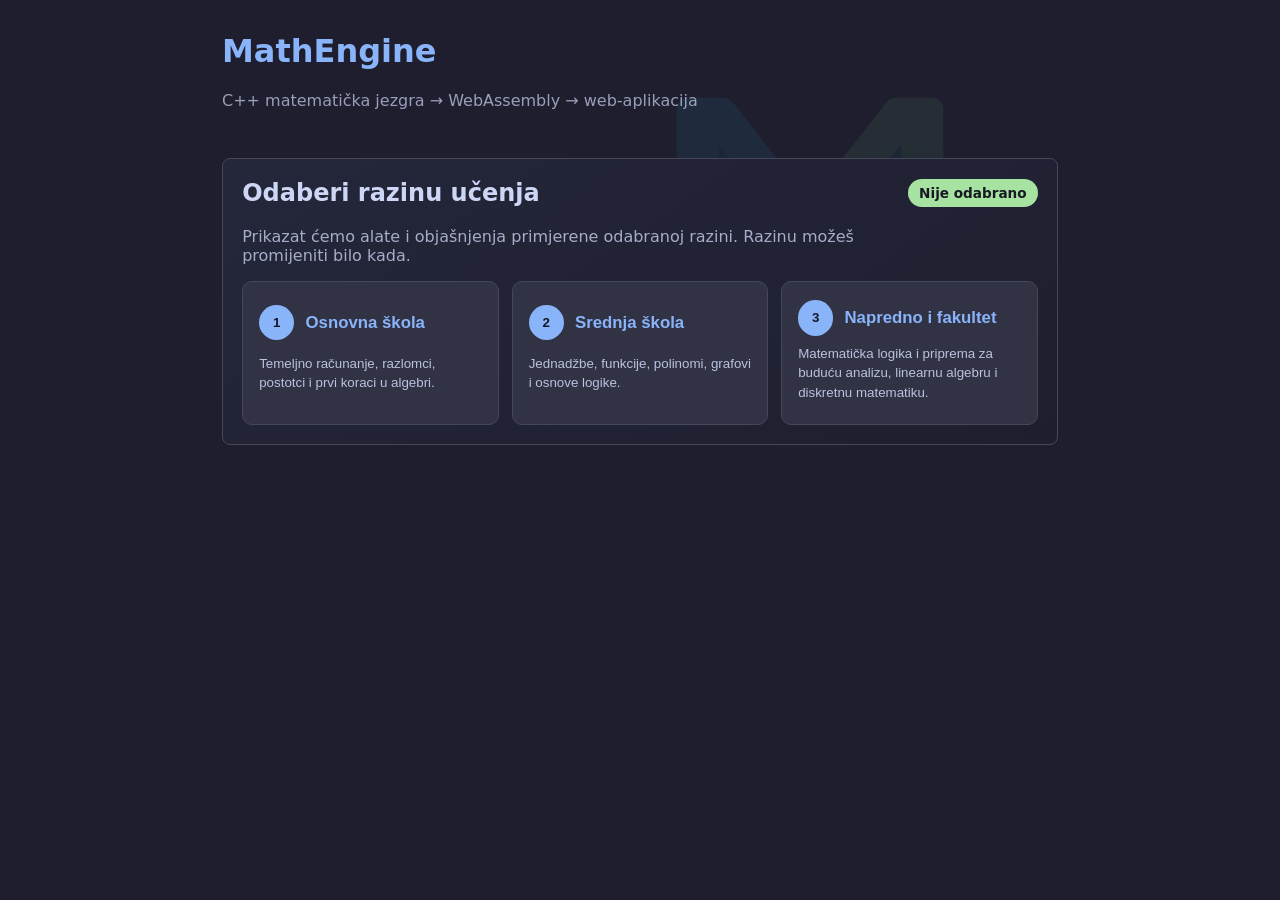
==== web/index.html @ 450212f8 "diskretna matematika" ====
<!DOCTYPE html>
<html lang="hr">
<head>
    <meta charset="UTF-8">
    <meta name="viewport" content="width=device-width, initial-scale=1.0">
    <title>MathEngine</title>
    <link rel="icon" type="image/png" sizes="32x32" href="icons/favicon-32x32.png">
    <link rel="icon" type="image/png" sizes="16x16" href="icons/favicon-16x16.png">
    <link rel="apple-touch-icon" sizes="180x180" href="icons/apple-touch-icon.png">
    <link rel="icon" type="image/png" sizes="192x192" href="icons/icon-192.png">
    <link rel="icon" type="image/png" sizes="512x512" href="icons/icon-512.png">
    <link rel="stylesheet" href="style.css">
</head>
<body>
    <main>
        <header class="app-header">
            <div>
                <h1>MathEngine</h1>
                <p class="subtitle">C++ matematička jezgra → WebAssembly → web-aplikacija</p>
                <p id="current-learning-level" class="current-learning-level" hidden></p>
            </div>
            <button type="button" id="change-learning-level" class="change-level-button" hidden>Izbor škole</button>
        </header>

        <section id="status">
            <p>Učitavam WASM modul…</p>
        </section>

        <section id="learning-levels" class="learning-levels" hidden aria-labelledby="learning-level-title">
            <div class="level-heading">
                <div>
                    <h2 id="learning-level-title">Odaberi razinu učenja</h2>
                    <p>Prikazat ćemo alate i objašnjenja primjerene odabranoj razini. Razinu možeš promijeniti bilo kada.</p>
                </div>
                <span id="active-level-label" class="level-badge">Nije odabrano</span>
            </div>
            <div class="level-grid">
                <button type="button" class="level-card" data-level="primary" aria-pressed="false">
                    <span class="level-card-icon" aria-hidden="true">1</span>
                    <strong>Osnovna škola</strong>
                    <span>Temeljno računanje, razlomci, postotci i prvi koraci u algebri.</span>
                </button>
                <button type="button" class="level-card" data-level="secondary" aria-pressed="false">
                    <span class="level-card-icon" aria-hidden="true">2</span>
                    <strong>Srednja škola</strong>
                    <span>Jednadžbe, funkcije, polinomi, grafovi i osnove logike.</span>
                </button>
                <button type="button" class="level-card" data-level="advanced" aria-pressed="false">
                    <span class="level-card-icon" aria-hidden="true">3</span>
                    <strong>Napredno i fakultet</strong>
                    <span>Matematička logika i priprema za buduću analizu, linearnu algebru i diskretnu matematiku.</span>
                </button>
            </div>
        </section>

        <!-- Poglavlje: Logika -->
        <section class="chapter" data-levels="secondary advanced" hidden>
            <button class="chapter-toggle" aria-expanded="false">Logika ▸</button>
            <div class="chapter-body" hidden>
                <div class="subchapter-nav">
                    <button type="button" class="subchapter-toggle" data-panel="panel-propositional" data-levels="secondary advanced">Iskazna logika</button>
                    <button type="button" class="subchapter-toggle" data-panel="panel-predicate" data-levels="advanced">Predikatna logika</button>
                    <button type="button" class="subchapter-toggle" data-panel="panel-formalization" data-levels="secondary advanced">Formalizacija rečenica</button>
                </div>

                <!-- Podpoglavlje: Iskazna logika -->
                <div id="panel-propositional" class="subchapter-panel" data-levels="secondary advanced" hidden>
                    <h2>Iskazna logika</h2>
                    <p class="tool-description">Provjerava strukturu i istinitost logičkih formula te izrađuje tablicu istinitosti i normalne forme.</p>
                    <p>Podržani operatori: ¬ (negacija), ∧ (konjunkcija), ∨ (disjunkcija), → (implikacija), ↔ (ekvivalencija), zagrade i varijable.<br>
                       Možeš tipkati i ASCII: <code>! &amp; | -&gt; &lt;-&gt;</code></p>
                    <div class="symbol-palette" data-target="logic-input">
                        <button type="button" data-symbol="¬">¬</button>
                        <button type="button" data-symbol="∧">∧</button>
                        <button type="button" data-symbol="∨">∨</button>
                        <button type="button" data-symbol="→">→</button>
                        <button type="button" data-symbol="↔">↔</button>
                        <button type="button" data-symbol="(">(</button>
                        <button type="button" data-symbol=")">)</button>
                    </div>
                    <input type="text" id="logic-input" class="formula-input" placeholder="npr. (p ∧ ¬q) → r" autocomplete="off">
                    <p id="logic-parsed" class="parsed"></p>
                    <div id="logic-vars"></div>
                    <p>Rezultat: <output id="logic-result">—</output></p>
                    <div id="logic-classification" class="analysis-box"></div>
                    <details id="normal-forms-box" class="analysis-box" hidden>
                        <summary>Normalne forme</summary>
                        <dl>
                            <dt>NNF</dt><dd id="logic-nnf"></dd>
                            <dt>Transformirani CNF</dt><dd id="logic-cnf"></dd>
                            <dt>Kanonski CNF</dt><dd id="logic-canonical-cnf"></dd>
                            <dt>Transformirani DNF</dt><dd id="logic-dnf"></dd>
                            <dt>Kanonski DNF</dt><dd id="logic-canonical-dnf"></dd>
                        </dl>
                    </details>
                    <button type="button" id="truth-table-btn">Tablica istinitosti</button>
                    <div id="truth-table-box"></div>
                </div>

                <!-- Podpoglavlje: Predikatna logika -->
                <div id="panel-predicate" class="subchapter-panel" data-levels="advanced" hidden>
                    <h2>Predikatna logika</h2>
                    <p class="tool-description">Evaluira predikate i kvantifikatore nad konačnom domenom koju sam zadaješ.</p>
                    <p>Kvantifikatori: ∀ (za svaki), ∃ (postoji); predikati kao <code>P(x)</code>, <code>Manji(x, y)</code>; veznici kao u iskaznoj logici.<br>
                       Jednakost: <code>x = y</code>; nejednakost: <code>x ≠ y</code> ili <code>x != y</code>.<br>
                       ASCII: <code>forall x</code>, <code>exists x</code></p>
                    <div class="symbol-palette" data-target="pred-input">
                        <button type="button" data-symbol="∀">∀</button>
                        <button type="button" data-symbol="∃">∃</button>
                        <button type="button" data-symbol="¬">¬</button>
                        <button type="button" data-symbol="∧">∧</button>
                        <button type="button" data-symbol="∨">∨</button>
                        <button type="button" data-symbol="→">→</button>
                        <button type="button" data-symbol="↔">↔</button>
                        <button type="button" data-symbol="=">=</button>
                        <button type="button" data-symbol="≠">≠</button>
                        <button type="button" data-symbol="(">(</button>
                        <button type="button" data-symbol=")">)</button>
                    </div>
                    <input type="text" id="pred-input" class="formula-input" placeholder="npr. ∀x ∃y Manji(x, y)" autocomplete="off">
                    <p id="pred-parsed" class="parsed"></p>
                    <p id="pred-highlighted" class="predicate-highlight" aria-label="Označene varijable"></p>
                    <h3>Interpretacija (konačna domena)</h3>
                    <label>Domena (elementi odvojeni zarezom):<br>
                        <input type="text" id="pred-domain" class="formula-input" placeholder="npr. 1,2,3" autocomplete="off">
                    </label>
                    <p id="pred-free-vars" class="parsed"></p>
                    <p id="pred-bound-vars" class="parsed"></p>
                    <div id="pred-interpretation" class="parsed"></div>
                    <button type="button" id="pred-eval">Evaluiraj</button>
                    <p>Rezultat: <output id="pred-result">—</output></p>
                </div>

                <!-- Podpoglavlje: Formalizacija rečenica -->
                <div id="panel-formalization" class="subchapter-panel" data-levels="secondary advanced" hidden>
                    <h2>Formalizacija rečenica</h2>
                    <p class="tool-description">Vježba prevođenje rečenica iz svakodnevnog jezika u precizne logičke formule.</p>
                    <p>Prevedi rečenicu na jezik logike. Prihvaća se svaka logički ekvivalentna formula.</p>
                    <div class="difficulty-nav">
                        <button type="button" class="difficulty-btn" data-difficulty="pocetna">Početna</button>
                        <button type="button" class="difficulty-btn" data-difficulty="srednja">Srednja</button>
                        <button type="button" class="difficulty-btn" data-difficulty="napredna">Napredna</button>
                    </div>
                    <p id="form-progress" class="progress"></p>
                    <div class="form-actions">
                        <button type="button" id="form-reset-current">Resetiraj odabranu težinu</button>
                        <button type="button" id="form-reset-all">Resetiraj sve</button>
                    </div>
                    <div id="form-exercise" hidden>
                        <p id="form-sentence" class="sentence"></p>
                        <p id="form-legend" class="legend"></p>
                        <div class="symbol-palette" data-target="form-input">
                            <button type="button" data-symbol="¬">¬</button>
                            <button type="button" data-symbol="∧">∧</button>
                            <button type="button" data-symbol="∨">∨</button>
                            <button type="button" data-symbol="→">→</button>
                            <button type="button" data-symbol="↔">↔</button>
                            <button type="button" data-symbol="(">(</button>
                            <button type="button" data-symbol=")">)</button>
                        </div>
                        <input type="text" id="form-input" class="formula-input" placeholder="upiši formulu…" autocomplete="off">
                        <div class="form-actions">
                            <button type="button" id="form-check">Provjeri</button>
                            <button type="button" id="form-next">Sljedeći zadatak</button>
                        </div>
                        <p id="form-feedback" class="parsed"></p>
                        <p id="form-explanation" class="explanation" hidden></p>
                    </div>
                </div>
            </div>
        </section>

        <!-- Poglavlje: Aritmetika -->
        <section class="chapter" data-levels="primary" hidden>
            <button class="chapter-toggle" aria-expanded="false">Aritmetika ▸</button>
            <div class="chapter-body" hidden>
                <div class="arithmetic-nav">
                    <button type="button" class="arithmetic-toggle" data-panel="arith-calculator" data-levels="primary">Kalkulator</button>
                    <button type="button" class="arithmetic-toggle" data-panel="arith-fractions" data-levels="primary">Razlomci</button>
                    <button type="button" class="arithmetic-toggle" data-panel="arith-percentages" data-levels="primary">Postotci</button>
                    <button type="button" class="arithmetic-toggle" data-panel="arith-number-theory" data-levels="primary">Teorija brojeva</button>
                    <button type="button" class="arithmetic-toggle" data-panel="arith-numeral-systems" data-levels="primary">Brojevni sustavi</button>
                </div>

                <div id="arith-calculator" class="arithmetic-panel" data-levels="primary" hidden>
                    <h2>Kalkulator</h2>
                    <p class="tool-description">Računa brojčane izraze uz pravilan prioritet operacija, funkcije i matematičke konstante.</p>
                    <aside class="formula-card"><strong>Kako se računa</strong><code>Zagrade → faktorijel/potencije → množenje/dijeljenje → zbrajanje/oduzimanje</code><span>Podržano: +, −, ×, ÷, %, ^, !, pi, e, sqrt, abs, min, max, round, floor, ceil i mod.</span></aside>
                    <div class="symbol-palette" data-target="arith-input">
                        <button type="button" data-symbol="^">xʸ</button><button type="button" data-symbol="!">!</button>
                        <button type="button" data-symbol="sqrt(">√</button><button type="button" data-symbol="pi">π</button>
                        <button type="button" data-symbol="abs(">|x|</button><button type="button" data-symbol="(">(</button><button type="button" data-symbol=")">)</button>
                    </div>
                    <input type="text" id="arith-input" class="formula-input" placeholder="npr. -2^2 + sqrt(16) * 3!" autocomplete="off">
                    <button id="arith-eval">Izračunaj</button>
                    <div class="result-grid"><div class="result-row result-primary"><span>Rezultat</span><output id="arith-result">—</output></div></div>
                </div>

                <div id="arith-fractions" class="arithmetic-panel" data-levels="primary" hidden>
                    <h2>Razlomci</h2>
                    <p class="tool-description">Izvodi točne operacije s razlomcima, automatski ih skraćuje i prikazuje u više oblika.</p>
                    <aside class="formula-card"><strong>Pravila</strong><code>a/b + c/d = (ad + bc) / bd</code><code>a/b · c/d = ac / bd</code><span>Rezultat se uvijek skraćuje najvećim zajedničkim djeliteljem.</span></aside>
                    <input id="fraction-left" class="compact-input" placeholder="1/2">
                    <select id="fraction-operation"><option>+</option><option>-</option><option>*</option><option>/</option></select>
                    <input id="fraction-right" class="compact-input" placeholder="1/3">
                    <button id="fraction-eval">Izračunaj</button>
                    <div id="fraction-result" class="result-grid"></div>
                    <h3>Decimalni broj u razlomak</h3>
                    <p class="tool-description">Pretvara konačni decimalni zapis u točan, skraćeni razlomak.</p>
                    <input id="decimal-fraction-input" class="compact-input" placeholder="1.25">
                    <button id="decimal-fraction-eval">Pretvori</button>
                    <div class="result-grid inline-result"><div class="result-row"><span>Razlomak</span><output id="decimal-fraction-result">—</output></div></div>
                </div>

                <div id="arith-percentages" class="arithmetic-panel" data-levels="primary" hidden>
                    <h2>Postotci</h2>
                    <p class="tool-description">Računa postotak vrijednosti, postotnu promjenu, omjer i početnu vrijednost.</p>
                    <aside class="formula-card"><strong>Osnovna formula</strong><code>p% od V = (p / 100) · V</code><span>Za povećanje koristi se V · (1 + p/100), a za smanjenje V · (1 − p/100).</span></aside>
                    <select id="percentage-operation">
                        <option value="of">Koliko je A% od B?</option><option value="increase">Povećaj A za B%</option>
                        <option value="decrease">Smanji A za B%</option><option value="ratio">A je koliko % od B?</option>
                        <option value="originalIncrease">Početna vrijednost prije povećanja</option>
                        <option value="originalDecrease">Početna vrijednost prije smanjenja</option>
                    </select>
                    <input id="percentage-first" type="number" step="any" class="compact-input" placeholder="A">
                    <input id="percentage-second" type="number" step="any" class="compact-input" placeholder="B">
                    <button id="percentage-eval">Izračunaj</button>
                    <div class="result-grid"><div class="result-row result-primary"><span>Rezultat</span><output id="percentage-result">—</output></div></div>
                </div>

                <div id="arith-number-theory" class="arithmetic-panel" data-levels="primary" hidden>
                    <h2>Teorija brojeva</h2>
                    <p class="tool-description">Analizira broj: prost ili složen, njegove djelitelje, prostu faktorizaciju, NZD i NZV.</p>
                    <aside class="formula-card"><strong>Kako se koristi</strong><code>n = p₁ᵃ · p₂ᵇ · …</code><span>Prost broj ima točno dva pozitivna djelitelja: 1 i samoga sebe. NZD traži najveći zajednički faktor, a NZV najmanji zajednički višekratnik.</span></aside>
                    <input id="number-theory-input" class="compact-input" type="number" min="1" step="1" placeholder="npr. 360">
                    <button id="number-theory-eval">Analiziraj</button>
                    <div id="number-theory-result" class="result-grid"></div>
                    <h3>NZD i NZV</h3>
                    <input id="gcd-left" class="compact-input" type="number" min="0" step="1" placeholder="48">
                    <input id="gcd-right" class="compact-input" type="number" min="0" step="1" placeholder="18">
                    <button id="gcd-eval">Izračunaj</button>
                    <div id="gcd-result" class="result-grid"></div>
                </div>

                <div id="arith-numeral-systems" class="arithmetic-panel" data-levels="primary" hidden>
                    <h2>Brojevni sustavi</h2>
                    <p class="tool-description">Pretvara broj iz jedne baze u drugu. Dozvoljene baze: 2–36.</p>
                    <aside class="formula-card"><strong>Pozicijski zapis</strong><code>(dₙ…d₁d₀)ᵦ = Σ dᵢ · bⁱ</code><span>Primjer: FF₁₆ = 15·16¹ + 15·16⁰ = 255₁₀.</span></aside>
                    <input id="numeral-input" class="compact-input" placeholder="npr. FF">
                    <label>Iz baze <input id="numeral-from" type="number" min="2" max="36" value="16"></label>
                    <label>U bazu <input id="numeral-to" type="number" min="2" max="36" value="10"></label>
                    <button id="numeral-eval">Pretvori</button>
                    <div class="result-grid"><div class="result-row result-primary"><span>Rezultat</span><output id="numeral-result">—</output></div></div>
                </div>
            </div>
        </section>

        <!-- Poglavlje: Geometrija -->
        <section class="chapter geometry-chapter" data-levels="primary" hidden>
            <button class="chapter-toggle" aria-expanded="false">Geometrija ▸</button>
            <div class="chapter-body" hidden>
                <div class="geometry-hero">
                    <div>
                        <span class="geometry-kicker">Matematika koju možeš vidjeti</span>
                        <h2>Geometrijski laboratorij</h2>
                        <p>Mijenjaj mjere, istražuj formule i promatraj kako se likovi mijenjaju pred tobom.</p>
                    </div>
                    <div class="geometry-hero-shapes" aria-hidden="true"><span></span><span></span><span></span></div>
                </div>
                <div class="geometry-nav">
                    <button type="button" class="geometry-toggle" data-panel="geometry-units" data-levels="primary">Mjere</button>
                    <button type="button" class="geometry-toggle" data-panel="geometry-shapes" data-levels="primary">Ravninski likovi</button>
                    <button type="button" class="geometry-toggle" data-panel="geometry-triangles" data-levels="primary">Trokuti i Pitagora</button>
                    <button type="button" class="geometry-toggle" data-panel="geometry-solids" data-levels="primary">Geometrijska tijela</button>
                    <button type="button" class="geometry-toggle" data-panel="geometry-coordinates" data-levels="primary">Koordinate</button>
                    <button type="button" class="geometry-toggle geometry-practice-toggle" data-panel="geometry-practice" data-levels="primary">Vježbaonica</button>
                </div>

                <div id="geometry-units" class="geometry-panel" data-levels="primary" hidden>
                    <div class="geometry-tool-layout"><div>
                        <span class="lesson-chip">Mjerenje</span><h2>Pretvaranje mjernih jedinica</h2>
                        <p class="tool-description">Pretvori duljinu, površinu ili obujam i odmah vidi odnos između jedinica.</p>
                        <aside class="formula-card"><strong>Zapamti ljestvicu</strong><code>1 m = 10 dm = 100 cm = 1000 mm</code><span>Kod površine svaki korak vrijedi ×100, a kod obujma ×1000.</span></aside>
                        <div class="geometry-form-grid">
                            <label>Vrsta mjere<select id="geometry-unit-category"><option value="length">Duljina</option><option value="area">Površina</option><option value="volume">Obujam i kapacitet</option></select></label>
                            <label>Vrijednost<input id="geometry-unit-value" type="number" min="0" step="any" value="2.5"></label>
                            <label>Iz jedinice<select id="geometry-unit-from"></select></label>
                            <label>U jedinicu<select id="geometry-unit-to"></select></label>
                        </div>
                        <button type="button" id="geometry-unit-calculate">Pretvori mjeru</button>
                        <div id="geometry-unit-result" class="result-grid"></div>
                    </div><div id="geometry-unit-visual" class="geometry-visual" aria-label="Vizualni odnos mjernih jedinica"></div></div>
                </div>

                <div id="geometry-shapes" class="geometry-panel" data-levels="primary" hidden>
                    <div class="geometry-tool-layout"><div>
                        <span class="lesson-chip">Likovi oko nas</span><h2>Opseg i površina</h2>
                        <p class="tool-description">Odaberi lik, upiši njegove mjere i usporedi prostor unutar ruba s duljinom njegova ruba.</p>
                        <label>Ravninski lik<select id="geometry-shape"><option value="square">Kvadrat</option><option value="rectangle">Pravokutnik</option><option value="triangle">Trokut</option><option value="parallelogram">Paralelogram</option><option value="trapezoid">Trapez</option><option value="circle">Krug</option></select></label>
                        <div id="geometry-shape-inputs" class="geometry-form-grid"></div>
                        <aside id="geometry-shape-formula" class="formula-card"></aside>
                        <button type="button" id="geometry-shape-calculate">Izračunaj lik</button>
                        <div id="geometry-shape-result" class="result-grid"></div>
                    </div><div id="geometry-shape-visual" class="geometry-visual" aria-label="Crtež odabranog ravninskog lika"></div></div>
                </div>

                <div id="geometry-triangles" class="geometry-panel" data-levels="primary" hidden>
                    <div class="geometry-tool-layout"><div>
                        <span class="lesson-chip">Trokutni izazov</span><h2>Trokuti i Pitagorin poučak</h2>
                        <p class="tool-description">Otkrij vrstu trokuta, treći kut ili nepoznatu stranicu pravokutnog trokuta.</p>
                        <label>Što želiš pronaći?<select id="geometry-triangle-operation"><option value="classify">Vrstu trokuta iz stranica</option><option value="thirdAngle">Treći kut</option><option value="hypotenuse">Hipotenuzu</option><option value="leg">Nepoznatu katetu</option></select></label>
                        <div id="geometry-triangle-inputs" class="geometry-form-grid"></div>
                        <aside id="geometry-triangle-formula" class="formula-card"></aside>
                        <button type="button" id="geometry-triangle-calculate">Istraži trokut</button>
                        <div id="geometry-triangle-result" class="result-grid"></div>
                    </div><div id="geometry-triangle-visual" class="geometry-visual" aria-label="Crtež trokuta"></div></div>
                </div>

                <div id="geometry-solids" class="geometry-panel" data-levels="primary" hidden>
                    <div class="geometry-tool-layout"><div>
                        <span class="lesson-chip">Geometrija u 3D</span><h2>Oplošje i obujam tijela</h2>
                        <p class="tool-description">Istraži koliko materijala prekriva tijelo i koliko prostora stane u njega.</p>
                        <label>Geometrijsko tijelo<select id="geometry-solid"><option value="cube">Kocka</option><option value="cuboid">Kvadar</option><option value="prism">Prizma</option><option value="cylinder">Valjak</option></select></label>
                        <div id="geometry-solid-inputs" class="geometry-form-grid"></div>
                        <aside id="geometry-solid-formula" class="formula-card"></aside>
                        <button type="button" id="geometry-solid-calculate">Izračunaj tijelo</button>
                        <div id="geometry-solid-result" class="result-grid"></div>
                    </div><div id="geometry-solid-visual" class="geometry-visual" aria-label="Crtež geometrijskog tijela"></div></div>
                </div>

                <div id="geometry-coordinates" class="geometry-panel" data-levels="primary" hidden>
                    <div class="geometry-tool-layout"><div>
                        <span class="lesson-chip">Karta točaka</span><h2>Koordinatni sustav</h2>
                        <p class="tool-description">Postavi dvije točke i pronađi njihovu udaljenost ili točku koja se nalazi točno između njih.</p>
                        <div class="geometry-form-grid"><label>Aₓ<input id="geometry-x1" type="number" step="any" value="-2"></label><label>Aᵧ<input id="geometry-y1" type="number" step="any" value="4"></label><label>Bₓ<input id="geometry-x2" type="number" step="any" value="6"></label><label>Bᵧ<input id="geometry-y2" type="number" step="any" value="-2"></label></div>
                        <div class="geometry-action-row"><button type="button" id="geometry-distance-calculate">Udaljenost</button><button type="button" id="geometry-midpoint-calculate">Polovište</button></div>
                        <div id="geometry-coordinate-result" class="result-grid"></div>
                    </div><div id="geometry-coordinate-visual" class="geometry-visual geometry-coordinate-visual" aria-label="Koordinatni sustav s točkama"></div></div>
                </div>

                <div id="geometry-practice" class="geometry-panel" data-levels="primary" hidden>
                    <div id="geometry-practice-root" class="geometry-practice"></div>
                </div>
            </div>
        </section>

        <!-- Poglavlje: Trigonometrija -->
        <section class="chapter trigonometry-chapter" data-levels="secondary" hidden>
            <button class="chapter-toggle" aria-expanded="false">Trigonometrija ▸</button>
            <div class="chapter-body" hidden>
                <div class="trigonometry-hero">
                    <div>
                        <span class="trigonometry-kicker">Kut postaje koordinata, omjer i val</span>
                        <h2>Trigonometrijski laboratorij</h2>
                        <p>Pomakni kut i promatraj kako se ista ideja pojavljuje na kružnici, u trokutu i na grafu.</p>
                    </div>
                    <div class="trigonometry-hero-wave" aria-hidden="true"><span></span><span></span><span></span></div>
                </div>
                <div class="trigonometry-nav">
                    <button type="button" class="trigonometry-toggle" data-panel="trigonometry-circle" data-levels="secondary">Jedinična kružnica</button>
                    <button type="button" class="trigonometry-toggle" data-panel="trigonometry-functions" data-levels="secondary">Sin, cos i tan</button>
                    <button type="button" class="trigonometry-toggle" data-panel="trigonometry-right-triangle" data-levels="secondary">Pravokutni trokut</button>
                    <button type="button" class="trigonometry-toggle" data-panel="trigonometry-general-triangle" data-levels="secondary">Opći trokut</button>
                    <button type="button" class="trigonometry-toggle" data-panel="trigonometry-identities" data-levels="secondary">Identiteti i jednadžbe</button>
                    <button type="button" class="trigonometry-toggle trigonometry-practice-toggle" data-panel="trigonometry-practice" data-levels="secondary">Vježbaonica</button>
                </div>

                <div id="trigonometry-circle" class="trigonometry-panel" data-levels="secondary" hidden>
                    <div class="trigonometry-tool-layout"><div>
                        <span class="trigonometry-chip">Početna ideja</span><h2>Jedinična kružnica</h2>
                        <p class="tool-description">Točka na kružnici ima koordinate <strong>(cos α, sin α)</strong>. Zato sinus i kosinus nisu nasumične formule.</p>
                        <label>Kutna jedinica<select id="trigonometry-angle-unit"><option value="degrees">Stupnjevi</option><option value="radians">Radijani</option></select></label>
                        <label>Kut α<input id="trigonometry-angle" type="range" min="-360" max="720" step="1" value="30"><output id="trigonometry-angle-value">30°</output></label>
                        <input id="trigonometry-angle-number" type="number" step="any" value="30" aria-label="Brojčana vrijednost kuta">
                        <button type="button" id="trigonometry-angle-analyze">Analiziraj kut</button>
                        <div id="trigonometry-angle-result" class="result-grid"></div>
                    </div><div id="trigonometry-circle-visual" class="trigonometry-visual" aria-label="Interaktivna jedinična kružnica"></div></div>
                </div>

                <div id="trigonometry-functions" class="trigonometry-panel" data-levels="secondary" hidden>
                    <div class="trigonometry-tool-layout"><div>
                        <span class="trigonometry-chip">Tri pogleda na kut</span><h2>Sinus, kosinus i tangens</h2>
                        <p class="tool-description">Izračunaj vrijednost ili pronađi glavni kut inverznom funkcijom. Karakteristični kutovi prikazuju se i u točnom obliku.</p>
                        <div class="trigonometry-form-grid">
                            <label>Funkcija<select id="trigonometry-function"><option value="sin">sin</option><option value="cos">cos</option><option value="tan">tan</option></select></label>
                            <label>Način<select id="trigonometry-function-mode"><option value="direct">Vrijednost iz kuta</option><option value="inverse">Kut iz vrijednosti</option></select></label>
                            <label>Jedinica rezultata/kuta<select id="trigonometry-function-unit"><option value="degrees">Stupnjevi</option><option value="radians">Radijani</option></select></label>
                            <label>Vrijednost<input id="trigonometry-function-input" type="number" step="any" value="30"></label>
                        </div>
                        <aside class="formula-card"><strong>Na kružnici</strong><code>cos α = x, sin α = y</code><code>tan α = sin α / cos α</code><span>Tangens nije definiran kada je cos α = 0.</span></aside>
                        <button type="button" id="trigonometry-function-calculate">Izračunaj i prikaži</button>
                        <div id="trigonometry-function-result" class="result-grid"></div>
                    </div><div><div id="trigonometry-wave-visual" class="trigonometry-visual" aria-label="Povezani graf trigonometrijske funkcije"></div><div class="trigonometry-special-angles"><strong>Karakteristični kutovi</strong><span>0°</span><span>30°</span><span>45°</span><span>60°</span><span>90°</span><small>Točne vrijednosti dolaze iz kružnice i posebnih trokuta 30°–60°–90° i 45°–45°–90°.</small></div></div></div>
                </div>

                <div id="trigonometry-right-triangle" class="trigonometry-panel" data-levels="secondary" hidden>
                    <div class="trigonometry-tool-layout"><div>
                        <span class="trigonometry-chip">Omjeri stranica</span><h2>Riješi pravokutni trokut</h2>
                        <p class="tool-description">Odaberi poznate podatke. Kalkulator pronalazi sve stranice i kutove te pokazuje koji omjer koristi.</p>
                        <label>Poznati podaci<select id="trigonometry-right-mode"><option value="legs">Obje katete</option><option value="legHypotenuse">Kateta i hipotenuza</option><option value="sideAngle">Stranica i oštri kut</option></select></label>
                        <div id="trigonometry-right-inputs" class="trigonometry-form-grid"></div>
                        <button type="button" id="trigonometry-right-calculate">Riješi trokut korak po korak</button>
                        <div id="trigonometry-right-result" class="result-grid"></div>
                        <div id="trigonometry-right-steps" class="trigonometry-steps"></div>
                    </div><div id="trigonometry-right-visual" class="trigonometry-visual" aria-label="Pravokutni trokut s označenim stranicama i kutom"></div></div>
                </div>

                <div id="trigonometry-general-triangle" class="trigonometry-panel" data-levels="secondary" hidden>
                    <div class="trigonometry-tool-layout"><div>
                        <span class="trigonometry-chip">Kad nema pravog kuta</span><h2>Sinusni i kosinusni poučak</h2>
                        <p class="tool-description">Riješi jednoznačne SSS, SAS i ASA/AAS slučajeve. Dvosmisleni SSA slučaj namjerno nije skriven iza kalkulatora.</p>
                        <label>Poznati podaci<select id="trigonometry-general-mode"><option value="sss">Tri stranice (SSS)</option><option value="sas">Dvije stranice i kut između njih (SAS)</option><option value="aas">Stranica i dva kuta (ASA/AAS)</option></select></label>
                        <div id="trigonometry-general-inputs" class="trigonometry-form-grid"></div>
                        <button type="button" id="trigonometry-general-calculate">Riješi opći trokut</button>
                        <div id="trigonometry-general-result" class="result-grid"></div>
                        <div id="trigonometry-general-steps" class="trigonometry-steps"></div>
                    </div><div id="trigonometry-general-visual" class="trigonometry-visual" aria-label="Opći trokut s označenim stranicama i kutovima"></div></div>
                </div>

                <div id="trigonometry-identities" class="trigonometry-panel" data-levels="secondary" hidden>
                    <div class="trigonometry-tool-layout"><div>
                        <span class="trigonometry-chip">Jednakosti koje uvijek vrijede</span><h2>Identiteti i jednadžbe</h2>
                        <div class="trigonometry-mode-switch"><button type="button" id="trigonometry-show-identity" class="active">Provjeri identitet</button><button type="button" id="trigonometry-show-equation">Riješi jednadžbu</button></div>
                        <div id="trigonometry-identity-form">
                            <label>Identitet<select id="trigonometry-identity"><option value="pythagorean">sin²x + cos²x = 1</option><option value="tangentRatio">tan x = sin x / cos x</option><option value="doubleSine">sin 2x = 2 sin x cos x</option><option value="doubleCosine">cos 2x = cos²x − sin²x</option></select></label>
                            <label>Kut x<input id="trigonometry-identity-angle" type="number" step="any" value="37"></label>
                            <button type="button" id="trigonometry-identity-check">Provjeri obje strane</button>
                        </div>
                        <div id="trigonometry-equation-form" hidden>
                            <div class="trigonometry-form-grid"><label>Funkcija<select id="trigonometry-equation-function"><option value="sin">sin x</option><option value="cos">cos x</option><option value="tan">tan x</option></select></label><label>Jednako<input id="trigonometry-equation-value" type="number" step="any" value="0.5"></label><label>Od<input id="trigonometry-equation-min" type="number" step="any" value="0"></label><label>Do<input id="trigonometry-equation-max" type="number" step="any" value="360"></label></div>
                            <button type="button" id="trigonometry-equation-solve">Pronađi sva rješenja</button>
                        </div>
                        <div id="trigonometry-identity-result" class="result-grid"></div>
                    </div><div id="trigonometry-identity-visual" class="trigonometry-visual" aria-label="Vizualno objašnjenje identiteta ili rješenja jednadžbe"></div></div>
                </div>

                <div id="trigonometry-practice" class="trigonometry-panel" data-levels="secondary" hidden>
                    <div id="trigonometry-practice-root"></div>
                </div>
            </div>
        </section>

        <!-- Poglavlje: Nizovi i redovi -->
        <section class="chapter sequences-chapter" data-levels="secondary" hidden>
            <button class="chapter-toggle" aria-expanded="false">Nizovi i redovi ▸</button>
            <div class="chapter-body" hidden>
                <header class="sequences-hero">
                    <div><span class="sequences-kicker">Od uzorka do formule</span><h2>Laboratorij nizova i redova</h2><p>Promatraj članove kao diskretne točke, otkrij pravilo promjene i prati kako se zbrajanjem gradi red.</p></div>
                    <div class="sequences-hero-points" aria-hidden="true"><i></i><i></i><i></i><i></i><i></i></div>
                </header>
                <nav class="sequences-nav" aria-label="Područja nizova i redova">
                    <button type="button" class="sequences-toggle" data-panel="sequences-introduction">Uvod u nizove</button>
                    <button type="button" class="sequences-toggle" data-panel="sequences-arithmetic">Aritmetički niz</button>
                    <button type="button" class="sequences-toggle" data-panel="sequences-geometric">Geometrijski niz</button>
                    <button type="button" class="sequences-toggle" data-panel="sequences-recurrences">Rekurzije i Fibonacci</button>
                    <button type="button" class="sequences-toggle" data-panel="sequences-applications">Primjene</button>
                    <button type="button" class="sequences-toggle sequences-practice-toggle" data-panel="sequences-practice">Vježbaonica</button>
                </nav>

                <div id="sequences-introduction" class="sequences-panel" hidden>
                    <div class="sequences-tool-layout"><div><span class="sequences-chip">Član + indeks</span><h2>Kako čitamo niz?</h2><p class="tool-description">Upiši konačan dio niza. Svaki član aₙ dobiva indeks n, a razlike otkrivaju raste li, pada ili mijenja smjer.</p>
                        <label>Članovi odvojeni zarezom<input id="sequences-intro-terms" value="2, 5, 8, 11, 14"></label>
                        <button type="button" id="sequences-intro-analyze">Analiziraj niz</button><div id="sequences-intro-result" class="result-grid"></div><div id="sequences-intro-table" class="sequences-table-shell"></div>
                    </div><div id="sequences-intro-visual" class="sequences-visual" aria-label="Diskretni graf članova niza"></div></div>
                </div>

                <div id="sequences-arithmetic" class="sequences-panel" hidden>
                    <div class="sequences-tool-layout"><div><span class="sequences-chip">Stalna razlika</span><h2>Aritmetički niz</h2><p class="tool-description">Svaki sljedeći član nastaje dodavanjem iste diferencije d.</p>
                        <aside class="sequences-formula"><code>aₙ = a₁ + (n − 1)d</code><code>Sₙ = n(a₁ + aₙ) / 2</code></aside>
                        <div class="sequences-form-grid"><label>Prvi član a₁<input id="sequences-arithmetic-first" type="number" step="any" value="3"></label><label>Diferencija d<input id="sequences-arithmetic-difference" type="number" step="any" value="4"></label><label>Broj članova n<input id="sequences-arithmetic-count" type="number" min="1" max="100" value="8"></label><label>Traženi član<input id="sequences-arithmetic-search" type="number" step="any" value="23"></label></div>
                        <button type="button" id="sequences-arithmetic-calculate">Izračunaj i prikaži</button><div id="sequences-arithmetic-result" class="result-grid"></div><div id="sequences-arithmetic-steps" class="sequences-steps"></div>
                    </div><div id="sequences-arithmetic-visual" class="sequences-visual" aria-label="Graf aritmetičkog niza i parcijalnih suma"></div></div>
                </div>

                <div id="sequences-geometric" class="sequences-panel" hidden>
                    <div class="sequences-tool-layout"><div><span class="sequences-chip">Stalni kvocijent</span><h2>Geometrijski niz i red</h2><p class="tool-description">Svaki član nastaje množenjem s q. Beskonačni red ima sumu samo kada je |q| &lt; 1.</p>
                        <aside class="sequences-formula"><code>aₙ = a₁qⁿ⁻¹</code><code>S∞ = a₁ / (1 − q), |q| &lt; 1</code></aside>
                        <div class="sequences-form-grid"><label>Prvi član a₁<input id="sequences-geometric-first" type="number" step="any" value="8"></label><label>Kvocijent q<input id="sequences-geometric-ratio" type="number" step="any" value="0.5"></label><label>Broj članova n<input id="sequences-geometric-count" type="number" min="1" max="100" value="8"></label><label>Traženi član<input id="sequences-geometric-search" type="number" step="any" value="1"></label></div>
                        <button type="button" id="sequences-geometric-calculate">Istraži niz i red</button><div id="sequences-geometric-result" class="result-grid"></div><div id="sequences-geometric-steps" class="sequences-steps"></div>
                    </div><div id="sequences-geometric-visual" class="sequences-visual" aria-label="Graf geometrijskog niza i konvergencije reda"></div></div>
                </div>

                <div id="sequences-recurrences" class="sequences-panel" hidden>
                    <div class="sequences-tool-layout"><div><span class="sequences-chip">Sljedeći iz prethodnih</span><h2>Rekurzivni nizovi</h2><p class="tool-description">U rekurzivnom zapisu novi član računa se iz već poznatih članova. Fibonacci zbraja prethodna dva.</p>
                        <label>Vrsta rekurzije<select id="sequences-recurrence-type"><option value="fibonacci">Fibonacci: aₙ = aₙ₋₁ + aₙ₋₂</option><option value="arithmetic">Aritmetička: aₙ = aₙ₋₁ + d</option><option value="geometric">Geometrijska: aₙ = q · aₙ₋₁</option></select></label>
                        <div class="sequences-form-grid"><label id="sequences-recurrence-first-label">Prvi član<input id="sequences-recurrence-first" type="number" step="any" value="1"></label><label id="sequences-recurrence-second-label">Drugi član<input id="sequences-recurrence-second" type="number" step="any" value="1"></label><label>Broj članova<input id="sequences-recurrence-count" type="number" min="1" max="50" value="10"></label></div>
                        <button type="button" id="sequences-recurrence-calculate">Razvij rekurziju</button><div id="sequences-recurrence-result" class="result-grid"></div><div id="sequences-recurrence-steps" class="sequences-steps"></div>
                    </div><div id="sequences-recurrence-visual" class="sequences-visual" aria-label="Vizualni prikaz rekurzije i Fibonacci niza"></div></div>
                </div>

                <div id="sequences-applications" class="sequences-panel" hidden>
                    <div class="sequences-tool-layout"><div><span class="sequences-chip">Matematika kroz vrijeme</span><h2>Kamate, rast i amortizacija</h2><p class="tool-description">Ista ideja ponavljane promjene opisuje štednju, populaciju, pad vrijednosti i otplatu kredita.</p>
                        <label>Model<select id="sequences-application-type"><option value="simpleInterest">Jednostavna kamata</option><option value="compoundInterest">Složena kamata</option><option value="population">Rast populacije</option><option value="percentage">Ponavljana postotna promjena</option><option value="amortization">Amortizacija zajma</option></select></label>
                        <div class="sequences-form-grid"><label id="sequences-application-principal-label">Početna vrijednost<input id="sequences-application-principal" type="number" step="any" value="1000"></label><label>Godišnja/promjena stopa (%)<input id="sequences-application-rate" type="number" step="any" value="5"></label><label>Godine / razdoblja<input id="sequences-application-periods" type="number" min="1" max="100" value="5"></label><label id="sequences-application-frequency-label">Obračuna godišnje<input id="sequences-application-frequency" type="number" min="1" max="365" value="12"></label></div>
                        <button type="button" id="sequences-application-calculate">Izračunaj razvoj</button><div id="sequences-application-result" class="result-grid"></div><div id="sequences-application-steps" class="sequences-steps"></div>
                    </div><div id="sequences-application-visual" class="sequences-visual" aria-label="Graf financijskog ili populacijskog razvoja"></div></div>
                </div>

                <div id="sequences-practice" class="sequences-panel" hidden><div id="sequences-practice-root"></div></div>
            </div>
        </section>

        <!-- Poglavlje: Analitička geometrija -->
        <section class="chapter analytic-geometry-chapter" data-levels="secondary" hidden>
            <button class="chapter-toggle" aria-expanded="false">Analitička geometrija ▸</button>
            <div class="chapter-body" hidden>
                <header class="analytic-geometry-hero"><div><span class="analytic-geometry-kicker">Algebra susreće geometriju</span><h2>Koordinatni laboratorij</h2><p>Svaka jednadžba postaje crtež, a svaka geometrijska veza dobiva brojčani dokaz.</p></div><div class="analytic-geometry-hero-grid" aria-hidden="true"><span></span><i></i><b></b></div></header>
                <nav class="analytic-geometry-nav" aria-label="Područja analitičke geometrije">
                    <button type="button" class="analytic-geometry-toggle" data-panel="analytic-vectors">Točke i vektori</button>
                    <button type="button" class="analytic-geometry-toggle" data-panel="analytic-lines">Pravci i udaljenosti</button>
                    <button type="button" class="analytic-geometry-toggle" data-panel="analytic-circle">Kružnica</button>
                    <button type="button" class="analytic-geometry-toggle" data-panel="analytic-conics">Konike</button>
                    <button type="button" class="analytic-geometry-toggle analytic-geometry-practice-toggle" data-panel="analytic-practice">Vježbaonica</button>
                </nav>

                <div id="analytic-vectors" class="analytic-geometry-panel" hidden><div class="analytic-geometry-layout"><div><span class="analytic-geometry-chip">Smjer + duljina</span><h2>Točke i vektori</h2><p class="tool-description">Vektori opisuju pomak. Skalarni produkt otkriva kut, a determinanta orijentaciju i površinu.</p><div class="analytic-geometry-form-grid"><label>uₓ<input id="analytic-vector-ax" type="number" step="any" value="3"></label><label>uᵧ<input id="analytic-vector-ay" type="number" step="any" value="4"></label><label>vₓ<input id="analytic-vector-bx" type="number" step="any" value="-2"></label><label>vᵧ<input id="analytic-vector-by" type="number" step="any" value="1"></label></div><aside class="analytic-geometry-formula"><code>u · v = |u||v| cos φ</code><code>det(u,v) = uₓvᵧ − uᵧvₓ</code></aside><button id="analytic-vector-calculate" type="button">Analiziraj vektore</button><div id="analytic-vector-result" class="result-grid"></div><div id="analytic-vector-steps" class="analytic-geometry-steps"></div></div><div id="analytic-vector-visual" class="analytic-geometry-visual" aria-label="Vektori u koordinatnom sustavu"></div></div></div>

                <div id="analytic-lines" class="analytic-geometry-panel" hidden><div class="analytic-geometry-layout"><div><span class="analytic-geometry-chip">Ax + By + C = 0</span><h2>Pravci i udaljenosti</h2><p class="tool-description">Svaki pravac zadajemo dvjema točkama. Presjek, kut i udaljenost tada slijede iz koeficijenata općeg oblika.</p><div class="analytic-geometry-form-grid"><label>Aₓ<input id="analytic-line-x1" type="number" step="any" value="-4"></label><label>Aᵧ<input id="analytic-line-y1" type="number" step="any" value="-2"></label><label>Bₓ<input id="analytic-line-x2" type="number" step="any" value="4"></label><label>Bᵧ<input id="analytic-line-y2" type="number" step="any" value="4"></label><label>Cₓ<input id="analytic-line-x3" type="number" step="any" value="-4"></label><label>Cᵧ<input id="analytic-line-y3" type="number" step="any" value="4"></label><label>Dₓ<input id="analytic-line-x4" type="number" step="any" value="4"></label><label>Dᵧ<input id="analytic-line-y4" type="number" step="any" value="-2"></label><label>Pₓ<input id="analytic-line-px" type="number" step="any" value="0"></label><label>Pᵧ<input id="analytic-line-py" type="number" step="any" value="5"></label></div><button id="analytic-line-calculate" type="button">Usporedi pravce</button><div id="analytic-line-result" class="result-grid"></div><div id="analytic-line-steps" class="analytic-geometry-steps"></div></div><div id="analytic-line-visual" class="analytic-geometry-visual" aria-label="Pravci, presjek i udaljenost točke"></div></div></div>

                <div id="analytic-circle" class="analytic-geometry-panel" hidden><div class="analytic-geometry-layout"><div><span class="analytic-geometry-chip">Središte + polumjer</span><h2>Kružnica</h2><p class="tool-description">Istraži standardni oblik, pretvori opću jednadžbu ili pronađi jedinu kružnicu kroz tri nekolinearne točke.</p><label>Način zadavanja<select id="analytic-circle-mode"><option value="centerRadius">Središte i polumjer</option><option value="general">Opća jednadžba x²+y²+Dx+Ey+F=0</option><option value="threePoints">Tri točke</option></select></label><div id="analytic-circle-fields" class="analytic-geometry-form-grid"></div><div class="analytic-geometry-form-grid"><label>Testna točka Pₓ<input id="analytic-circle-px" type="number" step="any" value="3"></label><label>Testna točka Pᵧ<input id="analytic-circle-py" type="number" step="any" value="4"></label></div><button id="analytic-circle-calculate" type="button">Analiziraj kružnicu</button><div id="analytic-circle-result" class="result-grid"></div><div id="analytic-circle-steps" class="analytic-geometry-steps"></div></div><div id="analytic-circle-visual" class="analytic-geometry-visual" aria-label="Kružnica sa središtem i testnom točkom"></div></div></div>

                <div id="analytic-conics" class="analytic-geometry-panel" hidden><div class="analytic-geometry-layout"><div><span class="analytic-geometry-chip">Presjek stošca</span><h2>Parabola, elipsa i hiperbola</h2><p class="tool-description">Promijeni parametre i usporedi fokus, direktrisu i ekscentricitet triju osnovnih konika.</p><label>Konika<select id="analytic-conic-type"><option value="parabola">Parabola</option><option value="ellipse">Elipsa</option><option value="hyperbola">Hiperbola</option></select></label><div class="analytic-geometry-form-grid"><label>Središte/vrh h<input id="analytic-conic-x" type="number" step="any" value="0"></label><label>Središte/vrh k<input id="analytic-conic-y" type="number" step="any" value="0"></label><label id="analytic-conic-first-label">Parametar p<input id="analytic-conic-first" type="number" step="any" value="2"></label><label id="analytic-conic-second-label">Druga poluos<input id="analytic-conic-second" type="number" step="any" value="3"></label></div><label>Glavna os / otvaranje<select id="analytic-conic-horizontal"><option value="false">Okomito</option><option value="true">Vodoravno</option></select></label><aside id="analytic-conic-formula" class="analytic-geometry-formula"></aside><button id="analytic-conic-calculate" type="button">Nacrtaj i analiziraj</button><div id="analytic-conic-result" class="result-grid"></div><div id="analytic-conic-steps" class="analytic-geometry-steps"></div></div><div id="analytic-conic-visual" class="analytic-geometry-visual" aria-label="Odabrana konika s fokusima"></div></div></div>

                <div id="analytic-practice" class="analytic-geometry-panel" hidden><div id="analytic-geometry-practice-root"></div></div>
            </div>
        </section>

        <!-- Poglavlje: Eksponencijalne i logaritamske funkcije -->
        <section class="chapter exponential-logarithmic-chapter" data-levels="secondary" hidden>
            <button class="chapter-toggle" aria-expanded="false">Eksponencijalne i logaritamske funkcije ▸</button>
            <div class="chapter-body" hidden>
                <header class="exponential-logarithmic-hero"><div><span class="exponential-logarithmic-kicker">Rast, pad i skale</span><h2>Eksponenti i logaritmi</h2><p>Od potencija i korijena do jednadžbi, grafova i stvarnih primjena poput pH i Richterove skale.</p></div></header>
                <nav class="exponential-logarithmic-nav" aria-label="Područja eksponencijalnih i logaritamskih funkcija">
                    <button type="button" class="exponential-logarithmic-toggle" data-panel="explog-powers">Potencije i korijeni</button>
                    <button type="button" class="exponential-logarithmic-toggle" data-panel="explog-exp">Eksponencijalna funkcija</button>
                    <button type="button" class="exponential-logarithmic-toggle" data-panel="explog-log">Logaritamska funkcija</button>
                    <button type="button" class="exponential-logarithmic-toggle" data-panel="explog-equations">Jednadžbe</button>
                    <button type="button" class="exponential-logarithmic-toggle" data-panel="explog-applications">Primjene</button>
                    <button type="button" class="exponential-logarithmic-toggle exponential-logarithmic-practice-toggle" data-panel="explog-practice">Vježbaonica</button>
                </nav>

                <div id="explog-powers" class="exponential-logarithmic-panel" hidden><div class="exponential-logarithmic-layout"><div><span class="exponential-logarithmic-chip">aⁿ i ⁿ√a</span><h2>Potencije i korijeni</h2><p class="tool-description">Izračunaj potenciju ili korijen i provjeri kada rezultat postoji u skupu realnih brojeva.</p><label>Način<select id="explog-powers-mode"><option value="power">Potencija</option><option value="root">Korijen</option></select></label><div id="explog-powers-fields" class="exponential-logarithmic-form-grid"></div><button id="explog-powers-calculate" type="button">Izračunaj</button><div id="explog-powers-result" class="result-grid"></div><div id="explog-powers-steps" class="exponential-logarithmic-steps"></div></div></div></div>

                <div id="explog-exp" class="exponential-logarithmic-panel" hidden><div class="exponential-logarithmic-layout"><div><span class="exponential-logarithmic-chip">f(x) = a·bˣ</span><h2>Eksponencijalna funkcija</h2><p class="tool-description">Promijeni bazu i početnu vrijednost te promatraj rast ili pad funkcije.</p><div class="exponential-logarithmic-form-grid"><label>Početna vrijednost a<input id="explog-exp-initial" type="number" step="any" value="1"></label><label>Baza b<input id="explog-exp-base" type="number" step="any" value="2"></label><label>x min<input id="explog-exp-xmin" type="number" step="any" value="-4"></label><label>x max<input id="explog-exp-xmax" type="number" step="any" value="4"></label></div><button id="explog-exp-calculate" type="button">Nacrtaj graf</button><div id="explog-exp-result" class="result-grid"></div><div id="explog-exp-steps" class="exponential-logarithmic-steps"></div></div><div id="explog-exp-visual" class="exponential-logarithmic-visual" aria-label="Graf eksponencijalne funkcije"></div></div></div>

                <div id="explog-log" class="exponential-logarithmic-panel" hidden><div class="exponential-logarithmic-layout"><div><span class="exponential-logarithmic-chip">f(x) = log_b(x)</span><h2>Logaritamska funkcija</h2><p class="tool-description">Logaritamska funkcija definirana je samo za pozitivne vrijednosti x.</p><div class="exponential-logarithmic-form-grid"><label>Baza b<input id="explog-log-base" type="number" step="any" value="2"></label><label>x min<input id="explog-log-xmin" type="number" step="any" value="0.25"></label><label>x max<input id="explog-log-xmax" type="number" step="any" value="16"></label></div><button id="explog-log-calculate" type="button">Nacrtaj graf</button><div id="explog-log-result" class="result-grid"></div><div id="explog-log-steps" class="exponential-logarithmic-steps"></div></div><div id="explog-log-visual" class="exponential-logarithmic-visual" aria-label="Graf logaritamske funkcije"></div></div></div>

                <div id="explog-equations" class="exponential-logarithmic-panel" hidden><div class="exponential-logarithmic-layout"><div><span class="exponential-logarithmic-chip">Riješi po x</span><h2>Eksponencijalne i logaritamske jednadžbe</h2><p class="tool-description">Riješi jednadžbu oblika bazaˣ·koeficijent=cilj ili koeficijent·log_baza(x)=cilj.</p><label>Vrsta jednadžbe<select id="explog-equation-kind"><option value="exponential">Eksponencijalna</option><option value="logarithmic">Logaritamska</option></select></label><div class="exponential-logarithmic-form-grid"><label>Baza<input id="explog-equation-base" type="number" step="any" value="2"></label><label>Koeficijent<input id="explog-equation-coefficient" type="number" step="any" value="1"></label><label>Cilj<input id="explog-equation-target" type="number" step="any" value="8"></label></div><button id="explog-equation-calculate" type="button">Riješi jednadžbu</button><div id="explog-equation-result" class="result-grid"></div><div id="explog-equation-steps" class="exponential-logarithmic-steps"></div></div></div></div>

                <div id="explog-applications" class="exponential-logarithmic-panel" hidden><div class="exponential-logarithmic-layout"><div><span class="exponential-logarithmic-chip">Iz stvarnog svijeta</span><h2>Primjene</h2><p class="tool-description">Radioaktivni raspad, pH ljestvica, Richterova skala i decibeli — sve su to eksponencijalni i logaritamski modeli.</p><label>Primjena<select id="explog-application-kind"><option value="radioactiveDecay">Radioaktivni raspad</option><option value="phLevel">pH vrijednost</option><option value="richterMagnitude">Richterova magnituda</option><option value="soundIntensityDecibels">Razina zvuka (dB)</option></select></label><div id="explog-application-fields" class="exponential-logarithmic-form-grid"></div><button id="explog-application-calculate" type="button">Izračunaj</button><div id="explog-application-result" class="result-grid"></div></div></div></div>

                <div id="explog-practice" class="exponential-logarithmic-panel" hidden><div id="explog-practice-root"></div></div>
            </div>
        </section>

        <section class="chapter" data-levels="primary secondary" hidden>
            <button class="chapter-toggle" aria-expanded="false">Algebra ▸</button>
            <div class="chapter-body">
                <div class="algebra-nav">
                    <button type="button" class="algebra-toggle" data-panel="algebra-expressions" data-levels="primary secondary">Izrazi</button>
                    <button type="button" class="algebra-toggle" data-panel="algebra-equations" data-levels="primary secondary">Jednadžbe</button>
                    <button type="button" class="algebra-toggle" data-panel="algebra-inequalities" data-levels="primary secondary">Nejednadžbe</button>
                    <button type="button" class="algebra-toggle" data-panel="algebra-systems" data-levels="secondary">Sustavi</button>
                    <button type="button" class="algebra-toggle" data-panel="algebra-polynomials" data-levels="secondary">Polinomi</button>
                    <button type="button" class="algebra-toggle" data-panel="algebra-functions" data-levels="secondary">Funkcije i grafovi</button>
                </div>

                <div id="algebra-expressions" class="algebra-panel" data-levels="primary secondary" hidden>
                    <h2>Sređivanje izraza</h2>
                    <p class="tool-description">Spaja istovrsne članove i uklanja suvišne operacije kako bi izraz bio kraći i pregledniji.</p>
                    <aside class="formula-card"><strong>Pravilo</strong><code>ax + bx = (a + b)x</code><span>Podržani su brojevi, varijabla x, zagrade, potencije i implicitno množenje poput 2x.</span></aside>
                    <input id="algebra-expression-input" class="formula-input" value="2x + 3x - x + 5 - 2">
                    <button id="algebra-simplify">Pojednostavi</button>
                    <div id="algebra-expression-result" class="analysis-box"></div>
                </div>

                <div id="algebra-equations" class="algebra-panel" data-levels="primary secondary" hidden>
                    <h2>Linearne jednadžbe</h2>
                    <p class="tool-description">Rješava linearnu jednadžbu s jednom nepoznanicom i prikazuje svaki korak postupka.</p>
                    <aside class="formula-card"><strong>Opći oblik</strong><code>ax + b = c  ⇒  x = (c − b) / a</code><span>Ista operacija mora se napraviti na obje strane jednadžbe.</span></aside>
                    <input id="algebra-equation-input" class="formula-input" value="3(x - 1) = x + 5">
                    <button id="algebra-equation-solve">Riješi korak po korak</button>
                    <div id="algebra-equation-result" class="analysis-box"></div>
                </div>

                <div id="algebra-inequalities" class="algebra-panel" data-levels="primary secondary" hidden>
                    <h2>Linearne nejednadžbe</h2>
                    <p class="tool-description">Rješava linearnu nejednadžbu i zapisuje skup rješenja kao interval.</p>
                    <aside class="formula-card"><strong>Važno pravilo</strong><code>−2x &lt; 6  ⇒  x &gt; −3</code><span>Pri množenju ili dijeljenju negativnim brojem znak nejednakosti se obrće.</span></aside>
                    <input id="algebra-inequality-input" class="formula-input" value="-2x + 1 <= 5">
                    <button id="algebra-inequality-solve">Riješi i prikaži interval</button>
                    <div id="algebra-inequality-result" class="analysis-box"></div>
                </div>

                <div id="algebra-systems" class="algebra-panel" data-levels="secondary" hidden>
                    <h2>Sustavi 2×2</h2>
                    <p class="tool-description">Istodobno rješava dvije linearne jednadžbe s nepoznanicama x i y.</p>
                    <aside class="formula-card"><strong>Cramerovo pravilo</strong><code>x = Dₓ / D,  y = Dᵧ / D</code><span>Determinanta pokazuje ima li sustav jedno, nijedno ili beskonačno mnogo rješenja.</span></aside>
                    <input id="algebra-system-first" class="formula-input" value="x + y = 5">
                    <input id="algebra-system-second" class="formula-input" value="2x - y = 1">
                    <button id="algebra-system-solve">Riješi sustav</button>
                    <div id="algebra-system-result" class="analysis-box"></div>
                </div>

                <div id="algebra-polynomials" class="algebra-panel" data-levels="secondary" hidden>
                    <h2>Polinomi</h2>
                    <p class="tool-description">Sređuje polinom, određuje stupanj, derivaciju i podržane realne nultočke.</p>
                    <aside class="formula-card"><strong>Kvadratna jednadžba</strong><code>x = (−b ± √(b² − 4ac)) / 2a</code><span>Diskriminanta Δ = b² − 4ac određuje broj realnih nultočaka.</span></aside>
                    <input id="algebra-polynomial-input" class="formula-input" value="x^2 - 5x + 6">
                    <button id="algebra-polynomial-analyze">Analiziraj</button>
                    <div id="algebra-polynomial-result" class="analysis-box"></div>
                </div>

                <div id="algebra-functions" class="algebra-panel" data-levels="secondary" hidden>
                    <h2>Funkcije i živi grafovi</h2>
                    <p class="tool-description">Vizualizira funkciju i pokazuje kako parametri mijenjaju položaj i oblik njezina grafa.</p>
                    <aside class="formula-card"><strong>Kvadratna funkcija</strong><code>f(x) = ax² + bx + c</code><span>a mijenja otvor i širinu parabole, b položaj vrha, a c sjecište s y-osi.</span></aside>
                    <div class="graph-expression-row">
                        <input id="graph-expression" class="formula-input" value="a*x^2 + b*x + c" aria-label="Funkcija">
                        <button id="graph-draw">Nacrtaj</button>
                        <button id="graph-reset-view">Vrati pogled</button>
                    </div>
                    <div class="parameter-controls">
                        <label>a <input id="graph-a" type="range" min="-5" max="5" step="0.1" value="1"><output id="graph-a-value">1</output></label>
                        <label>b <input id="graph-b" type="range" min="-10" max="10" step="0.1" value="0"><output id="graph-b-value">0</output></label>
                        <label>c <input id="graph-c" type="range" min="-10" max="10" step="0.1" value="0"><output id="graph-c-value">0</output></label>
                    </div>
                    <div id="graph-analysis" class="analysis-box"></div>
                    <div class="graph-shell">
                        <canvas id="algebra-graph" aria-label="Interaktivni graf funkcije"></canvas>
                        <output id="graph-coordinates" class="graph-coordinates">x: —, y: —</output>
                    </div>
                    <p class="graph-help">Povuci graf za pomicanje, koristi kotačić za zumiranje i pomiči klizače za animiranu transformaciju.</p>
                </div>
            </div>
        </section>

        <!-- Poglavlje: Kombinatorika, vjerojatnost i statistika -->
        <section class="chapter combinatorics-probability-statistics-chapter" data-levels="secondary" hidden>
            <button class="chapter-toggle" aria-expanded="false">Kombinatorika, vjerojatnost i statistika ▸</button>
            <div class="chapter-body" hidden>
                <header class="combinatorics-probability-statistics-hero"><div><span class="combinatorics-probability-statistics-kicker">Prebrojavanje i podaci</span><h2>Kombinatorika, vjerojatnost i statistika</h2><p>Pravila prebrojavanja, vjerojatnost, deskriptivna statistika i vizualizacija podataka na jednom mjestu.</p></div></header>
                <nav class="combinatorics-probability-statistics-nav" aria-label="Područja kombinatorike, vjerojatnosti i statistike">
                    <button type="button" class="combinatorics-probability-statistics-toggle" data-panel="cps-counting">Prebrojavanje</button>
                    <button type="button" class="combinatorics-probability-statistics-toggle" data-panel="cps-probability">Vjerojatnost</button>
                    <button type="button" class="combinatorics-probability-statistics-toggle" data-panel="cps-statistics">Statistika</button>
                    <button type="button" class="combinatorics-probability-statistics-toggle" data-panel="cps-visualization">Vizualizacija</button>
                    <button type="button" class="combinatorics-probability-statistics-toggle combinatorics-probability-statistics-practice-toggle" data-panel="cps-practice">Vježbaonica</button>
                </nav>

                <div id="cps-counting" class="combinatorics-probability-statistics-panel" hidden><div class="combinatorics-probability-statistics-layout"><div><span class="combinatorics-probability-statistics-chip">n!, P(n,k), C(n,k)</span><h2>Pravila prebrojavanja</h2><p class="tool-description">Odaberi vrstu prebrojavanja i izračunaj broj mogućih rasporeda ili odabira.</p><label>Način<select id="cps-counting-mode"><option value="factorial">Faktorijela</option><option value="permutations">Permutacije (bez ponavljanja)</option><option value="permutationsWithRepetition">Permutacije (s ponavljanjem)</option><option value="combinations">Kombinacije (bez ponavljanja)</option><option value="combinationsWithRepetition">Kombinacije (s ponavljanjem)</option></select></label><div id="cps-counting-fields" class="combinatorics-probability-statistics-form-grid"></div><button id="cps-counting-calculate" type="button">Izračunaj</button><div id="cps-counting-result" class="result-grid"></div><div id="cps-counting-steps" class="combinatorics-probability-statistics-steps"></div></div></div></div>

                <div id="cps-probability" class="combinatorics-probability-statistics-panel" hidden><div class="combinatorics-probability-statistics-layout"><div><span class="combinatorics-probability-statistics-chip">P(A), P(A∪B), P(A|B)</span><h2>Vjerojatnost</h2><p class="tool-description">Istraži klasičnu vjerojatnost, komplement, uniju, uvjetnu vjerojatnost i nezavisne događaje.</p><label>Način<select id="cps-probability-mode"><option value="classical">Klasična vjerojatnost</option><option value="complement">Komplement</option><option value="union">Unija</option><option value="conditional">Uvjetna vjerojatnost</option><option value="independent">Nezavisni događaji</option></select></label><div id="cps-probability-fields" class="combinatorics-probability-statistics-form-grid"></div><button id="cps-probability-calculate" type="button">Izračunaj</button><div id="cps-probability-result" class="result-grid"></div><div id="cps-probability-steps" class="combinatorics-probability-statistics-steps"></div></div></div></div>

                <div id="cps-statistics" class="combinatorics-probability-statistics-panel" hidden><div class="combinatorics-probability-statistics-layout"><div><span class="combinatorics-probability-statistics-chip">Sredina, medijan, mod</span><h2>Deskriptivna statistika</h2><p class="tool-description">Upiši podatke odvojene zarezima i izračunaj mjere središnje vrijednosti i raspršenosti.</p><label>Podaci<input id="cps-statistics-dataset" type="text" value="2, 4, 4, 4, 5, 5, 7, 9"></label><button id="cps-statistics-calculate" type="button">Izračunaj</button><div id="cps-statistics-result" class="result-grid"></div><div id="cps-statistics-steps" class="combinatorics-probability-statistics-steps"></div></div></div></div>

                <div id="cps-visualization" class="combinatorics-probability-statistics-panel" hidden><div class="combinatorics-probability-statistics-layout"><div><span class="combinatorics-probability-statistics-chip">Histogram</span><h2>Vizualizacija podataka</h2><p class="tool-description">Podijeli podatke u razrede i prikaži frekvencije histogramom.</p><label>Podaci<input id="cps-visualization-dataset" type="text" value="2, 4, 4, 4, 5, 5, 7, 9, 12, 15, 15, 18"></label><label>Broj razreda<input id="cps-visualization-bins" type="number" step="1" value="4"></label><button id="cps-visualization-calculate" type="button">Nacrtaj histogram</button><div id="cps-visualization-result" class="result-grid"></div><div id="cps-visualization-steps" class="combinatorics-probability-statistics-steps"></div></div><div id="cps-visualization-visual" class="combinatorics-probability-statistics-visual" aria-label="Histogram frekvencija"></div></div></div>

                <div id="cps-practice" class="combinatorics-probability-statistics-panel" hidden><div id="cps-practice-root"></div></div>
            </div>
        </section>

        <!-- Poglavlje: Matematička analiza — srednjoškolske osnove -->
        <section class="chapter calculus-basics-chapter" data-levels="secondary" hidden>
            <button class="chapter-toggle" aria-expanded="false">Matematička analiza — srednjoškolske osnove ▸</button>
            <div class="chapter-body" hidden>
                <header class="calculus-basics-hero"><div><span class="calculus-basics-kicker">Limes, derivacija, integral</span><h2>Matematička analiza — srednjoškolske osnove</h2><p>Intuitivni limes, derivacija kao brzina promjene, primjene derivacije i određeni integral kao površina.</p></div></header>
                <nav class="calculus-basics-nav" aria-label="Područja matematičke analize">
                    <button type="button" class="calculus-basics-toggle" data-panel="calculus-limits">Limes</button>
                    <button type="button" class="calculus-basics-toggle" data-panel="calculus-derivatives">Derivacija</button>
                    <button type="button" class="calculus-basics-toggle" data-panel="calculus-applications">Primjene derivacije</button>
                    <button type="button" class="calculus-basics-toggle" data-panel="calculus-integral">Određeni integral</button>
                    <button type="button" class="calculus-basics-toggle calculus-basics-practice-toggle" data-panel="calculus-basics-practice">Vježbaonica</button>
                </nav>

                <div id="calculus-limits" class="calculus-basics-panel"><div class="calculus-basics-layout"><div><span class="calculus-basics-chip">lim f(x)</span><h2>Intuitivni limes</h2><p class="tool-description">Procijeni limes polinoma kada x teži zadanoj točki, numeričkim približavanjem s obje strane.</p><label>Izraz f(x)<input id="calculus-limit-expression" type="text" value="x^2+1"></label><label>Točka<input id="calculus-limit-point" type="number" step="any" value="2"></label><button id="calculus-limit-calculate" type="button">Izračunaj</button><div id="calculus-limit-result" class="result-grid"></div><div id="calculus-limit-steps" class="calculus-basics-steps"></div><div id="calculus-limit-visual" class="calculus-basics-visual"></div></div></div></div>

                <div id="calculus-derivatives" class="calculus-basics-panel" hidden><div class="calculus-basics-layout"><div><span class="calculus-basics-chip">f'(x), tangenta</span><h2>Derivacija kao brzina promjene</h2><p class="tool-description">Izračunaj derivaciju polinoma, nagib tangente u točki te usporedi prosječnu i trenutnu brzinu promjene.</p><label>Izraz f(x)<input id="calculus-derivative-expression" type="text" value="x^3-2x^2+x"></label><label>Točka<input id="calculus-derivative-point" type="number" step="any" value="2"></label><button id="calculus-derivative-calculate" type="button">Izračunaj derivaciju</button><div id="calculus-derivative-result" class="result-grid"></div><div id="calculus-derivative-steps" class="calculus-basics-steps"></div><label>Izraz f(x) za brzinu promjene<input id="calculus-rate-expression" type="text" value="x^2"></label><label>Interval a<input id="calculus-rate-a" type="number" step="any" value="1"></label><label>Interval b<input id="calculus-rate-b" type="number" step="any" value="3"></label><button id="calculus-rate-calculate" type="button">Usporedi brzine promjene</button><div id="calculus-rate-result" class="result-grid"></div><div id="calculus-rate-steps" class="calculus-basics-steps"></div></div></div></div>

                <div id="calculus-applications" class="calculus-basics-panel" hidden><div class="calculus-basics-layout"><div><span class="calculus-basics-chip">ekstremi, monotonost</span><h2>Primjene derivacije</h2><p class="tool-description">Analiziraj monotonost i lokalne ekstreme polinoma stupnja do 3 (izvod stupnja do 2).</p><label>Izraz f(x)<input id="calculus-applications-expression" type="text" value="x^3-3x"></label><button id="calculus-applications-calculate" type="button">Analiziraj</button><div id="calculus-applications-result" class="result-grid"></div><div id="calculus-applications-steps" class="calculus-basics-steps"></div></div></div></div>

                <div id="calculus-integral" class="calculus-basics-panel" hidden><div class="calculus-basics-layout"><div><span class="calculus-basics-chip">∫ f(x) dx</span><h2>Određeni integral kao površina</h2><p class="tool-description">Izračunaj određeni integral polinoma na [a,b] pomoću antiderivacije, uz nezavisnu Simpsonovu numeričku provjeru.</p><label>Izraz f(x)<input id="calculus-integral-expression" type="text" value="x^2"></label><label>Donja granica a<input id="calculus-integral-lower" type="number" step="any" value="0"></label><label>Gornja granica b<input id="calculus-integral-upper" type="number" step="any" value="3"></label><button id="calculus-integral-calculate" type="button">Izračunaj integral</button><div id="calculus-integral-result" class="result-grid"></div><div id="calculus-integral-steps" class="calculus-basics-steps"></div></div></div></div>

                <div id="calculus-basics-practice" class="calculus-basics-panel" hidden><div id="calculus-basics-practice-root"></div></div>
            </div>
        </section>

        <!-- Poglavlje: Matematička analiza — napredno i fakultet -->
        <section class="chapter mathematical-analysis-chapter" data-levels="advanced" hidden>
            <button class="chapter-toggle" aria-expanded="false">Matematička analiza — napredno i fakultet ▸</button>
            <div class="chapter-body" hidden>
                <header class="mathematical-analysis-hero"><div><span class="mathematical-analysis-kicker">Formalna analiza</span><h2>Matematička analiza — napredno i fakultet</h2><p>Formalni limesi i kontinuitet, napredne derivacije i integrali, redovi funkcija, funkcije više varijabli i diferencijalne jednadžbe.</p></div></header>
                <nav class="mathematical-analysis-nav" aria-label="Područja napredne matematičke analize">
                    <button type="button" class="mathematical-analysis-toggle" data-panel="ma-formal-limits">Formalni limes i kontinuitet</button>
                    <button type="button" class="mathematical-analysis-toggle" data-panel="ma-advanced-derivatives">Napredne derivacije</button>
                    <button type="button" class="mathematical-analysis-toggle" data-panel="ma-advanced-integrals">Napredni integrali</button>
                    <button type="button" class="mathematical-analysis-toggle" data-panel="ma-function-series">Redovi funkcija</button>
                    <button type="button" class="mathematical-analysis-toggle" data-panel="ma-multivariable">Funkcije više varijabli</button>
                    <button type="button" class="mathematical-analysis-toggle" data-panel="ma-differential-equations">Diferencijalne jednadžbe</button>
                    <button type="button" class="mathematical-analysis-toggle mathematical-analysis-practice-toggle" data-panel="ma-practice">Vježbaonica</button>
                </nav>

                <div id="ma-formal-limits" class="mathematical-analysis-panel"><div class="mathematical-analysis-layout"><div><span class="mathematical-analysis-chip">ε-δ</span><h2>Formalni limes i kontinuitet</h2><p class="tool-description">Provjeri formalnu epsilon-delta definiciju limesa polinoma te uvjete neprekidnosti u točki.</p><label>Izraz f(x)<input id="ma-limit-expression" type="text" value="x^2+1"></label><label>Točka<input id="ma-limit-point" type="number" step="any" value="2"></label><button id="ma-limit-calculate" type="button">Provjeri limes</button><div id="ma-limit-result" class="result-grid"></div><div id="ma-limit-steps" class="mathematical-analysis-steps"></div><div id="ma-limit-table" class="mathematical-analysis-table"></div></div><div><label>Izraz f(x) za kontinuitet<input id="ma-continuity-expression" type="text" value="x^2-4"></label><label>Točka<input id="ma-continuity-point" type="number" step="any" value="2"></label><button id="ma-continuity-calculate" type="button">Provjeri kontinuitet</button><div id="ma-continuity-result" class="result-grid"></div><div id="ma-continuity-steps" class="mathematical-analysis-steps"></div></div></div></div>

                <div id="ma-advanced-derivatives" class="mathematical-analysis-panel" hidden><div class="mathematical-analysis-layout"><div><span class="mathematical-analysis-chip">f^(n)(x)</span><h2>Viši red derivacije</h2><p class="tool-description">Izračunaj n-tu derivaciju polinoma u zadanoj točki.</p><label>Izraz f(x)<input id="ma-nth-expression" type="text" value="x^3+2x^2+x"></label><label>Red derivacije n<input id="ma-nth-order" type="number" min="1" step="1" value="2"></label><label>Točka<input id="ma-nth-point" type="number" step="any" value="1"></label><button id="ma-nth-calculate" type="button">Izračunaj</button><div id="ma-nth-result" class="result-grid"></div><div id="ma-nth-steps" class="mathematical-analysis-steps"></div></div><div><span class="mathematical-analysis-chip">(f∘g)'</span><h2>Lančano pravilo</h2><p class="tool-description">Izračunaj derivaciju kompozicije dviju polinomskih funkcija.</p><label>Vanjska funkcija f(x)<input id="ma-chain-outer" type="text" value="x^2"></label><label>Unutarnja funkcija g(x)<input id="ma-chain-inner" type="text" value="2x+1"></label><label>Točka<input id="ma-chain-point" type="number" step="any" value="1"></label><button id="ma-chain-calculate" type="button">Izračunaj</button><div id="ma-chain-result" class="result-grid"></div><div id="ma-chain-steps" class="mathematical-analysis-steps"></div></div></div></div>

                <div id="ma-advanced-integrals" class="mathematical-analysis-panel" hidden><div class="mathematical-analysis-layout"><div><span class="mathematical-analysis-chip">∫ f(x) dx</span><h2>Nepravi integral</h2><p class="tool-description">Numerički procijeni konvergira li nepravi integral od donje granice do beskonačno.</p><label>Funkcija<select id="ma-improper-function"><option value="gaussian">e^(-x²) (Gaussova)</option><option value="reciprocal_square">1 / (x²+1)</option><option value="exp">e^x</option><option value="sin">sin(x)</option></select></label><label>Donja granica</label><input id="ma-improper-lower" type="number" step="any" value="0"><button id="ma-improper-calculate" type="button">Izračunaj</button><div id="ma-improper-result" class="result-grid"></div><div id="ma-improper-steps" class="mathematical-analysis-steps"></div></div><div><span class="mathematical-analysis-chip">u = ax+b</span><h2>Integracija supstitucijom</h2><p class="tool-description">Izračunaj odredeni integral (ax+b)^n na [a,b] metodom supstitucije.</p><label>Koeficijent a<input id="ma-subst-a" type="number" step="any" value="2"></label><label>Koeficijent b<input id="ma-subst-b" type="number" step="any" value="1"></label><label>Potencija n<input id="ma-subst-power" type="number" step="1" value="2"></label><label>Donja granica<input id="ma-subst-lower" type="number" step="any" value="0"></label><label>Gornja granica<input id="ma-subst-upper" type="number" step="any" value="1"></label><button id="ma-subst-calculate" type="button">Izračunaj</button><div id="ma-subst-result" class="result-grid"></div><div id="ma-subst-steps" class="mathematical-analysis-steps"></div></div></div></div>

                <div id="ma-function-series" class="mathematical-analysis-panel" hidden><div class="mathematical-analysis-layout"><div><span class="mathematical-analysis-chip">T(x)</span><h2>Taylorov red</h2><p class="tool-description">Aproksimiraj funkciju Taylorovim redom oko točke a i usporedi sa stvarnom vrijednosti.</p><label>Funkcija<select id="ma-taylor-function"><option value="exp">e^x</option><option value="sin">sin(x)</option></select></label><label>Centar a<input id="ma-taylor-center" type="number" step="any" value="0"></label><label>Red n<input id="ma-taylor-order" type="number" min="0" step="1" value="5"></label><label>Točka x<input id="ma-taylor-point" type="number" step="any" value="1"></label><button id="ma-taylor-calculate" type="button">Izračunaj</button><div id="ma-taylor-result" class="result-grid"></div><div id="ma-taylor-steps" class="mathematical-analysis-steps"></div><div id="ma-taylor-visual" class="mathematical-analysis-visual"></div></div><div><span class="mathematical-analysis-chip">R</span><h2>Konvergencija reda potencija</h2><p class="tool-description">Odredi radijus konvergencije reda potencija na temelju koeficijenata i provjeri testnu točku.</p><label>Koeficijenti (odvojeni zarezom)<input id="ma-series-coefficients" type="text" value="1,1,1,1"></label><label>Testna točka x<input id="ma-series-point" type="number" step="any" value="0.5"></label><button id="ma-series-calculate" type="button">Izračunaj</button><div id="ma-series-result" class="result-grid"></div><div id="ma-series-steps" class="mathematical-analysis-steps"></div></div></div></div>

                <div id="ma-multivariable" class="mathematical-analysis-panel" hidden><div class="mathematical-analysis-layout"><div><span class="mathematical-analysis-chip">∇f</span><h2>Parcijalne derivacije i gradijent</h2><p class="tool-description">Izračunaj parcijalne derivacije funkcije dviju varijabli i njen gradijent u točki.</p><label>Funkcija<select id="ma-partial-function"><option value="sum_squares">x²+y²</option><option value="x2y">x²·y</option><option value="product">x·y</option></select></label><label>x<input id="ma-partial-x" type="number" step="any" value="1"></label><label>y<input id="ma-partial-y" type="number" step="any" value="1"></label><button id="ma-partial-calculate" type="button">Izračunaj</button><div id="ma-partial-result" class="result-grid"></div><div id="ma-partial-steps" class="mathematical-analysis-steps"></div></div><div><span class="mathematical-analysis-chip">D_u f</span><h2>Usmjerena derivacija</h2><p class="tool-description">Izračunaj usmjerenu derivaciju u zadanom smjeru koristeći gradijent.</p><label>Smjer x<input id="ma-directional-dx" type="number" step="any" value="1"></label><label>Smjer y<input id="ma-directional-dy" type="number" step="any" value="1"></label><button id="ma-directional-calculate" type="button">Izračunaj</button><div id="ma-directional-result" class="result-grid"></div><div id="ma-directional-steps" class="mathematical-analysis-steps"></div></div></div></div>

                <div id="ma-differential-equations" class="mathematical-analysis-panel" hidden>

                <div id="ma-practice" class="mathematical-analysis-panel" hidden><div id="ma-practice-root"></div></div>
            </div>
        </section>

        <!-- Poglavlje: Analitička geometrija i linearna algebra — napredno i fakultet -->
        <section class="chapter analytic-algebra-chapter" data-levels="advanced" hidden>
            <button class="chapter-toggle" aria-expanded="false">Analitička geometrija i linearna algebra ▸</button>
            <div class="chapter-body" hidden>
                <header class="analytic-algebra-hero"><div><span class="analytic-algebra-kicker">Prostor i matrice</span><h2>Analitička geometrija i linearna algebra</h2><p>Vektori i ravnine u 3D, opći kvadrici, matrice transformacija, svojstvene vrijednosti i vektorski prostori.</p></div></header>
                <nav class="analytic-algebra-nav" aria-label="Područja analitičke geometrije i linearne algebre">
                    <button type="button" class="analytic-algebra-toggle" data-panel="aga-space-vectors">Vektori i ravnine u 3D</button>
                    <button type="button" class="analytic-algebra-toggle" data-panel="aga-quadrics">Opći kvadrici</button>
                    <button type="button" class="analytic-algebra-toggle" data-panel="aga-matrices">Matrice i transformacije</button>
                    <button type="button" class="analytic-algebra-toggle" data-panel="aga-eigen">Svojstvene vrijednosti</button>
                    <button type="button" class="analytic-algebra-toggle" data-panel="aga-vector-spaces">Vektorski prostori</button>
                    <button type="button" class="analytic-algebra-toggle analytic-algebra-practice-toggle" data-panel="aga-practice">Vježbaonica</button>
                </nav>

                <div id="aga-space-vectors" class="analytic-algebra-panel"><div class="analytic-algebra-layout"><div><span class="analytic-algebra-chip">a×b, a·b</span><h2>Vektori u prostoru</h2><p class="tool-description">Izračunaj skalarni i vektorski produkt dvaju vektora u prostoru te duljinu i smjer rezultata.</p><label>Vektor a — x<input id="aga-vectors-ax" type="number" step="any" value="1"></label><label>Vektor a — y<input id="aga-vectors-ay" type="number" step="any" value="0"></label><label>Vektor a — z<input id="aga-vectors-az" type="number" step="any" value="0"></label><label>Vektor b — x<input id="aga-vectors-bx" type="number" step="any" value="0"></label><label>Vektor b — y<input id="aga-vectors-by" type="number" step="any" value="1"></label><label>Vektor b — z<input id="aga-vectors-bz" type="number" step="any" value="0"></label><button id="aga-vectors-calculate" type="button">Izračunaj</button><div id="aga-vectors-result" class="result-grid"></div><div id="aga-vectors-steps" class="analytic-algebra-steps"></div></div><div><span class="analytic-algebra-chip">Ax+By+Cz+D=0</span><h2>Ravnina kroz tri točke</h2><p class="tool-description">Odredi jednadžbu ravnine koja prolazi kroz tri zadane nekolinearne točke.</p><label>Točka 1 (x,y,z)<input id="aga-plane-x1" type="number" step="any" value="0"></label><input id="aga-plane-y1" type="number" step="any" value="0"><input id="aga-plane-z1" type="number" step="any" value="0"><label>Točka 2 (x,y,z)<input id="aga-plane-x2" type="number" step="any" value="1"></label><input id="aga-plane-y2" type="number" step="any" value="0"><input id="aga-plane-z2" type="number" step="any" value="0"><label>Točka 3 (x,y,z)<input id="aga-plane-x3" type="number" step="any" value="0"></label><input id="aga-plane-y3" type="number" step="any" value="1"><input id="aga-plane-z3" type="number" step="any" value="0"><button id="aga-plane-calculate" type="button">Izračunaj</button><div id="aga-plane-result" class="result-grid"></div><div id="aga-plane-steps" class="analytic-algebra-steps"></div></div></div></div>

                <div id="aga-quadrics" class="analytic-algebra-panel" hidden><div class="analytic-algebra-layout"><div><span class="analytic-algebra-chip">Ax²+By²+Cz²+D=0</span><h2>Klasifikacija sredisnje kvadrike</h2><p class="tool-description">Klasificiraj kvadriku u kanonskom obliku prema predznacima koeficijenata.</p><label>A<input id="aga-quadric-a" type="number" step="any" value="1"></label><label>B<input id="aga-quadric-b" type="number" step="any" value="1"></label><label>C<input id="aga-quadric-c" type="number" step="any" value="1"></label><label>D<input id="aga-quadric-d" type="number" step="any" value="-1"></label><button id="aga-quadric-calculate" type="button">Klasificiraj</button><div id="aga-quadric-result" class="result-grid"></div><div id="aga-quadric-steps" class="analytic-algebra-steps"></div></div></div></div>

                <div id="aga-matrices" class="analytic-algebra-panel" hidden><div class="analytic-algebra-layout"><div><span class="analytic-algebra-chip">det(A), A⁻¹</span><h2>Determinanta i inverz</h2><p class="tool-description">Upiši 2x2 ili 3x3 matricu (redci odvojeni s ';', vrijednosti sa ',') i izračunaj determinantu i inverz.</p><label>Matrica<input id="aga-matrix-input" type="text" value="1,2;3,4"></label><button id="aga-matrix-calculate" type="button">Izračunaj</button><div id="aga-matrix-result" class="result-grid"></div><div id="aga-matrix-steps" class="analytic-algebra-steps"></div></div><div><span class="analytic-algebra-chip">A·v</span><h2>Linearna transformacija</h2><p class="tool-description">Primijeni matricu transformacije na vektor.</p><label>Matrica<input id="aga-transform-matrix" type="text" value="2,0;0,3"></label><label>Vektor<input id="aga-transform-vector" type="text" value="1,1"></label><button id="aga-transform-calculate" type="button">Primijeni</button><div id="aga-transform-result" class="result-grid"></div><div id="aga-transform-steps" class="analytic-algebra-steps"></div></div></div></div>

                <div id="aga-eigen" class="analytic-algebra-panel" hidden><div class="analytic-algebra-layout"><div><span class="analytic-algebra-chip">Av=λv</span><h2>Svojstvene vrijednosti simetricne matrice</h2><p class="tool-description">Izračunaj svojstvene vrijednosti i svojstvene vektore simetricne 2x2 ili 3x3 matrice.</p><label>Matrica<input id="aga-eigen-input" type="text" value="2,1;1,2"></label><button id="aga-eigen-calculate" type="button">Izračunaj</button><div id="aga-eigen-result" class="result-grid"></div><div id="aga-eigen-steps" class="analytic-algebra-steps"></div></div></div></div>

                <div id="aga-vector-spaces" class="analytic-algebra-panel" hidden><div class="analytic-algebra-layout"><div><span class="analytic-algebra-chip">rang, baza</span><h2>Linearna nezavisnost i baza</h2><p class="tool-description">Upiši skup vektora (redci odvojeni s ';', komponente sa ',') i provjeri linearnu nezavisnost, rang i izdvoji bazu.</p><label>Vektori<input id="aga-vectorspace-input" type="text" value="1,0,0;0,1,0;0,0,1"></label><button id="aga-vectorspace-calculate" type="button">Izračunaj</button><div id="aga-vectorspace-result" class="result-grid"></div><div id="aga-vectorspace-steps" class="analytic-algebra-steps"></div></div></div></div>

                <div id="aga-practice" class="analytic-algebra-panel" hidden><div id="aga-practice-root"></div></div>
            </div>
        </section>

        <!-- Poglavlje: Diskretna matematika — napredno i fakultet -->
        <section class="chapter discrete-math-chapter" data-levels="advanced" hidden>
            <button class="chapter-toggle" aria-expanded="false">Diskretna matematika ▸</button>
            <div class="chapter-body" hidden>
                <header class="discrete-math-hero"><div><span class="discrete-math-kicker">Skupovi i grafovi</span><h2>Diskretna matematika</h2><p>Skupovi i relacije, teorija grafova, rekurzije i napredna kombinatorika.</p></div></header>
                <nav class="discrete-math-nav" aria-label="Podrucja diskretne matematike">
                    <button type="button" class="discrete-math-toggle" data-panel="dm-sets">Skupovi i relacije</button>
                    <button type="button" class="discrete-math-toggle" data-panel="dm-graphs">Teorija grafova</button>
                    <button type="button" class="discrete-math-toggle" data-panel="dm-recurrences">Rekurzije</button>
                    <button type="button" class="discrete-math-toggle" data-panel="dm-combinatorics">Napredna kombinatorika</button>
                    <button type="button" class="discrete-math-toggle discrete-math-practice-toggle" data-panel="dm-practice">Vjezbaonica</button>
                </nav>

                <div id="dm-sets" class="discrete-math-panel"><div class="discrete-math-layout"><div><span class="discrete-math-chip">∪, ∩, \, △</span><h2>Operacije nad skupovima</h2><p class="tool-description">Upisi dva skupa cijelih brojeva (elementi odvojeni zarezom) i izracunaj uniju, presjek, razliku ili simetricnu razliku.</p><label>Skup A<input id="dm-set-a" type="text" value="1,2,3"></label><label>Skup B<input id="dm-set-b" type="text" value="3,4"></label><label>Operacija<select id="dm-set-mode"><option value="union">Unija (A ∪ B)</option><option value="intersection">Presjek (A ∩ B)</option><option value="difference">Razlika (A \ B)</option><option value="symmetric">Simetricna razlika (A △ B)</option></select></label><button id="dm-set-calculate" type="button">Izracunaj</button><div id="dm-set-result" class="result-grid"></div><div id="dm-set-steps" class="discrete-math-steps"></div></div><div><span class="discrete-math-chip">refleksivnost, tranzitivnost</span><h2>Svojstva relacije</h2><p class="tool-description">Zadaj domenu i uredene parove relacije (par u obliku x-y, parovi odvojeni tockom-zarezom) i provjeri njena svojstva.</p><label>Domena<input id="dm-relation-domain" type="text" value="1,2,3"></label><label>Relacija (parovi)<input id="dm-relation-pairs" type="text" value="1-1;2-2;3-3;1-2;2-1"></label><button id="dm-relation-calculate" type="button">Analiziraj</button><div id="dm-relation-result" class="result-grid"></div><div id="dm-relation-steps" class="discrete-math-steps"></div></div></div></div>

                <div id="dm-graphs" class="discrete-math-panel" hidden><div class="discrete-math-layout"><div><span class="discrete-math-chip">stupnjevi, povezanost</span><h2>Analiza grafa</h2><p class="tool-description">Zadaj popis susjeda po vrhu (susjedi odvojeni zarezom, vrhovi tockom-zarezom, indeksiranje od 0) i analiziraj stupnjeve, povezanost, Eulerovost i dvodjelnost.</p><label>Popis susjeda</label><input id="dm-graph-input" type="text" value="1,2;0,2;0,1"><label><input id="dm-graph-directed" type="checkbox"> Usmjeren graf</label><button id="dm-graph-calculate" type="button">Analiziraj</button><div id="dm-graph-result" class="result-grid"></div><div id="dm-graph-steps" class="discrete-math-steps"></div></div><div><span class="discrete-math-chip">BFS</span><h2>Najkraci put</h2><p class="tool-description">Pronadi najkraci put izmedu dva vrha BFS obilaskom (isti format popisa susjeda kao gore).</p><label>Popis susjeda</label><input id="dm-path-input" type="text" value="1;0,2;1,3;2"><label>Izvorni vrh<input id="dm-path-source" type="number" step="1" value="0"></label><label>Ciljni vrh<input id="dm-path-target" type="number" step="1" value="3"></label><button id="dm-path-calculate" type="button">Pronadi put</button><div id="dm-path-result" class="result-grid"></div><div id="dm-path-steps" class="discrete-math-steps"></div></div></div></div>

                <div id="dm-recurrences" class="discrete-math-panel" hidden><div class="discrete-math-layout"><div><span class="discrete-math-chip">a_n = p·a_(n-1) + q·a_(n-2)</span><h2>Rjesavanje linearne rekurzije</h2><p class="tool-description">Rijesi homogenu linearnu rekurziju drugog reda karakteristicnom jednadzbom.</p><label>p<input id="dm-recurrence-p" type="number" step="any" value="1"></label><label>q<input id="dm-recurrence-q" type="number" step="any" value="1"></label><label>a0<input id="dm-recurrence-a0" type="number" step="any" value="0"></label><label>a1<input id="dm-recurrence-a1" type="number" step="any" value="1"></label><button id="dm-recurrence-calculate" type="button">Rijesi</button><div id="dm-recurrence-result" class="result-grid"></div><div id="dm-recurrence-steps" class="discrete-math-steps"></div></div><div><span class="discrete-math-chip">clanovi niza</span><h2>Generiraj clanove</h2><p class="tool-description">Generiraj prvih nekoliko clanova iste rekurzije izravnom primjenom formule.</p><label>Broj clanova<input id="dm-terms-count" type="number" step="1" value="8"></label><button id="dm-terms-calculate" type="button">Generiraj</button><div id="dm-terms-result" class="result-grid"></div><div id="dm-terms-steps" class="discrete-math-steps"></div></div></div></div>

                <div id="dm-combinatorics" class="discrete-math-panel" hidden><div class="discrete-math-layout"><div><span class="discrete-math-chip">|A∪B|, ⌈n/k⌉, D(n)</span><h2>Ukljucivanje-iskljucivanje</h2><p class="tool-description">Odredi velicinu unije dva skupa iz njihovih velicina i velicine presjeka.</p><label>|A|<input id="dm-incl-a" type="number" step="1" value="5"></label><label>|B|<input id="dm-incl-b" type="number" step="1" value="7"></label><label>|A∩B|<input id="dm-incl-ab" type="number" step="1" value="2"></label><button id="dm-incl-calculate" type="button">Izracunaj</button><div id="dm-incl-result" class="result-grid"></div><div id="dm-incl-steps" class="discrete-math-steps"></div></div><div><span class="discrete-math-chip">Dirichlet, deranzmani</span><h2>Golubarnik i deranzmani</h2><p class="tool-description">Izracunaj minimalan broj predmeta po pretincu (Dirichletovo nacelo) i broj deranzmana od n elemenata.</p><label>Broj predmeta<input id="dm-pigeonhole-items" type="number" step="1" value="10"></label><label>Broj pretinaca<input id="dm-pigeonhole-holes" type="number" step="1" value="3"></label><button id="dm-pigeonhole-calculate" type="button">Izracunaj golubarnik</button><label>n (deranzmani)<input id="dm-derangement-n" type="number" step="1" value="4"></label><button id="dm-derangement-calculate" type="button">Izracunaj deranzmane</button><div id="dm-combinatorics-result" class="result-grid"></div><div id="dm-combinatorics-steps" class="discrete-math-steps"></div></div></div></div>

                <div id="dm-practice" class="discrete-math-panel" hidden><div id="dm-practice-root"></div></div>
            </div>
        </section>
    </main>

    <script src="aksiomat.js"></script>
    <script src="formalization.js"></script>
    <script src="predicates.js"></script>
    <script src="arithmetic.js"></script>
    <script src="geometry-visuals.js"></script>
    <script src="geometry-practice.js"></script>
    <script src="geometry.js"></script>
    <script src="trigonometry-visuals.js"></script>
    <script src="trigonometry-practice.js"></script>
    <script src="trigonometry.js"></script>
    <script src="sequences-visuals.js"></script>
    <script src="sequences-practice.js"></script>
    <script src="sequences.js"></script>
    <script src="analytic-geometry-visuals.js"></script>
    <script src="analytic-geometry-practice.js"></script>
    <script src="analytic-geometry.js"></script>
    <script src="exponential-logarithmic-visuals.js"></script>
    <script src="exponential-logarithmic-practice.js"></script>
    <script src="exponential-logarithmic.js"></script>
    <script src="combinatorics-probability-statistics-visuals.js"></script>
    <script src="combinatorics-probability-statistics-practice.js"></script>
    <script src="combinatorics-probability-statistics.js"></script>
    <script src="calculus-basics-visuals.js"></script>
    <script src="calculus-basics-practice.js"></script>
    <script src="calculus-basics.js"></script>
    <script src="mathematical-analysis-visuals.js"></script>
    <script src="mathematical-analysis-practice.js"></script>
    <script src="mathematical-analysis.js"></script>
    <script src="analytic-algebra-practice.js"></script>
    <script src="analytic-algebra.js"></script>
    <script src="discrete-math-practice.js"></script>
    <script src="discrete-math.js"></script>
    <script src="graph.js"></script>
    <script src="algebra.js"></script>
    <script src="app.js"></script>
</body>
</html>
---- web/style.css ----
:root {
    --bg: #1e1e2e;
    --fg: #cdd6f4;
    --accent: #89b4fa;
}

.analytic-geometry-chapter { --analytic-blue: #74c7ec; --analytic-gold: #f9e2af; --analytic-red: #f38ba8; --analytic-orange: #fab387; }
.analytic-geometry-hero { display: flex; justify-content: space-between; align-items: center; gap: 1.5rem; padding: 1.4rem 1.5rem; margin-bottom: 1rem; overflow: hidden; background: radial-gradient(circle at 84% 22%, #74c7ec2b, transparent 29%), linear-gradient(135deg, #1b2b42, #27304b 58%, #3c2b47); border: 1px solid #585b70; border-radius: 20px; }.analytic-geometry-hero h2 { margin: .25rem 0 .4rem; color: #fff; font-size: clamp(1.5rem, 4vw, 2.2rem); }.analytic-geometry-hero p { max-width: 40rem; margin: 0; color: #bac2de; }.analytic-geometry-kicker, .analytic-geometry-chip { display: inline-flex; width: fit-content; padding: .28rem .68rem; color: #181825; background: var(--analytic-gold); border-radius: 999px; font-size: .76rem; font-weight: 850; letter-spacing: .045em; text-transform: uppercase; }
.analytic-geometry-hero-grid { position: relative; flex: 0 0 8rem; height: 7rem; background: linear-gradient(#74c7ec33 1px, transparent 1px), linear-gradient(90deg, #74c7ec33 1px, transparent 1px); background-size: 18px 18px; border: 1px solid #74c7ec55; border-radius: 14px; }.analytic-geometry-hero-grid span, .analytic-geometry-hero-grid i, .analytic-geometry-hero-grid b { position: absolute; display: block; }.analytic-geometry-hero-grid span { left: 10%; right: 10%; top: 50%; height: 2px; background: var(--analytic-gold); transform: rotate(-28deg); }.analytic-geometry-hero-grid i { width: 3.2rem; height: 3.2rem; left: 45%; top: 17%; border: 2px solid var(--analytic-blue); border-radius: 50%; }.analytic-geometry-hero-grid b { width: .75rem; height: .75rem; left: 28%; bottom: 22%; background: var(--analytic-red); border-radius: 50%; animation: analytic-point-pulse 1.5s ease-in-out infinite alternate; }
.analytic-geometry-nav { display: grid; grid-template-columns: repeat(auto-fit, minmax(10rem, 1fr)); gap: .55rem; margin-bottom: 1rem; }.analytic-geometry-nav button, .analytic-geometry-panel button { padding: .68rem .9rem; color: #181825; background: var(--analytic-blue); border: 0; border-radius: 10px; font-weight: 760; cursor: pointer; transition: transform 160ms ease, filter 160ms ease, box-shadow 160ms ease; }.analytic-geometry-nav button:hover, .analytic-geometry-panel button:hover { transform: translateY(-2px); filter: brightness(1.08); }.analytic-geometry-nav button.active { background: var(--analytic-gold); box-shadow: 0 0 0 2px #f9e2af44, 0 8px 22px #11111b55; }.analytic-geometry-nav .analytic-geometry-practice-toggle { background: var(--analytic-orange); }
.analytic-geometry-panel { margin-top: .8rem; padding: clamp(1rem, 3vw, 1.4rem); background: linear-gradient(145deg, #202a3a, #1c2232); border: 1px solid #45475a; border-radius: 17px; box-shadow: 0 15px 38px #11111b35; }.analytic-geometry-panel h2 { margin: .45rem 0 .25rem; }.analytic-geometry-layout { display: grid; grid-template-columns: minmax(0, 1.05fr) minmax(18rem, .95fr); gap: 1.35rem; align-items: start; }.analytic-geometry-form-grid { display: grid; grid-template-columns: repeat(2, minmax(0, 1fr)); gap: .65rem; margin: .75rem 0; }.analytic-geometry-panel label { display: grid; gap: .32rem; margin: .55rem 0; color: #bac2de; font-size: .88rem; font-weight: 680; }.analytic-geometry-panel input, .analytic-geometry-panel select { width: 100%; min-width: 0; padding: .62rem .72rem; color: var(--fg); background: #181825; border: 1px solid #585b70; border-radius: 9px; font: inherit; }.analytic-geometry-panel input:focus, .analytic-geometry-panel select:focus { outline: 2px solid #74c7ec66; border-color: var(--analytic-blue); }.analytic-geometry-panel .result-grid { margin-top: .85rem; }.analytic-geometry-panel .result-grid.error { padding: .75rem; color: #f38ba8; background: #3b2634; border: 1px solid #f38ba877; border-radius: 9px; }
.analytic-geometry-formula { display: flex; flex-wrap: wrap; gap: .55rem; margin: .8rem 0; }.analytic-geometry-formula code { flex: 1 1 14rem; padding: .65rem .8rem; color: var(--analytic-blue); background: #181825; border: 1px solid #45475a; border-radius: 10px; text-align: center; }.analytic-geometry-visual { display: grid; place-items: center; min-height: 23rem; overflow: hidden; background: radial-gradient(circle at 62% 22%, #74c7ec15, transparent 38%), linear-gradient(145deg, #151b25, #20283a); border: 1px solid #45475a; border-radius: 16px; }.analytic-geometry-svg { display: block; width: 100%; height: auto; max-height: 27rem; padding: .3rem; }.analytic-geometry-draw { animation: analytic-draw-in 420ms ease both; }.analytic-geometry-pop { transform-box: fill-box; transform-origin: center; animation: analytic-pop-in 340ms cubic-bezier(.2,.8,.2,1.2) both; }
.analytic-geometry-steps { display: grid; gap: .55rem; margin-top: .8rem; }.analytic-geometry-step { display: grid; grid-template-columns: 2rem 1fr; align-items: center; gap: .65rem; padding: .58rem .7rem; background: #181825aa; border: 1px solid #45475a; border-radius: 10px; }.analytic-geometry-step span { display: grid; place-items: center; width: 1.75rem; height: 1.75rem; color: #181825; background: var(--analytic-orange); border-radius: 50%; font-weight: 850; }.analytic-geometry-step p { margin: 0; color: #d5dbef; }
@keyframes analytic-point-pulse { to { transform: scale(1.35); box-shadow: 0 0 14px #f38ba8; } } @keyframes analytic-draw-in { from { opacity: 0; transform: scale(.97); } to { opacity: 1; transform: scale(1); } } @keyframes analytic-pop-in { from { opacity: 0; transform: scale(.4); } to { opacity: 1; transform: scale(1); } }
@media (max-width: 850px) { .analytic-geometry-layout { grid-template-columns: 1fr; } } @media (max-width: 600px) { .analytic-geometry-hero-grid { display: none; }.analytic-geometry-form-grid { grid-template-columns: 1fr; }.analytic-geometry-visual { min-height: 18rem; } } @media (prefers-reduced-motion: reduce) { .analytic-geometry-hero-grid b, .analytic-geometry-draw, .analytic-geometry-pop { animation: none; } }
.analytic-practice-heading { display: flex; justify-content: space-between; align-items: center; gap: 1rem; }.analytic-practice-heading h2 { margin-bottom: .15rem; }.analytic-practice-heading p { margin-top: 0; color: #a6adc8; }.analytic-practice-level { display: grid; place-items: center; flex: 0 0 6rem; aspect-ratio: 1; color: #181825; background: radial-gradient(circle at 35% 25%, #fff6, transparent 24%), linear-gradient(145deg, var(--analytic-blue), var(--analytic-gold)); border-radius: 50%; box-shadow: 0 10px 30px #11111b66; }.analytic-practice-level span { font-size: .72rem; font-weight: 800; text-transform: uppercase; }.analytic-practice-level strong { font-size: 1.65rem; }

.exponential-logarithmic-chapter { --explog-blue: #89dceb; --explog-gold: #f9e2af; --explog-red: #f38ba8; --explog-orange: #fab387; }
.exponential-logarithmic-hero { padding: 1.4rem 1.5rem; margin-bottom: 1rem; background: radial-gradient(circle at 84% 22%, #89dceb2b, transparent 29%), linear-gradient(135deg, #1b2b42, #27304b 58%, #3c2b47); border: 1px solid #585b70; border-radius: 20px; }.exponential-logarithmic-hero h2 { margin: .25rem 0 .4rem; color: #fff; font-size: clamp(1.5rem, 4vw, 2.2rem); }.exponential-logarithmic-hero p { max-width: 40rem; margin: 0; color: #bac2de; }.exponential-logarithmic-kicker, .exponential-logarithmic-chip { display: inline-flex; width: fit-content; padding: .28rem .68rem; color: #181825; background: var(--explog-gold); border-radius: 999px; font-size: .76rem; font-weight: 850; letter-spacing: .045em; text-transform: uppercase; }
.exponential-logarithmic-nav { display: grid; grid-template-columns: repeat(auto-fit, minmax(10rem, 1fr)); gap: .55rem; margin-bottom: 1rem; }.exponential-logarithmic-nav button, .exponential-logarithmic-panel button { padding: .68rem .9rem; color: #181825; background: var(--explog-blue); border: 0; border-radius: 10px; font-weight: 760; cursor: pointer; transition: transform 160ms ease, filter 160ms ease, box-shadow 160ms ease; }.exponential-logarithmic-nav button:hover, .exponential-logarithmic-panel button:hover { transform: translateY(-2px); filter: brightness(1.08); }.exponential-logarithmic-nav button.active { background: var(--explog-gold); box-shadow: 0 0 0 2px #f9e2af44, 0 8px 22px #11111b55; }.exponential-logarithmic-nav .exponential-logarithmic-practice-toggle { background: var(--explog-orange); }
.exponential-logarithmic-panel { margin-top: .8rem; padding: clamp(1rem, 3vw, 1.4rem); background: linear-gradient(145deg, #202a3a, #1c2232); border: 1px solid #45475a; border-radius: 17px; box-shadow: 0 15px 38px #11111b35; }.exponential-logarithmic-panel h2 { margin: .45rem 0 .25rem; }.exponential-logarithmic-layout { display: grid; grid-template-columns: minmax(0, 1.05fr) minmax(18rem, .95fr); gap: 1.35rem; align-items: start; }.exponential-logarithmic-form-grid { display: grid; grid-template-columns: repeat(2, minmax(0, 1fr)); gap: .65rem; margin: .75rem 0; }.exponential-logarithmic-panel label { display: grid; gap: .32rem; margin: .55rem 0; color: #bac2de; font-size: .88rem; font-weight: 680; }.exponential-logarithmic-panel input, .exponential-logarithmic-panel select { width: 100%; min-width: 0; padding: .62rem .72rem; color: var(--fg); background: #181825; border: 1px solid #585b70; border-radius: 9px; font: inherit; }.exponential-logarithmic-panel input:focus, .exponential-logarithmic-panel select:focus { outline: 2px solid #89dceb66; border-color: var(--explog-blue); }.exponential-logarithmic-panel .result-grid { margin-top: .85rem; }.exponential-logarithmic-panel .result-grid.error { padding: .75rem; color: #f38ba8; background: #3b2634; border: 1px solid #f38ba877; border-radius: 9px; }
.exponential-logarithmic-visual { display: grid; place-items: center; min-height: 23rem; overflow: hidden; background: radial-gradient(circle at 62% 22%, #89dceb15, transparent 38%), linear-gradient(145deg, #151b25, #202838); border: 1px solid #45475a; border-radius: 16px; }.exponential-logarithmic-svg { display: block; width: 100%; height: auto; max-height: 27rem; padding: .3rem; }.exponential-logarithmic-draw { animation: analytic-draw-in 420ms ease both; }
.exponential-logarithmic-steps { display: grid; gap: .55rem; margin-top: .8rem; }.exponential-logarithmic-step { display: grid; grid-template-columns: 2rem 1fr; align-items: center; gap: .65rem; padding: .58rem .7rem; background: #181825aa; border: 1px solid #45475a; border-radius: 10px; }.exponential-logarithmic-step span { display: grid; place-items: center; width: 1.75rem; height: 1.75rem; color: #181825; background: var(--explog-orange); border-radius: 50%; font-weight: 850; }.exponential-logarithmic-step p { margin: 0; color: #d5dbef; }
@media (max-width: 850px) { .exponential-logarithmic-layout { grid-template-columns: 1fr; } } @media (max-width: 600px) { .exponential-logarithmic-form-grid { grid-template-columns: 1fr; }.exponential-logarithmic-visual { min-height: 18rem; } } @media (prefers-reduced-motion: reduce) { .exponential-logarithmic-draw { animation: none; } }
.explog-practice-heading { display: flex; justify-content: space-between; align-items: center; gap: 1rem; }.explog-practice-heading h2 { margin-bottom: .15rem; }.explog-practice-heading p { margin-top: 0; color: #a6adc8; }.explog-practice-level { display: grid; place-items: center; flex: 0 0 6rem; aspect-ratio: 1; color: #181825; background: radial-gradient(circle at 35% 25%, #fff6, transparent 24%), linear-gradient(145deg, var(--explog-blue), var(--explog-gold)); border-radius: 50%; box-shadow: 0 10px 30px #11111b66; }.explog-practice-level span { font-size: .72rem; font-weight: 800; text-transform: uppercase; }.explog-practice-level strong { font-size: 1.65rem; }
.explog-practice-stats { display: grid; grid-template-columns: repeat(3, 1fr); gap: .6rem; margin: .8rem 0; }.explog-practice-stats div { padding: .6rem .7rem; background: #181825aa; border: 1px solid #45475a; border-radius: 10px; text-align: center; }.explog-practice-stats span { display: block; color: #a6adc8; font-size: .78rem; }.explog-practice-stats strong { font-size: 1.3rem; }
.explog-practice-difficulties { display: flex; gap: .5rem; margin-bottom: .8rem; }.explog-practice-difficulties button { flex: 1; padding: .6rem; color: #181825; background: var(--explog-blue); border: 0; border-radius: 9px; font-weight: 750; cursor: pointer; }.explog-practice-difficulties button.active { background: var(--explog-gold); }
.explog-practice-card { padding: 1.1rem; background: linear-gradient(145deg, #202a3a, #1c2232); border: 1px solid #45475a; border-radius: 16px; }.explog-practice-meta { display: flex; justify-content: space-between; color: #a6adc8; font-size: .82rem; margin-bottom: .3rem; }.explog-practice-answer { display: flex; align-items: center; gap: .6rem; margin: .8rem 0; }.explog-practice-answer input { flex: 1; padding: .65rem .75rem; color: var(--fg); background: #181825; border: 1px solid #585b70; border-radius: 9px; font: inherit; }.explog-practice-actions { display: flex; gap: .55rem; flex-wrap: wrap; }.explog-practice-actions button { padding: .62rem .9rem; color: #181825; background: var(--explog-blue); border: 0; border-radius: 9px; font-weight: 750; cursor: pointer; }.explog-practice-actions button.secondary { color: var(--fg); background: #313244; }
.explog-practice-feedback.correct { color: #a6e3a1; }.explog-practice-feedback.incorrect { color: #f38ba8; }
.explog-practice-note { margin-top: .7rem; padding: .7rem .8rem; background: #181825aa; border: 1px solid #45475a; border-radius: 10px; }
.explog-practice-reset { margin-top: .9rem; padding: .55rem .85rem; color: #a6adc8; background: transparent; border: 1px solid #45475a; border-radius: 9px; cursor: pointer; }
.combinatorics-probability-statistics-chapter { --cps-blue: #89dceb; --cps-green: #a6e3a1; --cps-red: #f38ba8; --cps-yellow: #f9e2af; }
.combinatorics-probability-statistics-hero { padding: 1.4rem 1.5rem; margin-bottom: 1rem; background: radial-gradient(circle at 84% 22%, #a6e3a12b, transparent 29%), linear-gradient(135deg, #1b2b42, #27304b 58%, #223c2f); border: 1px solid #585b70; border-radius: 20px; }.combinatorics-probability-statistics-hero h2 { margin: .25rem 0 .4rem; color: #fff; font-size: clamp(1.5rem, 4vw, 2.2rem); }.combinatorics-probability-statistics-hero p { max-width: 40rem; margin: 0; color: #bac2de; }.combinatorics-probability-statistics-kicker, .combinatorics-probability-statistics-chip { display: inline-flex; width: fit-content; padding: .28rem .68rem; color: #181825; background: var(--cps-green); border-radius: 999px; font-size: .76rem; font-weight: 850; letter-spacing: .045em; text-transform: uppercase; }
.combinatorics-probability-statistics-nav { display: grid; grid-template-columns: repeat(auto-fit, minmax(10rem, 1fr)); gap: .55rem; margin-bottom: 1rem; }.combinatorics-probability-statistics-nav button, .combinatorics-probability-statistics-panel button { padding: .68rem .9rem; color: #181825; background: var(--cps-blue); border: 0; border-radius: 10px; font-weight: 760; cursor: pointer; transition: transform 160ms ease, filter 160ms ease, box-shadow 160ms ease; }.combinatorics-probability-statistics-nav button:hover, .combinatorics-probability-statistics-panel button:hover { transform: translateY(-2px); filter: brightness(1.08); }.combinatorics-probability-statistics-nav button.active { background: var(--cps-yellow); box-shadow: 0 0 0 2px #f9e2af44, 0 8px 22px #11111b55; }.combinatorics-probability-statistics-nav .combinatorics-probability-statistics-practice-toggle { background: var(--cps-red); }
.combinatorics-probability-statistics-panel { margin-top: .8rem; padding: clamp(1rem, 3vw, 1.4rem); background: linear-gradient(145deg, #202a3a, #1c2232); border: 1px solid #45475a; border-radius: 17px; box-shadow: 0 15px 38px #11111b35; }.combinatorics-probability-statistics-panel h2 { margin: .45rem 0 .25rem; }.combinatorics-probability-statistics-layout { display: grid; grid-template-columns: minmax(0, 1.05fr) minmax(18rem, .95fr); gap: 1.35rem; align-items: start; }.combinatorics-probability-statistics-form-grid { display: grid; grid-template-columns: repeat(2, minmax(0, 1fr)); gap: .65rem; margin: .75rem 0; }.combinatorics-probability-statistics-panel label { display: grid; gap: .32rem; margin: .55rem 0; color: #bac2de; font-size: .88rem; font-weight: 680; }.combinatorics-probability-statistics-panel input, .combinatorics-probability-statistics-panel select { width: 100%; min-width: 0; padding: .62rem .72rem; color: var(--fg); background: #181825; border: 1px solid #585b70; border-radius: 9px; font: inherit; }.combinatorics-probability-statistics-panel input:focus, .combinatorics-probability-statistics-panel select:focus { outline: 2px solid #89dceb66; border-color: var(--cps-blue); }.combinatorics-probability-statistics-panel .result-grid { margin-top: .85rem; }.combinatorics-probability-statistics-panel .result-grid.error { padding: .75rem; color: #f38ba8; background: #3b2634; border: 1px solid #f38ba877; border-radius: 9px; }
.combinatorics-probability-statistics-visual { display: grid; place-items: center; min-height: 23rem; overflow: hidden; background: radial-gradient(circle at 62% 22%, #a6e3a115, transparent 38%), linear-gradient(145deg, #151b25, #202838); border: 1px solid #45475a; border-radius: 16px; }.combinatorics-probability-statistics-svg { display: block; width: 100%; height: auto; max-height: 27rem; padding: .3rem; }.combinatorics-probability-statistics-draw { animation: analytic-draw-in 420ms ease both; }
.combinatorics-probability-statistics-steps { display: grid; gap: .55rem; margin-top: .8rem; }.combinatorics-probability-statistics-step { display: grid; grid-template-columns: 2rem 1fr; align-items: center; gap: .65rem; padding: .58rem .7rem; background: #181825aa; border: 1px solid #45475a; border-radius: 10px; }.combinatorics-probability-statistics-step span { display: grid; place-items: center; width: 1.75rem; height: 1.75rem; color: #181825; background: var(--cps-red); border-radius: 50%; font-weight: 850; }.combinatorics-probability-statistics-step p { margin: 0; color: #d5dbef; }
@media (max-width: 850px) { .combinatorics-probability-statistics-layout { grid-template-columns: 1fr; } } @media (max-width: 600px) { .combinatorics-probability-statistics-form-grid { grid-template-columns: 1fr; }.combinatorics-probability-statistics-visual { min-height: 18rem; } } @media (prefers-reduced-motion: reduce) { .combinatorics-probability-statistics-draw { animation: none; } }
.cps-practice-heading { display: flex; justify-content: space-between; align-items: center; gap: 1rem; }.cps-practice-heading h2 { margin-bottom: .15rem; }.cps-practice-heading p { margin-top: 0; color: #a6adc8; }.cps-practice-level { display: grid; place-items: center; flex: 0 0 6rem; aspect-ratio: 1; color: #181825; background: radial-gradient(circle at 35% 25%, #fff6, transparent 24%), linear-gradient(145deg, var(--cps-blue), var(--cps-green)); border-radius: 50%; box-shadow: 0 10px 30px #11111b66; }.cps-practice-level span { font-size: .72rem; font-weight: 800; text-transform: uppercase; }.cps-practice-level strong { font-size: 1.65rem; }
.cps-practice-stats { display: grid; grid-template-columns: repeat(3, 1fr); gap: .6rem; margin: .8rem 0; }.cps-practice-stats div { padding: .6rem .7rem; background: #181825aa; border: 1px solid #45475a; border-radius: 10px; text-align: center; }.cps-practice-stats span { display: block; color: #a6adc8; font-size: .78rem; }.cps-practice-stats strong { font-size: 1.3rem; }

.calculus-basics-chapter { --cb-blue: #89dceb; --cb-green: #a6e3a1; --cb-red: #f38ba8; --cb-yellow: #f9e2af; }
.calculus-basics-hero { padding: 1.4rem 1.5rem; margin-bottom: 1rem; background: radial-gradient(circle at 84% 22%, #89dceb2b, transparent 29%), linear-gradient(135deg, #1b2b42, #27304b 58%, #223c2f); border: 1px solid #585b70; border-radius: 20px; }.calculus-basics-hero h2 { margin: .25rem 0 .4rem; color: #fff; font-size: clamp(1.5rem, 4vw, 2.2rem); }.calculus-basics-hero p { max-width: 40rem; margin: 0; color: #bac2de; }.calculus-basics-kicker, .calculus-basics-chip { display: inline-flex; width: fit-content; padding: .28rem .68rem; color: #181825; background: var(--cb-blue); border-radius: 999px; font-size: .76rem; font-weight: 850; letter-spacing: .045em; text-transform: uppercase; }
.calculus-basics-nav { display: grid; grid-template-columns: repeat(auto-fit, minmax(10rem, 1fr)); gap: .55rem; margin-bottom: 1rem; }.calculus-basics-nav button, .calculus-basics-panel button { padding: .68rem .9rem; color: #181825; background: var(--cb-green); border: 0; border-radius: 10px; font-weight: 760; cursor: pointer; transition: transform 160ms ease, filter 160ms ease, box-shadow 160ms ease; }.calculus-basics-nav button:hover, .calculus-basics-panel button:hover { transform: translateY(-2px); filter: brightness(1.08); }.calculus-basics-nav button.active { background: var(--cb-yellow); box-shadow: 0 0 0 2px #f9e2af44, 0 8px 22px #11111b55; }.calculus-basics-nav .calculus-basics-practice-toggle { background: var(--cb-red); }
.calculus-basics-panel { margin-top: .8rem; padding: clamp(1rem, 3vw, 1.4rem); background: linear-gradient(145deg, #202a3a, #1c2232); border: 1px solid #45475a; border-radius: 17px; box-shadow: 0 15px 38px #11111b35; }.calculus-basics-panel h2 { margin: .45rem 0 .25rem; }.calculus-basics-layout { display: grid; grid-template-columns: minmax(0, 1.05fr) minmax(18rem, .95fr); gap: 1.35rem; align-items: start; }.calculus-basics-panel label { display: grid; gap: .32rem; margin: .55rem 0; color: #bac2de; font-size: .88rem; font-weight: 680; }.calculus-basics-panel input, .calculus-basics-panel select { width: 100%; min-width: 0; padding: .62rem .72rem; color: var(--fg); background: #181825; border: 1px solid #585b70; border-radius: 9px; font: inherit; }.calculus-basics-panel input:focus, .calculus-basics-panel select:focus { outline: 2px solid #89dceb66; border-color: var(--cb-blue); }.calculus-basics-panel .result-grid { margin-top: .85rem; }.calculus-basics-panel .result-grid.error { padding: .75rem; color: #f38ba8; background: #3b2634; border: 1px solid #f38ba877; border-radius: 9px; }
.calculus-basics-visual { display: grid; place-items: center; min-height: 23rem; overflow: hidden; background: radial-gradient(circle at 62% 22%, #89dceb15, transparent 38%), linear-gradient(145deg, #151b25, #202838); border: 1px solid #45475a; border-radius: 16px; }.calculus-basics-svg { display: block; width: 100%; height: auto; max-height: 27rem; padding: .3rem; }.calculus-basics-draw { animation: analytic-draw-in 420ms ease both; }
.calculus-basics-steps { display: grid; gap: .55rem; margin-top: .8rem; }.calculus-basics-step { display: grid; grid-template-columns: 2rem 1fr; align-items: center; gap: .65rem; padding: .58rem .7rem; background: #181825aa; border: 1px solid #45475a; border-radius: 10px; }.calculus-basics-step span { display: grid; place-items: center; width: 1.75rem; height: 1.75rem; color: #181825; background: var(--cb-red); border-radius: 50%; font-weight: 850; }.calculus-basics-step p { margin: 0; color: #d5dbef; }
@media (max-width: 850px) { .calculus-basics-layout { grid-template-columns: 1fr; } } @media (max-width: 600px) { .calculus-basics-visual { min-height: 18rem; } } @media (prefers-reduced-motion: reduce) { .calculus-basics-draw { animation: none; } }

.mathematical-analysis-chapter { --ma-blue: #89dceb; --ma-green: #a6e3a1; --ma-red: #f38ba8; --ma-orange: #fab387; }
.mathematical-analysis-hero { padding: 1.4rem 1.5rem; margin-bottom: 1rem; background: radial-gradient(circle at 84% 22%, #fab3872b, transparent 29%), linear-gradient(135deg, #1b2b42, #27304b 58%, #3c2b22); border: 1px solid #585b70; border-radius: 20px; }.mathematical-analysis-hero h2 { margin: .25rem 0 .4rem; color: #fff; font-size: clamp(1.5rem, 4vw, 2.2rem); }.mathematical-analysis-hero p { max-width: 40rem; margin: 0; color: #bac2de; }.mathematical-analysis-kicker, .mathematical-analysis-chip { display: inline-flex; width: fit-content; padding: .28rem .68rem; color: #181825; background: var(--ma-orange); border-radius: 999px; font-size: .76rem; font-weight: 850; letter-spacing: .045em; text-transform: uppercase; }
.mathematical-analysis-nav { display: grid; grid-template-columns: repeat(auto-fit, minmax(10rem, 1fr)); gap: .55rem; margin-bottom: 1rem; }.mathematical-analysis-nav button, .mathematical-analysis-panel button { padding: .68rem .9rem; color: #181825; background: var(--ma-green); border: 0; border-radius: 10px; font-weight: 760; cursor: pointer; transition: transform 160ms ease, filter 160ms ease, box-shadow 160ms ease; }.mathematical-analysis-nav button:hover, .mathematical-analysis-panel button:hover { transform: translateY(-2px); filter: brightness(1.08); }.mathematical-analysis-nav button.active { background: var(--ma-orange); box-shadow: 0 0 0 2px #fab38744, 0 8px 22px #11111b55; }.mathematical-analysis-nav .mathematical-analysis-practice-toggle { background: var(--ma-red); }
.mathematical-analysis-panel { margin-top: .8rem; padding: clamp(1rem, 3vw, 1.4rem); background: linear-gradient(145deg, #202a3a, #1c2232); border: 1px solid #45475a; border-radius: 17px; box-shadow: 0 15px 38px #11111b35; }.mathematical-analysis-panel h2 { margin: .45rem 0 .25rem; }.mathematical-analysis-layout { display: grid; grid-template-columns: minmax(0, 1.05fr) minmax(18rem, .95fr); gap: 1.35rem; align-items: start; }.mathematical-analysis-panel label { display: grid; gap: .32rem; margin: .55rem 0; color: #bac2de; font-size: .88rem; font-weight: 680; }.mathematical-analysis-panel input, .mathematical-analysis-panel select { width: 100%; min-width: 0; padding: .62rem .72rem; color: var(--fg); background: #181825; border: 1px solid #585b70; border-radius: 9px; font: inherit; }.mathematical-analysis-panel input:focus, .mathematical-analysis-panel select:focus { outline: 2px solid #fab38766; border-color: var(--ma-orange); }.mathematical-analysis-panel .result-grid { margin-top: .85rem; }.mathematical-analysis-panel .result-grid.error { padding: .75rem; color: #f38ba8; background: #3b2634; border: 1px solid #f38ba877; border-radius: 9px; }
.mathematical-analysis-visual { display: grid; place-items: center; min-height: 23rem; overflow: hidden; background: radial-gradient(circle at 62% 22%, #fab38715, transparent 38%), linear-gradient(145deg, #151b25, #202838); border: 1px solid #45475a; border-radius: 16px; }.mathematical-analysis-svg { display: block; width: 100%; height: auto; max-height: 27rem; padding: .3rem; }
.mathematical-analysis-steps, .mathematical-analysis-table { display: grid; gap: .55rem; margin-top: .8rem; }.mathematical-analysis-step { display: grid; grid-template-columns: 2rem 1fr; align-items: center; gap: .65rem; padding: .58rem .7rem; background: #181825aa; border: 1px solid #45475a; border-radius: 10px; }.mathematical-analysis-step span { display: grid; place-items: center; width: 1.75rem; height: 1.75rem; color: #181825; background: var(--ma-red); border-radius: 50%; font-weight: 850; }.mathematical-analysis-step p { margin: 0; color: #d5dbef; }
@media (max-width: 850px) { .mathematical-analysis-layout { grid-template-columns: 1fr; } } @media (max-width: 600px) { .mathematical-analysis-visual { min-height: 18rem; } }

.analytic-algebra-chapter { --aga-blue: #89dceb; --aga-green: #a6e3a1; --aga-red: #f38ba8; --aga-mauve: #cba6f7; }
.analytic-algebra-hero { padding: 1.4rem 1.5rem; margin-bottom: 1rem; background: radial-gradient(circle at 84% 22%, #cba6f72b, transparent 29%), linear-gradient(135deg, #1b2b42, #27304b 58%, #2b223c); border: 1px solid #585b70; border-radius: 20px; }.analytic-algebra-hero h2 { margin: .25rem 0 .4rem; color: #fff; font-size: clamp(1.5rem, 4vw, 2.2rem); }.analytic-algebra-hero p { max-width: 40rem; margin: 0; color: #bac2de; }.analytic-algebra-kicker, .analytic-algebra-chip { display: inline-flex; width: fit-content; padding: .28rem .68rem; color: #181825; background: var(--aga-mauve); border-radius: 999px; font-size: .76rem; font-weight: 850; letter-spacing: .045em; text-transform: uppercase; }
.analytic-algebra-nav { display: grid; grid-template-columns: repeat(auto-fit, minmax(10rem, 1fr)); gap: .55rem; margin-bottom: 1rem; }.analytic-algebra-nav button, .analytic-algebra-panel button { padding: .68rem .9rem; color: #181825; background: var(--aga-green); border: 0; border-radius: 10px; font-weight: 760; cursor: pointer; transition: transform 160ms ease, filter 160ms ease, box-shadow 160ms ease; }.analytic-algebra-nav button:hover, .analytic-algebra-panel button:hover { transform: translateY(-2px); filter: brightness(1.08); }.analytic-algebra-nav button.active { background: var(--aga-mauve); box-shadow: 0 0 0 2px #cba6f744, 0 8px 22px #11111b55; }.analytic-algebra-nav .analytic-algebra-practice-toggle { background: var(--aga-red); }
.analytic-algebra-panel { margin-top: .8rem; padding: clamp(1rem, 3vw, 1.4rem); background: linear-gradient(145deg, #202a3a, #1c2232); border: 1px solid #45475a; border-radius: 17px; box-shadow: 0 15px 38px #11111b35; }.analytic-algebra-panel h2 { margin: .45rem 0 .25rem; }.analytic-algebra-layout { display: grid; grid-template-columns: minmax(0, 1.05fr) minmax(18rem, .95fr); gap: 1.35rem; align-items: start; }.analytic-algebra-panel label { display: grid; gap: .32rem; margin: .55rem 0; color: #bac2de; font-size: .88rem; font-weight: 680; }.analytic-algebra-panel input, .analytic-algebra-panel select { width: 100%; min-width: 0; padding: .62rem .72rem; color: var(--fg); background: #181825; border: 1px solid #585b70; border-radius: 9px; font: inherit; }.analytic-algebra-panel input:focus, .analytic-algebra-panel select:focus { outline: 2px solid #cba6f766; border-color: var(--aga-mauve); }.analytic-algebra-panel .result-grid { margin-top: .85rem; }.analytic-algebra-panel .result-grid.error { padding: .75rem; color: #f38ba8; background: #3b2634; border: 1px solid #f38ba877; border-radius: 9px; }
.analytic-algebra-steps { display: grid; gap: .55rem; margin-top: .8rem; }.analytic-algebra-step { display: grid; grid-template-columns: 2rem 1fr; align-items: center; gap: .65rem; padding: .58rem .7rem; background: #181825aa; border: 1px solid #45475a; border-radius: 10px; }.analytic-algebra-step span { display: grid; place-items: center; width: 1.75rem; height: 1.75rem; color: #181825; background: var(--aga-red); border-radius: 50%; font-weight: 850; }.analytic-algebra-step p { margin: 0; color: #d5dbef; }
@media (max-width: 850px) { .analytic-algebra-layout { grid-template-columns: 1fr; } }

.discrete-math-chapter { --dm-blue: #89dceb; --dm-green: #a6e3a1; --dm-red: #f38ba8; --dm-yellow: #f9e2af; }
.discrete-math-hero { padding: 1.4rem 1.5rem; margin-bottom: 1rem; background: radial-gradient(circle at 84% 22%, #f9e2af2b, transparent 29%), linear-gradient(135deg, #1b2b42, #27304b 58%, #3c3722); border: 1px solid #585b70; border-radius: 20px; }.discrete-math-hero h2 { margin: .25rem 0 .4rem; color: #fff; font-size: clamp(1.5rem, 4vw, 2.2rem); }.discrete-math-hero p { max-width: 40rem; margin: 0; color: #bac2de; }.discrete-math-kicker, .discrete-math-chip { display: inline-flex; width: fit-content; padding: .28rem .68rem; color: #181825; background: var(--dm-yellow); border-radius: 999px; font-size: .76rem; font-weight: 850; letter-spacing: .045em; text-transform: uppercase; }
.discrete-math-nav { display: grid; grid-template-columns: repeat(auto-fit, minmax(10rem, 1fr)); gap: .55rem; margin-bottom: 1rem; }.discrete-math-nav button, .discrete-math-panel button { padding: .68rem .9rem; color: #181825; background: var(--dm-green); border: 0; border-radius: 10px; font-weight: 760; cursor: pointer; transition: transform 160ms ease, filter 160ms ease, box-shadow 160ms ease; }.discrete-math-nav button:hover, .discrete-math-panel button:hover { transform: translateY(-2px); filter: brightness(1.08); }.discrete-math-nav button.active { background: var(--dm-yellow); box-shadow: 0 0 0 2px #f9e2af44, 0 8px 22px #11111b55; }.discrete-math-nav .discrete-math-practice-toggle { background: var(--dm-red); }
.discrete-math-panel { margin-top: .8rem; padding: clamp(1rem, 3vw, 1.4rem); background: linear-gradient(145deg, #202a3a, #1c2232); border: 1px solid #45475a; border-radius: 17px; box-shadow: 0 15px 38px #11111b35; }.discrete-math-panel h2 { margin: .45rem 0 .25rem; }.discrete-math-layout { display: grid; grid-template-columns: minmax(0, 1.05fr) minmax(18rem, .95fr); gap: 1.35rem; align-items: start; }.discrete-math-panel label { display: grid; gap: .32rem; margin: .55rem 0; color: #bac2de; font-size: .88rem; font-weight: 680; }.discrete-math-panel input, .discrete-math-panel select { width: 100%; min-width: 0; padding: .62rem .72rem; color: var(--fg); background: #181825; border: 1px solid #585b70; border-radius: 9px; font: inherit; }.discrete-math-panel input:focus, .discrete-math-panel select:focus { outline: 2px solid #f9e2af66; border-color: var(--dm-yellow); }.discrete-math-panel .result-grid { margin-top: .85rem; }.discrete-math-panel .result-grid.error { padding: .75rem; color: #f38ba8; background: #3b2634; border: 1px solid #f38ba877; border-radius: 9px; }
.discrete-math-steps { display: grid; gap: .55rem; margin-top: .8rem; }.discrete-math-step { display: grid; grid-template-columns: 2rem 1fr; align-items: center; gap: .65rem; padding: .58rem .7rem; background: #181825aa; border: 1px solid #45475a; border-radius: 10px; }.discrete-math-step span { display: grid; place-items: center; width: 1.75rem; height: 1.75rem; color: #181825; background: var(--dm-red); border-radius: 50%; font-weight: 850; }.discrete-math-step p { margin: 0; color: #d5dbef; }
@media (max-width: 850px) { .discrete-math-layout { grid-template-columns: 1fr; } }
.cb-practice-heading { display: flex; justify-content: space-between; align-items: center; gap: 1rem; }.cb-practice-heading h2 { margin-bottom: .15rem; }.cb-practice-heading p { margin-top: 0; color: #a6adc8; }.cb-practice-level { display: grid; place-items: center; flex: 0 0 6rem; aspect-ratio: 1; color: #181825; background: radial-gradient(circle at 35% 25%, #fff6, transparent 24%), linear-gradient(145deg, var(--cb-blue), var(--cb-green)); border-radius: 50%; box-shadow: 0 10px 30px #11111b66; }.cb-practice-level span { font-size: .72rem; font-weight: 800; text-transform: uppercase; }.cb-practice-level strong { font-size: 1.65rem; }
.cb-practice-stats { display: grid; grid-template-columns: repeat(3, 1fr); gap: .6rem; margin: .8rem 0; }.cb-practice-stats div { padding: .6rem .7rem; background: #181825aa; border: 1px solid #45475a; border-radius: 10px; text-align: center; }.cb-practice-stats span { display: block; color: #a6adc8; font-size: .78rem; }.cb-practice-stats strong { font-size: 1.3rem; }
.cb-practice-difficulties { display: flex; gap: .5rem; margin: .8rem 0; }.cb-practice-difficulties button { padding: .5rem .9rem; color: #181825; background: #585b70; border: 0; border-radius: 8px; font-weight: 700; cursor: pointer; }.cb-practice-difficulties button.active { background: var(--cb-yellow); }
.cb-practice-card { padding: 1.1rem; background: #181825aa; border: 1px solid #45475a; border-radius: 14px; }
.cb-practice-meta { display: flex; justify-content: space-between; color: #a6adc8; font-size: .82rem; margin-bottom: .4rem; }
.cb-practice-answer { display: flex; gap: .6rem; align-items: center; margin: .8rem 0; }.cb-practice-answer input { flex: 1; padding: .6rem .7rem; background: #181825; border: 1px solid #585b70; border-radius: 8px; color: var(--fg); font: inherit; }
.cb-practice-actions { display: flex; gap: .6rem; flex-wrap: wrap; }.cb-practice-actions button { padding: .55rem .9rem; border: 0; border-radius: 8px; font-weight: 700; cursor: pointer; color: #181825; background: var(--cb-green); }.cb-practice-actions button.secondary { background: #585b70; color: var(--fg); }
.cb-practice-feedback { min-height: 1.4rem; margin: .6rem 0; font-weight: 700; }.cb-practice-feedback.correct { color: var(--cb-green); }.cb-practice-feedback.incorrect { color: var(--cb-red); }
.cb-practice-note { padding: .7rem .8rem; margin-top: .6rem; background: #181825; border: 1px solid #45475a; border-radius: 10px; }.cb-practice-note.solution { border-color: var(--cb-blue); }
.cb-practice-reset { margin-top: 1rem; padding: .55rem .9rem; color: var(--fg); background: transparent; border: 1px solid #585b70; border-radius: 8px; cursor: pointer; }
.cps-practice-difficulties { display: flex; gap: .5rem; margin-bottom: .8rem; }.cps-practice-difficulties button { flex: 1; padding: .6rem; color: #181825; background: var(--cps-blue); border: 0; border-radius: 9px; font-weight: 750; cursor: pointer; }.cps-practice-difficulties button.active { background: var(--cps-yellow); }
.cps-practice-card { padding: 1.1rem; background: linear-gradient(145deg, #202a3a, #1c2232); border: 1px solid #45475a; border-radius: 16px; }.cps-practice-meta { display: flex; justify-content: space-between; color: #a6adc8; font-size: .82rem; margin-bottom: .3rem; }.cps-practice-answer { display: flex; align-items: center; gap: .6rem; margin: .8rem 0; }.cps-practice-answer input { flex: 1; padding: .65rem .75rem; color: var(--fg); background: #181825; border: 1px solid #585b70; border-radius: 9px; font: inherit; }.cps-practice-actions { display: flex; gap: .55rem; flex-wrap: wrap; }.cps-practice-actions button { padding: .62rem .9rem; color: #181825; background: var(--cps-blue); border: 0; border-radius: 9px; font-weight: 750; cursor: pointer; }.cps-practice-actions button.secondary { color: var(--fg); background: #313244; }
.cps-practice-feedback.correct { color: #a6e3a1; }.cps-practice-feedback.incorrect { color: #f38ba8; }
.cps-practice-note { margin-top: .7rem; padding: .7rem .8rem; background: #181825aa; border: 1px solid #45475a; border-radius: 10px; }
.cps-practice-reset { margin-top: .9rem; padding: .55rem .85rem; color: #a6adc8; background: transparent; border: 1px solid #45475a; border-radius: 9px; cursor: pointer; }

.analytic-practice-stats { display: grid; grid-template-columns: repeat(3, 1fr); gap: .65rem; margin: 1rem 0; }.analytic-practice-stats div { display: grid; gap: .2rem; padding: .72rem; background: #181825; border: 1px solid #45475a; border-radius: 11px; text-align: center; }.analytic-practice-stats span { color: #a6adc8; font-size: .78rem; }.analytic-practice-stats strong { color: var(--analytic-blue); font-size: 1.2rem; }.analytic-practice-difficulties { display: flex; gap: .55rem; margin-bottom: .85rem; }.analytic-practice-difficulties button { flex: 1; color: var(--fg); background: #45475a; }.analytic-practice-difficulties button.active { color: #181825; background: var(--analytic-gold); }
.analytic-practice-card { padding: clamp(1rem, 3vw, 1.35rem); background: linear-gradient(145deg, #181825, #20283a); border: 1px solid #585b70; border-radius: 15px; }.analytic-practice-meta { display: flex; justify-content: space-between; gap: 1rem; color: var(--analytic-blue); font-size: .8rem; font-weight: 750; text-transform: uppercase; }.analytic-practice-card h3 { margin: .55rem 0; font-size: 1.25rem; }.analytic-practice-card > p { color: #d5dbef; line-height: 1.55; }.analytic-practice-answer { display: flex; align-items: center; gap: .6rem; margin: .9rem 0; }.analytic-practice-answer input { flex: 1; font-size: 1.05rem; }.analytic-practice-answer strong { min-width: 2rem; color: var(--analytic-orange); }.analytic-practice-actions { display: flex; flex-wrap: wrap; gap: .55rem; }.analytic-practice-actions button.secondary { color: var(--fg); background: #45475a; }.analytic-practice-feedback { min-height: 1.5rem; font-weight: 750; }.analytic-practice-feedback.correct { color: #a6e3a1; }.analytic-practice-feedback.incorrect { color: var(--analytic-red); }.analytic-practice-note { margin-top: .65rem; padding: .75rem; color: #d5dbef; background: #252a3b; border-left: 4px solid var(--analytic-blue); border-radius: 8px; }.analytic-practice-note.solution { border-left-color: #a6e3a1; }.analytic-practice-note p { margin: .35rem 0 0; }.analytic-practice-reset { margin-top: .8rem; color: var(--analytic-red) !important; background: transparent !important; border: 1px solid #f38ba877 !important; }
@media (max-width: 600px) { .analytic-practice-heading { align-items: flex-start; }.analytic-practice-level { flex-basis: 4.7rem; }.analytic-practice-stats { grid-template-columns: 1fr; }.analytic-practice-difficulties { flex-direction: column; } }

.sequences-chapter { --seq-term: #a6e3a1; --seq-sum: #89b4fa; --seq-accent: #fab387; --seq-violet: #cba6f7; }
.sequences-hero { display: flex; justify-content: space-between; align-items: center; gap: 1.5rem; padding: 1.4rem 1.5rem; margin-bottom: 1rem; overflow: hidden; background: radial-gradient(circle at 86% 25%, #a6e3a12a, transparent 28%), linear-gradient(135deg, #1d3040, #243047 58%, #3b3044); border: 1px solid #585b70; border-radius: 20px; }
.sequences-hero h2 { margin: .25rem 0 .4rem; color: #fff; font-size: clamp(1.5rem, 4vw, 2.2rem); }
.sequences-hero p { max-width: 40rem; margin: 0; color: #bac2de; }
.sequences-kicker, .sequences-chip { display: inline-flex; width: fit-content; padding: .28rem .68rem; color: #181825; background: var(--seq-term); border-radius: 999px; font-size: .76rem; font-weight: 850; letter-spacing: .045em; text-transform: uppercase; }
.sequences-hero-points { display: flex; align-items: end; gap: .75rem; flex: 0 0 10rem; height: 6rem; }
.sequences-hero-points i { width: 1rem; height: 1rem; background: var(--seq-term); border-radius: 50%; box-shadow: 0 0 0 5px #a6e3a122; animation: sequence-hero-rise 2s ease-in-out infinite alternate; }
.sequences-hero-points i:nth-child(2) { margin-bottom: 1rem; animation-delay: -1.6s; }.sequences-hero-points i:nth-child(3) { margin-bottom: 2.25rem; animation-delay: -1.2s; }.sequences-hero-points i:nth-child(4) { margin-bottom: 3.5rem; animation-delay: -.8s; }.sequences-hero-points i:nth-child(5) { margin-bottom: 4.7rem; animation-delay: -.4s; }
.sequences-nav { display: grid; grid-template-columns: repeat(auto-fit, minmax(9.5rem, 1fr)); gap: .55rem; margin-bottom: 1rem; }
.sequences-nav button, .sequences-panel button { padding: .68rem .9rem; color: #181825; background: var(--seq-term); border: 0; border-radius: 10px; font-weight: 760; cursor: pointer; transition: transform 160ms ease, filter 160ms ease, box-shadow 160ms ease; }
.sequences-nav button:hover, .sequences-panel button:hover { transform: translateY(-2px); filter: brightness(1.08); }
.sequences-nav button.active { background: var(--seq-sum); box-shadow: 0 0 0 2px #89b4fa44, 0 8px 22px #11111b55; }
.sequences-nav .sequences-practice-toggle { background: var(--seq-accent); }
.sequences-panel { margin-top: .8rem; padding: clamp(1rem, 3vw, 1.4rem); background: linear-gradient(145deg, #202c36, #1d2432); border: 1px solid #45475a; border-radius: 17px; box-shadow: 0 15px 38px #11111b35; }
.sequences-panel h2 { margin: .45rem 0 .25rem; }.sequences-tool-layout { display: grid; grid-template-columns: minmax(0, 1.05fr) minmax(18rem, .95fr); gap: 1.35rem; align-items: start; }
.sequences-form-grid { display: grid; grid-template-columns: repeat(2, minmax(0, 1fr)); gap: .65rem; margin: .75rem 0; }
.sequences-panel label { display: grid; gap: .32rem; margin: .55rem 0; color: #bac2de; font-size: .88rem; font-weight: 680; }
.sequences-panel input, .sequences-panel select { width: 100%; min-width: 0; padding: .62rem .72rem; color: var(--fg); background: #181825; border: 1px solid #585b70; border-radius: 9px; font: inherit; }
.sequences-panel input:focus, .sequences-panel select:focus { outline: 2px solid #a6e3a166; border-color: var(--seq-term); }
.sequences-panel .result-grid { margin-top: .85rem; }.sequences-panel .result-grid.error { padding: .75rem; color: #f38ba8; background: #3b2634; border: 1px solid #f38ba877; border-radius: 9px; }
.sequences-formula { display: flex; flex-wrap: wrap; gap: .55rem; margin: .8rem 0; }.sequences-formula code { flex: 1 1 13rem; padding: .65rem .8rem; color: var(--seq-term); background: #181825; border: 1px solid #45475a; border-radius: 10px; text-align: center; }
.sequences-visual { display: grid; place-items: center; min-height: 21rem; overflow: hidden; background: radial-gradient(circle at 62% 22%, #89b4fa15, transparent 38%), linear-gradient(145deg, #151b22, #20293a); border: 1px solid #45475a; border-radius: 16px; }
.sequences-svg { display: block; width: 100%; height: auto; max-height: 25rem; padding: .35rem; }.sequences-draw { animation: sequences-draw-in 420ms ease both; }.sequences-pop { transform-box: fill-box; transform-origin: center; animation: sequences-pop-in 340ms cubic-bezier(.2,.8,.2,1.2) both; }
.sequences-steps { display: grid; gap: .55rem; margin-top: .8rem; }.sequences-step { display: grid; grid-template-columns: 2rem 1fr; align-items: center; gap: .65rem; padding: .58rem .7rem; background: #181825aa; border: 1px solid #45475a; border-radius: 10px; }.sequences-step span { display: grid; place-items: center; width: 1.75rem; height: 1.75rem; color: #181825; background: var(--seq-accent); border-radius: 50%; font-weight: 850; }.sequences-step p { margin: 0; color: #d5dbef; }
.sequences-table-shell { max-width: 100%; margin-top: .8rem; overflow-x: auto; }.sequences-table-shell table { width: 100%; min-width: 28rem; border-collapse: collapse; background: #181825; }.sequences-table-shell th, .sequences-table-shell td { padding: .55rem; border: 1px solid #45475a; text-align: center; }.sequences-table-shell th { color: var(--seq-accent); }
@keyframes sequence-hero-rise { to { transform: translateY(-7px); filter: brightness(1.15); } } @keyframes sequences-draw-in { from { opacity: 0; transform: scale(.97); } to { opacity: 1; transform: scale(1); } } @keyframes sequences-pop-in { from { opacity: 0; transform: scale(.4); } to { opacity: 1; transform: scale(1); } }
@media (max-width: 850px) { .sequences-tool-layout { grid-template-columns: 1fr; } }
@media (max-width: 600px) { .sequences-hero-points { display: none; }.sequences-form-grid { grid-template-columns: 1fr; }.sequences-visual { min-height: 17rem; } }
@media (prefers-reduced-motion: reduce) { .sequences-hero-points i, .sequences-draw, .sequences-pop { animation: none; } }
.seq-practice-heading { display: flex; justify-content: space-between; align-items: center; gap: 1rem; }.seq-practice-heading h2 { margin-bottom: .15rem; }.seq-practice-heading p { margin-top: 0; color: #a6adc8; }
.seq-practice-level { display: grid; place-items: center; flex: 0 0 6rem; aspect-ratio: 1; color: #181825; background: radial-gradient(circle at 35% 25%, #fff6, transparent 24%), linear-gradient(145deg, var(--seq-term), var(--seq-sum)); border-radius: 50%; box-shadow: 0 10px 30px #11111b66; }.seq-practice-level span { font-size: .72rem; font-weight: 800; text-transform: uppercase; }.seq-practice-level strong { font-size: 1.65rem; }
.seq-practice-stats { display: grid; grid-template-columns: repeat(3, 1fr); gap: .65rem; margin: 1rem 0; }.seq-practice-stats div { display: grid; gap: .2rem; padding: .72rem; background: #181825; border: 1px solid #45475a; border-radius: 11px; text-align: center; }.seq-practice-stats span { color: #a6adc8; font-size: .78rem; }.seq-practice-stats strong { color: var(--seq-term); font-size: 1.2rem; }
.seq-practice-difficulties { display: flex; gap: .55rem; margin-bottom: .85rem; }.seq-practice-difficulties button { flex: 1; color: var(--fg); background: #45475a; }.seq-practice-difficulties button.active { color: #181825; background: var(--seq-accent); }
.seq-practice-card { padding: clamp(1rem, 3vw, 1.35rem); background: linear-gradient(145deg, #181825, #20283a); border: 1px solid #585b70; border-radius: 15px; }.seq-practice-meta { display: flex; justify-content: space-between; gap: 1rem; color: var(--seq-sum); font-size: .8rem; font-weight: 750; text-transform: uppercase; }.seq-practice-card h3 { margin: .55rem 0; font-size: 1.25rem; }.seq-practice-card > p { color: #d5dbef; line-height: 1.55; }
.seq-practice-answer { display: flex; align-items: center; gap: .6rem; margin: .9rem 0; }.seq-practice-answer input { flex: 1; font-size: 1.05rem; }.seq-practice-answer strong { min-width: 2rem; color: var(--seq-accent); }
.seq-practice-actions { display: flex; flex-wrap: wrap; gap: .55rem; }.seq-practice-actions button.secondary { color: var(--fg); background: #45475a; }.seq-practice-feedback { min-height: 1.5rem; font-weight: 750; }.seq-practice-feedback.correct { color: var(--seq-term); }.seq-practice-feedback.incorrect { color: #f38ba8; }
.seq-practice-note { margin-top: .65rem; padding: .75rem; color: #d5dbef; background: #252a3b; border-left: 4px solid var(--seq-sum); border-radius: 8px; }.seq-practice-note.solution { border-left-color: var(--seq-term); }.seq-practice-note p { margin: .35rem 0 0; }.seq-practice-reset { margin-top: .8rem; color: #f38ba8 !important; background: transparent !important; border: 1px solid #f38ba877 !important; }
@media (max-width: 600px) { .seq-practice-heading { align-items: flex-start; }.seq-practice-level { flex-basis: 4.7rem; }.seq-practice-stats { grid-template-columns: 1fr; }.seq-practice-difficulties { flex-direction: column; } }

.trigonometry-chapter {
    --trig-sine: #f38ba8;
    --trig-cosine: #89dceb;
    --trig-tangent: #f9e2af;
    --trig-violet: #cba6f7;
}

.trigonometry-hero {
    display: flex;
    justify-content: space-between;
    align-items: center;
    gap: 1.5rem;
    padding: 1.35rem 1.5rem;
    margin-bottom: 1rem;
    overflow: hidden;
    background: radial-gradient(circle at 85% 20%, #f38ba82a, transparent 27%), linear-gradient(135deg, #202946, #302748 60%, #432d48);
    border: 1px solid #585b70;
    border-radius: 20px;
}

.trigonometry-hero h2 { margin: 0.25rem 0 0.4rem; color: #fff; font-size: clamp(1.5rem, 4vw, 2.2rem); }
.trigonometry-hero p { max-width: 38rem; margin: 0; color: #bac2de; }
.trigonometry-kicker, .trigonometry-chip { display: inline-flex; width: fit-content; padding: 0.28rem 0.68rem; color: #181825; background: var(--trig-tangent); border-radius: 999px; font-size: 0.76rem; font-weight: 850; letter-spacing: 0.045em; text-transform: uppercase; }
.trigonometry-hero-wave { position: relative; flex: 0 0 9rem; height: 6rem; }
.trigonometry-hero-wave span { position: absolute; left: 0; right: 0; height: 2px; background: var(--trig-cosine); border-radius: 50%; transform-origin: center; }
.trigonometry-hero-wave span:nth-child(1) { top: 22%; transform: rotate(12deg) scaleY(12); opacity: 0.75; }
.trigonometry-hero-wave span:nth-child(2) { top: 50%; background: var(--trig-sine); transform: rotate(-12deg) scaleY(14); opacity: 0.7; }
.trigonometry-hero-wave span:nth-child(3) { top: 75%; background: var(--trig-tangent); transform: rotate(5deg) scaleY(7); opacity: 0.65; }

.trigonometry-nav { display: grid; grid-template-columns: repeat(auto-fit, minmax(9rem, 1fr)); gap: 0.55rem; margin-bottom: 1rem; }
.trigonometry-nav button, .trigonometry-panel button { padding: 0.68rem 0.9rem; color: #181825; background: var(--trig-cosine); border: 0; border-radius: 10px; font-weight: 760; cursor: pointer; transition: transform 160ms ease, filter 160ms ease, box-shadow 160ms ease; }
.trigonometry-nav button:hover, .trigonometry-panel button:hover { transform: translateY(-2px); filter: brightness(1.08); }
.trigonometry-nav button.active, .trigonometry-mode-switch button.active { background: var(--trig-violet); box-shadow: 0 0 0 2px #cba6f744, 0 8px 22px #11111b55; }
.trigonometry-nav .trigonometry-practice-toggle { background: var(--trig-tangent); }
.trigonometry-panel { margin-top: 0.8rem; padding: clamp(1rem, 3vw, 1.4rem); background: linear-gradient(145deg, #222438, #1d2033); border: 1px solid #45475a; border-radius: 17px; box-shadow: 0 15px 38px #11111b35; }
.trigonometry-panel h2 { margin: 0.45rem 0 0.25rem; }
.trigonometry-tool-layout { display: grid; grid-template-columns: minmax(0, 1.05fr) minmax(18rem, 0.95fr); gap: 1.35rem; align-items: start; }
.trigonometry-form-grid { display: grid; grid-template-columns: repeat(2, minmax(0, 1fr)); gap: 0.65rem; margin: 0.75rem 0; }
.trigonometry-panel label { display: grid; gap: 0.32rem; margin: 0.55rem 0; color: #bac2de; font-size: 0.88rem; font-weight: 680; }
.trigonometry-panel input, .trigonometry-panel select { width: 100%; min-width: 0; padding: 0.62rem 0.72rem; color: var(--fg); background: #181825; border: 1px solid #585b70; border-radius: 9px; font: inherit; }
.trigonometry-panel input[type="range"] { padding: 0; accent-color: var(--trig-sine); }
.trigonometry-panel input:focus, .trigonometry-panel select:focus { outline: 2px solid #f38ba866; border-color: var(--trig-sine); }
.trigonometry-panel .result-grid { margin-top: 0.85rem; }
.trigonometry-panel .result-grid.error { padding: 0.75rem; color: #f38ba8; background: #3b2634; border: 1px solid #f38ba877; border-radius: 9px; }
.trigonometry-visual { display: grid; place-items: center; min-height: 21rem; overflow: hidden; background: radial-gradient(circle at 60% 25%, #cba6f716, transparent 36%), linear-gradient(145deg, #151522, #20233a); border: 1px solid #45475a; border-radius: 16px; }
.trigonometry-svg { display: block; width: 100%; height: auto; max-height: 24rem; padding: 0.4rem; }
.trigonometry-steps { display: grid; gap: 0.55rem; margin-top: 0.8rem; }
.trigonometry-step { display: grid; grid-template-columns: 2rem 1fr; align-items: center; gap: 0.65rem; padding: 0.58rem 0.7rem; background: #181825aa; border: 1px solid #45475a; border-radius: 10px; }
.trigonometry-step span { display: grid; place-items: center; width: 1.75rem; height: 1.75rem; color: #181825; background: var(--trig-tangent); border-radius: 50%; font-weight: 850; }
.trigonometry-step p { margin: 0; color: #d5dbef; }
.trigonometry-mode-switch { display: flex; gap: 0.55rem; margin: 0.8rem 0; }
.trigonometry-mode-switch button { flex: 1; color: #cdd6f4; background: #45475a; }
.trigonometry-special-angles { display: grid; grid-template-columns: repeat(5, 1fr); gap: 0.35rem; margin-top: 0.65rem; padding: 0.7rem; background: #181825; border: 1px solid #45475a; border-radius: 12px; text-align: center; }
.trigonometry-special-angles strong, .trigonometry-special-angles small { grid-column: 1 / -1; color: var(--trig-tangent); }
.trigonometry-special-angles span { padding: 0.32rem; color: #181825; background: linear-gradient(135deg, var(--trig-cosine), var(--trig-violet)); border-radius: 999px; font-weight: 800; }
.trigonometry-special-angles small { color: #a6adc8; line-height: 1.4; }
.trigonometry-draw { animation: trigonometry-draw-in 420ms ease both; }
.trigonometry-pop { transform-box: fill-box; transform-origin: center; animation: trigonometry-pop-in 340ms cubic-bezier(.2,.8,.2,1.25) both; }
@keyframes trigonometry-draw-in { from { opacity: 0; transform: scale(.96); transform-origin: center; } to { opacity: 1; transform: scale(1); } }
@keyframes trigonometry-pop-in { from { opacity: 0; transform: scale(.5); } to { opacity: 1; transform: scale(1); } }

@media (max-width: 850px) { .trigonometry-tool-layout { grid-template-columns: 1fr; } }
@media (max-width: 600px) {
    .trigonometry-hero-wave { display: none; }
    .trigonometry-form-grid { grid-template-columns: 1fr; }
    .trigonometry-visual { min-height: 17rem; }
    .trigonometry-mode-switch { flex-direction: column; }
}
@media (prefers-reduced-motion: reduce) { .trigonometry-draw, .trigonometry-pop { animation: none; } }

.trig-practice-heading { display: flex; justify-content: space-between; align-items: center; gap: 1rem; }
.trig-practice-heading h2 { margin-bottom: .15rem; }
.trig-practice-heading p { margin-top: 0; color: #a6adc8; }
.trig-practice-level { display: grid; place-items: center; flex: 0 0 6rem; aspect-ratio: 1; color: #181825; background: radial-gradient(circle at 35% 25%, var(--trig-tangent), var(--trig-sine)); border-radius: 50%; box-shadow: 0 8px 24px #11111b66; }
.trig-practice-level span { font-size: .7rem; font-weight: 800; text-transform: uppercase; }
.trig-practice-level strong { font-size: 1.6rem; line-height: 1; }
.trig-practice-stats { display: grid; grid-template-columns: repeat(3, 1fr); gap: .65rem; margin: 1rem 0; }
.trig-practice-stats div { display: grid; gap: .15rem; padding: .75rem; text-align: center; background: #181825; border: 1px solid #45475a; border-radius: 11px; }
.trig-practice-stats span { color: #a6adc8; font-size: .76rem; }
.trig-practice-stats strong { color: var(--trig-cosine); font-size: 1.2rem; }
.trig-practice-difficulties { display: flex; gap: .5rem; margin-bottom: .85rem; }
.trig-practice-difficulties button { flex: 1; color: #cdd6f4; background: #313244; border: 1px solid #585b70; }
.trig-practice-difficulties button.active { color: #181825; background: var(--trig-tangent); }
.trig-practice-card { padding: clamp(1rem, 4vw, 1.5rem); background: linear-gradient(145deg, #302b47, #24263a); border: 1px solid #585b70; border-radius: 16px; }
.trig-practice-meta { display: flex; justify-content: space-between; color: #a6adc8; font-size: .82rem; }
#trig-practice-topic { color: var(--trig-tangent); font-weight: 850; letter-spacing: .04em; text-transform: uppercase; }
.trig-practice-card h3 { margin: .65rem 0 .35rem; color: #fff; font-size: 1.35rem; }
#trig-practice-question { min-height: 3rem; color: #d9e0ee; font-size: 1.05rem; line-height: 1.55; }
.trig-practice-answer { display: grid; grid-template-columns: minmax(0, 1fr) auto; align-items: center; gap: .65rem; max-width: 25rem; }
.trig-practice-answer strong { color: var(--trig-cosine); }
.trig-practice-actions { display: flex; flex-wrap: wrap; gap: .55rem; margin-top: .8rem; }
.trig-practice-actions .secondary, .trig-practice-reset { color: #cdd6f4; background: #45475a; }
.trig-practice-feedback { min-height: 1.5rem; font-weight: 760; }
.trig-practice-feedback.correct { color: #a6e3a1; }
.trig-practice-feedback.incorrect { color: var(--trig-sine); }
.trig-practice-note { margin-top: .75rem; padding: .75rem; background: #181825aa; border-left: 4px solid var(--trig-tangent); border-radius: 8px; }
.trig-practice-note.solution { border-left-color: #a6e3a1; }
.trig-practice-note p { margin-bottom: 0; }
.trig-practice-reset { margin-top: .8rem; font-size: .8rem; }
@media (max-width: 600px) { .trig-practice-stats { grid-template-columns: 1fr; } .trig-practice-difficulties { flex-direction: column; } .trig-practice-level { flex-basis: 4.7rem; } }

.practice-heading {
    display: flex;
    justify-content: space-between;
    align-items: center;
    gap: 1rem;
}

.practice-heading h2 {
    margin-bottom: 0.15rem;
}

.practice-heading p {
    margin-top: 0;
    color: #a6adc8;
}

.practice-score {
    display: grid;
    place-items: center;
    flex: 0 0 6rem;
    aspect-ratio: 1;
    background: radial-gradient(circle at 35% 28%, #f9e2af, #f5c2e7);
    color: #1e1e2e;
    border-radius: 50%;
    box-shadow: 0 8px 24px #11111b66;
}

.practice-score span {
    font-size: 0.72rem;
    font-weight: 750;
    text-transform: uppercase;
}

.practice-score strong {
    font-size: 1.65rem;
    line-height: 1;
}

.practice-dashboard {
    display: grid;
    grid-template-columns: repeat(3, 1fr);
    gap: 0.65rem;
    margin: 1rem 0;
}

.practice-dashboard div {
    display: grid;
    gap: 0.2rem;
    padding: 0.75rem;
    text-align: center;
    background: #181825;
    border: 1px solid #45475a;
    border-radius: 11px;
}

.practice-dashboard span {
    color: #a6adc8;
    font-size: 0.76rem;
}

.practice-dashboard strong {
    color: var(--geometry-aqua);
    font-size: 1.2rem;
}

.practice-difficulties {
    display: flex;
    gap: 0.5rem;
    margin-bottom: 0.85rem;
}

.practice-difficulties button {
    flex: 1;
    color: #cdd6f4;
    background: #313244;
    border: 1px solid #585b70;
}

.practice-difficulties button.active {
    color: #181825;
    background: var(--geometry-yellow);
}

.practice-card {
    position: relative;
    padding: clamp(1rem, 4vw, 1.5rem);
    overflow: hidden;
    background: linear-gradient(145deg, #30324a, #252638);
    border: 1px solid #585b70;
    border-radius: 16px;
}

.practice-card::after {
    content: "";
    position: absolute;
    width: 10rem;
    height: 10rem;
    right: -4rem;
    top: -5rem;
    background: #89dceb18;
    border-radius: 50%;
    pointer-events: none;
}

.practice-card-top {
    display: flex;
    justify-content: space-between;
    gap: 1rem;
    color: #a6adc8;
    font-size: 0.82rem;
}

.practice-topic {
    color: var(--geometry-yellow);
    font-weight: 800;
    letter-spacing: 0.04em;
    text-transform: uppercase;
}

.practice-card h3 {
    margin: 0.65rem 0 0.35rem;
    color: #fff;
    font-size: 1.35rem;
}

.practice-question {
    min-height: 3rem;
    color: #d9e0ee;
    font-size: 1.05rem;
    line-height: 1.55;
}

.practice-answer-row {
    display: grid;
    grid-template-columns: minmax(0, 1fr) auto;
    align-items: center;
    gap: 0.65rem;
    max-width: 25rem;
}

.practice-answer-row input {
    font-size: 1.1rem;
}

.practice-unit {
    min-width: 2rem;
    color: var(--geometry-aqua);
    font-weight: 800;
}

.practice-actions {
    display: flex;
    flex-wrap: wrap;
    gap: 0.55rem;
    margin-top: 0.8rem;
}

.practice-actions button {
    margin: 0;
}

.practice-actions button.secondary,
.practice-reset {
    color: #cdd6f4;
    background: #45475a;
}

.practice-feedback {
    min-height: 1.5rem;
    margin-bottom: 0;
    font-weight: 750;
}

.practice-feedback.correct {
    color: #a6e3a1;
}

.practice-feedback.incorrect {
    color: #f38ba8;
}

.practice-hint,
.practice-solution {
    margin-top: 0.75rem;
    padding: 0.75rem;
    background: #181825aa;
    border-left: 4px solid var(--geometry-yellow);
    border-radius: 8px;
}

.practice-solution {
    border-left-color: #a6e3a1;
}

.practice-solution p {
    margin-bottom: 0;
}

.practice-reset {
    margin-top: 0.8rem;
    font-size: 0.8rem;
}

.geometry-svg {
    display: block;
    width: 100%;
    height: auto;
    max-height: 23rem;
    padding: 0.5rem;
}

.geometry-draw {
    animation: geometry-draw-in 420ms ease both;
}

.geometry-pop {
    transform-box: fill-box;
    transform-origin: center;
    animation: geometry-pop-in 360ms cubic-bezier(.2, .8, .2, 1.2) both;
}

@keyframes geometry-draw-in {
    from { opacity: 0; transform: scale(0.94); transform-origin: center; }
    to { opacity: 1; transform: scale(1); }
}

@keyframes geometry-pop-in {
    from { opacity: 0; transform: scale(0.55); }
    to { opacity: 1; transform: scale(1); }
}

@media (prefers-reduced-motion: reduce) {
    .geometry-draw,
    .geometry-pop {
        animation: none;
    }
}

.number-line {
    margin: 1rem 0 0;
    padding: 0.8rem;
    background: #181825;
    border: 1px solid #45475a;
    border-radius: 8px;
}

.number-line figcaption {
    margin-bottom: 0.4rem;
    color: #a6adc8;
    font-weight: 600;
}

.number-line svg {
    display: block;
    width: 100%;
    max-height: 120px;
    overflow: visible;
}

.number-line text {
    fill: #cdd6f4;
    font: 15px ui-monospace, SFMono-Regular, Consolas, monospace;
}

.number-line-axis {
    stroke: #6c7086;
    stroke-width: 4;
    stroke-linecap: round;
}

.number-line-solution {
    stroke: #89b4fa;
    stroke-width: 8;
    stroke-linecap: round;
}

.number-line-arrow,
.number-line-point.closed {
    fill: #89b4fa;
    stroke: #89b4fa;
}

.number-line-point.open {
    fill: #181825;
    stroke: #89b4fa;
    stroke-width: 5;
}

.method-card {
    margin-top: 0.7rem;
    padding: 0.65rem 0.8rem;
    background: #27283a;
    border: 1px solid #45475a;
    border-radius: 6px;
}

.method-card summary {
    color: #a6e3a1;
    font-weight: 700;
    cursor: pointer;
}

.method-card[open] summary {
    margin-bottom: 0.6rem;
}

#form-reset-current,
#form-reset-all {
    padding: 0.5rem 1rem;
    background: #313244;
    color: #f9e2af;
    border: 1px solid #45475a;
    border-radius: 4px;
    cursor: pointer;
}

#form-reset-current:hover,
#form-reset-all:hover {
    background: #45475a;
}

.predicate-highlight {
    padding: 0.6rem;
    background: #27283a;
    border-radius: 4px;
    font-family: ui-monospace, SFMono-Regular, Consolas, monospace;
}

.free-variable {
    color: #f9e2af;
    font-weight: 700;
}

.bound-variable {
    color: #a6e3a1;
    font-weight: 700;
}

.analysis-box {
    margin: 0.8rem 0;
    padding: 0.7rem;
    background: #27283a;
    border: 1px solid #45475a;
    border-radius: 6px;
}

.analysis-box:empty {
    display: none;
}

.analysis-box summary {
    color: var(--accent);
    cursor: pointer;
    font-weight: 600;
}

.analysis-box dl {
    margin-bottom: 0;
}

.analysis-box dt {
    margin-top: 0.7rem;
    color: var(--accent);
    font-weight: 600;
}

.analysis-box dd {
    margin: 0.2rem 0 0;
    overflow-wrap: anywhere;
    font-family: ui-monospace, SFMono-Regular, Consolas, monospace;
}

* {
    box-sizing: border-box;
}

body {
    margin: 0;
    font-family: system-ui, sans-serif;
    background: var(--bg);
    color: var(--fg);
    display: flex;
    justify-content: center;
    min-height: 100vh;
}

main {
    position: relative;
    width: min(900px, 100%);
    padding: 2rem;
    overflow: hidden;
}

main::before {
    content: "";
    position: absolute;
    top: 25px;
    right: 10%;
    width: 380px;
    height: 380px;
    background-image: url("icons/mathengine-logo.png");
    background-repeat: no-repeat;
    background-size: contain;
    background-position: center;
    opacity: 0.07;
    pointer-events: none;
    z-index: 0;
}

main > * {
    position: relative;
    z-index: 1;
}

.app-header {
    display: flex;
    justify-content: space-between;
    align-items: flex-start;
    gap: 1rem;
}

.app-header h1 {
    margin-top: 0;
}

.change-level-button {
    flex: 0 0 auto;
    margin-top: 0.35rem;
    padding: 0.55rem 0.9rem;
    color: #181825;
    background: #a6e3a1;
    border: 0;
    border-radius: 999px;
    font-weight: 700;
    cursor: pointer;
}

.change-level-button:hover {
    filter: brightness(1.08);
}

.change-level-button:focus-visible {
    outline: 3px solid rgb(137 180 250 / 45%);
    outline-offset: 3px;
}

h1 {
    color: var(--accent);
}

.subtitle {
    opacity: 0.7;
}

.current-learning-level {
    width: fit-content;
    margin: 0.55rem 0 0;
    padding: 0.3rem 0.65rem;
    color: #a6e3a1;
    background: rgb(166 227 161 / 10%);
    border: 1px solid rgb(166 227 161 / 35%);
    border-radius: 999px;
    font-size: 0.88rem;
    font-weight: 700;
}

.learning-levels {
    padding: 1.2rem;
    background: linear-gradient(145deg, #24273a, #1e1e2e);
    border-color: #45475a;
}

.level-heading {
    display: flex;
    justify-content: space-between;
    align-items: flex-start;
    gap: 1rem;
    margin-bottom: 1rem;
}

.level-heading h2,
.level-heading p {
    margin-top: 0;
}

.level-heading p {
    margin-bottom: 0;
    color: #a6adc8;
}

.level-badge {
    flex: 0 0 auto;
    padding: 0.4rem 0.7rem;
    color: #181825;
    background: #a6e3a1;
    border-radius: 999px;
    font-size: 0.85rem;
    font-weight: 700;
}

.level-grid {
    display: grid;
    grid-template-columns: repeat(3, minmax(0, 1fr));
    gap: 0.8rem;
}

.level-card {
    display: grid;
    grid-template-columns: auto 1fr;
    gap: 0.35rem 0.7rem;
    align-items: center;
    min-height: 9rem;
    padding: 1rem;
    color: var(--fg);
    background: #313244;
    border: 1px solid #45475a;
    border-radius: 10px;
    text-align: left;
    cursor: pointer;
    transition: transform 160ms ease, border-color 160ms ease, background 160ms ease;
}

.level-card:hover {
    transform: translateY(-2px);
    border-color: #89b4fa;
}

.level-card.active {
    background: #263346;
    border-color: #89b4fa;
    box-shadow: 0 0 0 2px rgb(137 180 250 / 18%);
}

.level-card-icon {
    display: grid;
    place-items: center;
    width: 2.2rem;
    height: 2.2rem;
    color: #181825;
    background: #89b4fa;
    border-radius: 50%;
    font-weight: 800;
}

.level-card strong {
    color: #89b4fa;
    font-size: 1.05rem;
}

.level-card > span:last-child {
    grid-column: 1 / -1;
    align-self: start;
    color: #bac2de;
    line-height: 1.45;
}

section {
    margin-top: 2rem;
    padding: 1rem;
    border: 1px solid #313244;
    border-radius: 8px;
}

.chapter {
    padding: 0;
    overflow: hidden;
}

.chapter-toggle {
    display: block;
    width: 100%;
    padding: 1rem;
    background: #313244;
    color: var(--accent);
    border: none;
    font-size: 1.1rem;
    font-weight: 600;
    text-align: left;
    cursor: pointer;
}

.chapter-toggle:hover {
    background: #45475a;
}

.chapter-body {
    padding: 1rem;
}

#arith-input {
    padding: 0.5rem;
    width: 60%;
    background: #313244;
    color: var(--fg);
    border: 1px solid #45475a;
    border-radius: 4px;
}

#arith-eval {
    padding: 0.5rem 1rem;
    background: var(--accent);
    color: var(--bg);
    border: none;
    border-radius: 4px;
    cursor: pointer;
}

output.error {
    color: #f38ba8;
}

.parsed {
    opacity: 0.8;
    min-height: 1.2em;
}

.parsed.error {
    color: #f38ba8;
}

.symbol-palette {
    display: flex;
    gap: 0.4rem;
    margin-bottom: 0.6rem;
}

.symbol-palette button {
    min-width: 2.4rem;
    padding: 0.4rem;
    font-size: 1.1rem;
    background: #313244;
    color: var(--accent);
    border: 1px solid #45475a;
    border-radius: 4px;
    cursor: pointer;
}

.symbol-palette button:hover {
    background: #45475a;
}

#logic-input {
    padding: 0.5rem;
    width: 80%;
    background: #313244;
    color: var(--fg);
    border: 1px solid #45475a;
    border-radius: 4px;
}

#logic-vars {
    display: flex;
    gap: 1rem;
    flex-wrap: wrap;
    margin: 0.6rem 0;
}

.formula-input {
    display: block;
    padding: 0.5rem;
    width: 80%;
    margin: 0.4rem 0;
    background: #313244;
    color: var(--fg);
    border: 1px solid #45475a;
    border-radius: 4px;
}

.subchapter-nav,
.arithmetic-nav,
.algebra-nav,
.difficulty-nav,
.form-actions {
    display: flex;
    gap: 0.5rem;
    flex-wrap: wrap;
    margin-bottom: 1rem;
}

.subchapter-toggle,
.arithmetic-toggle,
.algebra-toggle,
.difficulty-btn,
#truth-table-btn,
#pred-eval,
#form-check,
#form-next {
    padding: 0.5rem 1rem;
    background: #313244;
    color: var(--accent);
    border: 1px solid #45475a;
    border-radius: 4px;
    cursor: pointer;
}

.subchapter-toggle:hover,
.arithmetic-toggle:hover,
.algebra-toggle:hover,
.difficulty-btn:hover,
#truth-table-btn:hover,
#pred-eval:hover,
#form-check:hover,
#form-next:hover {
    background: #45475a;
}

.subchapter-toggle.active,
.arithmetic-toggle.active,
.algebra-toggle.active,
.difficulty-btn.active {
    background: var(--accent);
    color: var(--bg);
}

.arithmetic-panel {
    margin-top: 1rem;
}

.algebra-panel {
    margin-top: 1rem;
}

.tool-description {
    margin: -0.25rem 0 0.8rem;
    color: #bac2de;
    font-size: 1rem;
    line-height: 1.55;
}

.formula-card {
    display: grid;
    gap: 0.45rem;
    margin: 0.8rem 0 1rem;
    padding: 0.8rem 1rem;
    background: linear-gradient(135deg, #27283a, #24273a);
    border: 1px solid #45475a;
    border-left: 4px solid #a6e3a1;
    border-radius: 6px;
}

.formula-card strong {
    color: #a6e3a1;
}

.formula-card code {
    width: fit-content;
    max-width: 100%;
    padding: 0.3rem 0.5rem;
    overflow-wrap: anywhere;
    color: #f9e2af;
    background: #181825;
    border-radius: 4px;
    font-size: 0.95rem;
}

.formula-card span {
    color: #a6adc8;
    line-height: 1.45;
}

.result-grid {
    display: grid;
    gap: 0.55rem;
    margin: 1rem 0;
}

.inline-result {
    display: inline-grid;
    min-width: 14rem;
    vertical-align: middle;
}

.result-row {
    display: grid;
    grid-template-columns: minmax(8rem, auto) minmax(0, 1fr);
    gap: 1rem;
    align-items: start;
    padding: 0.7rem 0.85rem;
    background: #27283a;
    border: 1px solid #45475a;
    border-radius: 6px;
}

.result-row > span {
    color: #a6adc8;
    font-weight: 600;
}

.result-row > output,
.result-row > strong {
    min-width: 0;
    color: #cdd6f4;
    overflow-wrap: anywhere;
    font-family: ui-monospace, SFMono-Regular, Consolas, monospace;
}

.result-primary {
    background: #263346;
    border-color: #89b4fa;
}

.result-primary > span,
.result-primary > output,
.result-primary > strong {
    color: #89b4fa;
}

.result-summary {
    display: block;
    padding: 0.7rem 0.85rem;
    color: #89b4fa;
    background: #263346;
    border: 1px solid #89b4fa;
    border-radius: 6px;
    overflow-wrap: anywhere;
}

.algebra-panel > button,
.graph-expression-row button {
    padding: 0.55rem 1rem;
    background: var(--accent);
    color: var(--bg);
    border: 0;
    border-radius: 4px;
    cursor: pointer;
}

.solution-steps {
    margin-bottom: 0;
    padding-left: 1.4rem;
}

.solution-steps li {
    margin: 0.45rem 0;
    font-family: ui-monospace, SFMono-Regular, Consolas, monospace;
}

.graph-expression-row {
    display: flex;
    align-items: center;
    gap: 0.5rem;
    flex-wrap: wrap;
}

.graph-expression-row .formula-input {
    flex: 1 1 20rem;
    margin: 0;
}

.parameter-controls {
    display: grid;
    grid-template-columns: repeat(3, minmax(10rem, 1fr));
    gap: 0.8rem;
    margin: 1rem 0;
}

.parameter-controls label {
    display: grid;
    grid-template-columns: auto 1fr 3rem;
    align-items: center;
    gap: 0.5rem;
    padding: 0.6rem;
    background: #27283a;
    border-radius: 6px;
}

.graph-shell {
    position: relative;
    width: 100%;
    overflow: hidden;
    background: #181825;
    border: 1px solid #45475a;
    border-radius: 8px;
}

#algebra-graph {
    display: block;
    width: 100%;
    min-height: 280px;
    cursor: crosshair;
    touch-action: none;
}

#algebra-graph:active {
    cursor: grabbing;
}

.graph-coordinates {
    position: absolute;
    top: 0.6rem;
    right: 0.6rem;
    padding: 0.35rem 0.55rem;
    background: rgb(24 24 37 / 85%);
    border-radius: 4px;
    font-family: ui-monospace, SFMono-Regular, Consolas, monospace;
    pointer-events: none;
}

.graph-help {
    color: #a6adc8;
    font-size: 0.9rem;
}

@media (max-width: 700px) {
    main {
        padding: 1rem;
    }

    .parameter-controls {
        grid-template-columns: 1fr;
    }

    .level-heading {
        display: grid;
    }

    .app-header {
        align-items: center;
    }

    .change-level-button {
        margin-top: 0;
    }

    .level-badge {
        width: fit-content;
    }

    .level-grid {
        grid-template-columns: 1fr;
    }

    .formula-input {
        width: 100%;
    }

    .result-row {
        grid-template-columns: 1fr;
        gap: 0.25rem;
    }
}

@media (prefers-reduced-motion: reduce) {
    *,
    *::before,
    *::after {
        scroll-behavior: auto !important;
        transition-duration: 0.01ms !important;
        animation-duration: 0.01ms !important;
    }
}

.compact-input,
.arithmetic-panel select,
.arithmetic-panel input[type="number"] {
    max-width: 12rem;
    padding: 0.5rem;
    margin: 0.3rem;
    background: #313244;
    color: var(--fg);
    border: 1px solid #45475a;
    border-radius: 4px;
}

.arithmetic-panel button {
    padding: 0.5rem 1rem;
    margin: 0.3rem;
    background: var(--accent);
    color: var(--bg);
    border: none;
    border-radius: 4px;
    cursor: pointer;
}

.arithmetic-panel button:hover {
    filter: brightness(1.1);
}

.arithmetic-panel output,
.arithmetic-panel div:not(.symbol-palette) {
    overflow-wrap: anywhere;
}

.error {
    color: #f38ba8;
}

.subchapter-panel {
    margin-top: 1rem;
}

.truth-table {
    margin-top: 0.8rem;
    border-collapse: collapse;
}

.truth-table th,
.truth-table td {
    border: 1px solid #45475a;
    padding: 0.3rem 0.8rem;
    text-align: center;
}

.truth-table th {
    background: #313244;
    color: var(--accent);
}

.truth-table .true-cell {
    color: #a6e3a1;
    font-weight: 600;
}

.truth-table .false-cell {
    color: #f38ba8;
}

.sentence {
    font-size: 1.1rem;
    font-style: italic;
}

.legend {
    opacity: 0.75;
}

.parsed.correct {
    color: #a6e3a1;
    opacity: 1;
}

.predicate-editor {
    margin: 0.8rem 0;
    padding: 0.8rem;
    border: 1px solid #45475a;
    border-radius: 6px;
}

.predicate-editor legend {
    padding: 0 0.4rem;
    color: var(--accent);
    font-weight: 600;
}

.tuple-grid {
    display: grid;
    grid-template-columns: repeat(auto-fit, minmax(8rem, 1fr));
    gap: 0.45rem;
}

.tuple-grid label {
    padding: 0.35rem;
    background: #313244;
    border-radius: 4px;
    cursor: pointer;
}

.tuple-grid.binary {
    grid-template-columns: repeat(auto-fit, minmax(9rem, 1fr));
}

.progress {
    color: var(--accent);
    font-weight: 600;
}

.explanation {
    padding: 0.7rem;
    color: #a6e3a1;
    background: #273646;
    border-left: 3px solid #a6e3a1;
    border-radius: 4px;
}

.geometry-chapter {
    --geometry-aqua: #89dceb;
    --geometry-blue: #74c7ec;
    --geometry-violet: #cba6f7;
    --geometry-yellow: #f9e2af;
}

.geometry-hero {
    position: relative;
    display: flex;
    justify-content: space-between;
    align-items: center;
    gap: 1.5rem;
    margin-bottom: 1rem;
    padding: 1.25rem 1.4rem;
    overflow: hidden;
    background: linear-gradient(135deg, #253554, #31304f 58%, #3c2e52);
    border: 1px solid #585b70;
    border-radius: 18px;
}

.geometry-hero h2 {
    margin: 0.2rem 0 0.35rem;
    color: #fff;
    font-size: clamp(1.45rem, 4vw, 2.15rem);
}

.geometry-hero p {
    max-width: 35rem;
    margin: 0;
    color: #bac2de;
}

.geometry-kicker,
.lesson-chip {
    display: inline-flex;
    width: fit-content;
    padding: 0.25rem 0.65rem;
    color: #181825;
    background: var(--geometry-yellow);
    border-radius: 999px;
    font-size: 0.78rem;
    font-weight: 800;
    letter-spacing: 0.04em;
    text-transform: uppercase;
}

.geometry-hero-shapes {
    position: relative;
    flex: 0 0 8rem;
    height: 6rem;
}

.geometry-hero-shapes span {
    position: absolute;
    display: block;
    filter: drop-shadow(0 8px 10px #11111b66);
}

.geometry-hero-shapes span:nth-child(1) {
    width: 3.7rem;
    height: 3.7rem;
    left: 0;
    bottom: 0;
    background: linear-gradient(135deg, var(--geometry-aqua), #179299);
    border-radius: 12px;
    transform: rotate(-12deg);
}

.geometry-hero-shapes span:nth-child(2) {
    width: 3.2rem;
    height: 3.2rem;
    right: 0.2rem;
    top: 0;
    background: linear-gradient(135deg, #fab387, #fe640b);
    border-radius: 50%;
}

.geometry-hero-shapes span:nth-child(3) {
    left: 3.1rem;
    top: 0.45rem;
    width: 0;
    height: 0;
    border-left: 1.8rem solid transparent;
    border-right: 1.8rem solid transparent;
    border-bottom: 3.4rem solid var(--geometry-violet);
    transform: rotate(13deg);
}

.geometry-nav {
    display: grid;
    grid-template-columns: repeat(auto-fit, minmax(8.5rem, 1fr));
    gap: 0.55rem;
    margin-bottom: 1rem;
}

.geometry-nav button,
.geometry-panel button {
    padding: 0.68rem 0.9rem;
    color: #181825;
    background: var(--geometry-blue);
    border: 0;
    border-radius: 10px;
    font-weight: 750;
    cursor: pointer;
    transition: transform 160ms ease, filter 160ms ease, box-shadow 160ms ease;
}

.geometry-nav button:hover,
.geometry-panel button:hover {
    filter: brightness(1.08);
    transform: translateY(-2px);
}

.geometry-nav button.active {
    background: var(--geometry-violet);
    box-shadow: 0 0 0 2px #cba6f755, 0 8px 22px #11111b55;
}

.geometry-nav .geometry-practice-toggle {
    background: var(--geometry-yellow);
}

.geometry-panel {
    margin-top: 0.8rem;
    padding: clamp(1rem, 3vw, 1.35rem);
    background: linear-gradient(145deg, #252638, #202132);
    border: 1px solid #45475a;
    border-radius: 16px;
    box-shadow: 0 14px 35px #11111b33;
}

.geometry-panel h2 {
    margin: 0.45rem 0 0.25rem;
}

.geometry-tool-layout {
    display: grid;
    grid-template-columns: minmax(0, 1.1fr) minmax(17rem, 0.9fr);
    gap: 1.35rem;
    align-items: start;
}

.geometry-form-grid {
    display: grid;
    grid-template-columns: repeat(2, minmax(0, 1fr));
    gap: 0.65rem;
    margin: 0.75rem 0;
}

.geometry-panel label {
    display: grid;
    gap: 0.3rem;
    color: #bac2de;
    font-size: 0.88rem;
    font-weight: 650;
}

.geometry-panel input,
.geometry-panel select {
    width: 100%;
    min-width: 0;
    padding: 0.62rem 0.7rem;
    color: var(--fg);
    background: #181825;
    border: 1px solid #585b70;
    border-radius: 9px;
    font: inherit;
}

.geometry-panel input:focus,
.geometry-panel select:focus {
    outline: 2px solid #89dceb88;
    border-color: var(--geometry-aqua);
}

.geometry-panel .formula-card {
    margin: 0.85rem 0;
}

.geometry-action-row {
    display: flex;
    flex-wrap: wrap;
    gap: 0.55rem;
    margin-top: 0.85rem;
}

.geometry-action-row button {
    margin: 0;
}

.geometry-visual {
    display: grid;
    place-items: center;
    min-height: 20rem;
    overflow: hidden;
    background:
        radial-gradient(circle at 25% 20%, #89dceb1f, transparent 34%),
        linear-gradient(145deg, #181825, #23243a);
    border: 1px solid #45475a;
    border-radius: 16px;
}

.geometry-panel .result-grid {
    margin-top: 0.85rem;
}

.geometry-panel .result-grid.error {
    padding: 0.75rem;
    background: #3b2634;
    border: 1px solid #f38ba877;
    border-radius: 9px;
}

@media (max-width: 600px) {
    main {
        padding: 1rem;
    }

    .formula-input,
    #logic-input,
    #arith-input {
        width: 100%;
    }

    .symbol-palette {
        flex-wrap: wrap;
    }

    .geometry-hero-shapes {
        display: none;
    }

    .geometry-tool-layout,
    .geometry-form-grid {
        grid-template-columns: 1fr;
    }

    .geometry-visual {
        min-height: 16rem;
    }

    .practice-heading {
        align-items: flex-start;
    }

    .practice-score {
        flex-basis: 4.7rem;
    }

    .practice-dashboard {
        grid-template-columns: 1fr;
    }

    .practice-difficulties {
        flex-direction: column;
    }
}

@media (min-width: 601px) and (max-width: 850px) {
    .geometry-tool-layout {
        grid-template-columns: 1fr;
    }
}
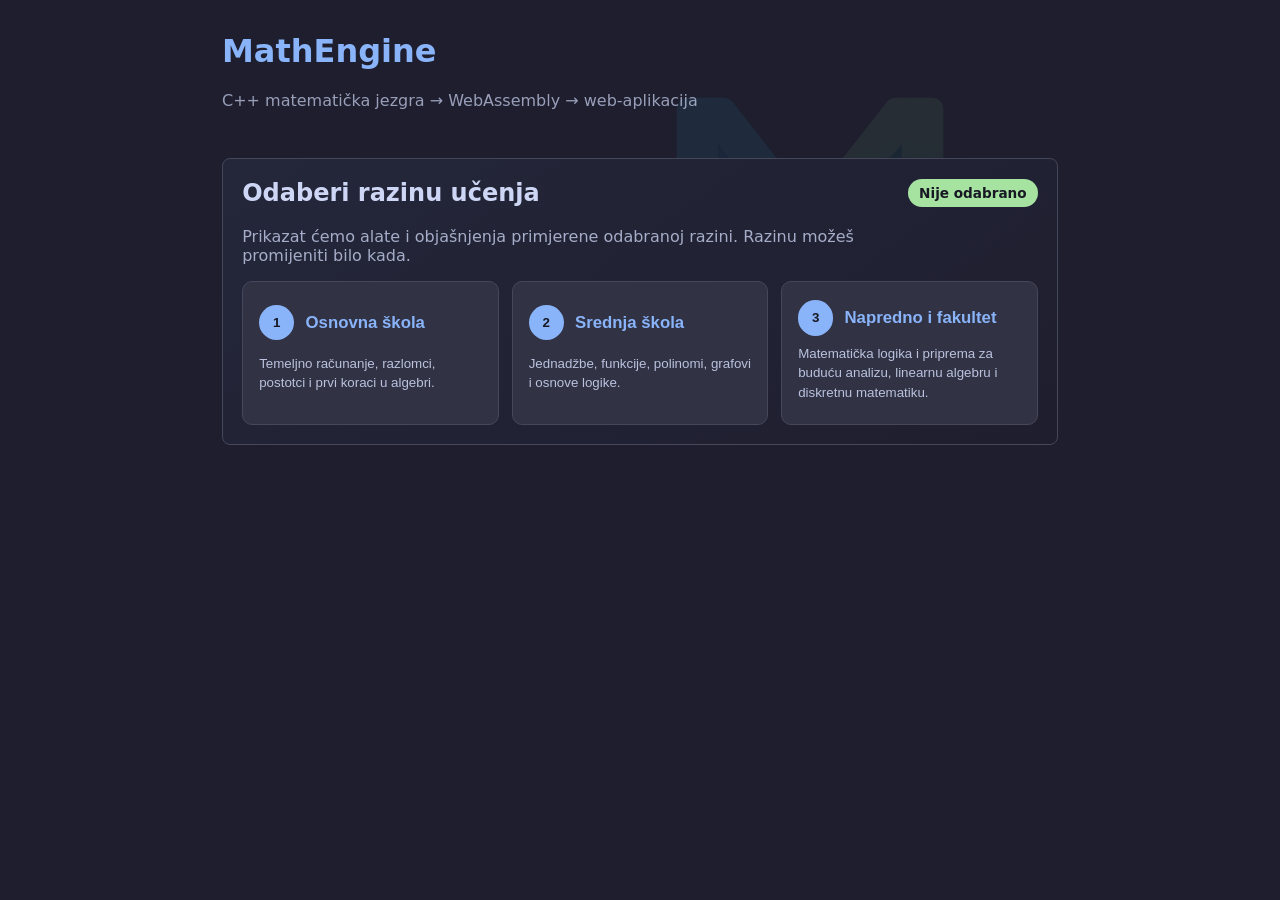
==== commit ac9841b1: "upload 1" ====
--- a/web/index.html
+++ b/web/index.html
@@ -704,13 +704,13 @@
 
                 <div id="ma-advanced-derivatives" class="mathematical-analysis-panel" hidden><div class="mathematical-analysis-layout"><div><span class="mathematical-analysis-chip">f^(n)(x)</span><h2>Viši red derivacije</h2><p class="tool-description">Izračunaj n-tu derivaciju polinoma u zadanoj točki.</p><label>Izraz f(x)<input id="ma-nth-expression" type="text" value="x^3+2x^2+x"></label><label>Red derivacije n<input id="ma-nth-order" type="number" min="1" step="1" value="2"></label><label>Točka<input id="ma-nth-point" type="number" step="any" value="1"></label><button id="ma-nth-calculate" type="button">Izračunaj</button><div id="ma-nth-result" class="result-grid"></div><div id="ma-nth-steps" class="mathematical-analysis-steps"></div></div><div><span class="mathematical-analysis-chip">(f∘g)'</span><h2>Lančano pravilo</h2><p class="tool-description">Izračunaj derivaciju kompozicije dviju polinomskih funkcija.</p><label>Vanjska funkcija f(x)<input id="ma-chain-outer" type="text" value="x^2"></label><label>Unutarnja funkcija g(x)<input id="ma-chain-inner" type="text" value="2x+1"></label><label>Točka<input id="ma-chain-point" type="number" step="any" value="1"></label><button id="ma-chain-calculate" type="button">Izračunaj</button><div id="ma-chain-result" class="result-grid"></div><div id="ma-chain-steps" class="mathematical-analysis-steps"></div></div></div></div>
 
-                <div id="ma-advanced-integrals" class="mathematical-analysis-panel" hidden><div class="mathematical-analysis-layout"><div><span class="mathematical-analysis-chip">∫ f(x) dx</span><h2>Nepravi integral</h2><p class="tool-description">Numerički procijeni konvergira li nepravi integral od donje granice do beskonačno.</p><label>Funkcija<select id="ma-improper-function"><option value="gaussian">e^(-x²) (Gaussova)</option><option value="reciprocal_square">1 / (x²+1)</option><option value="exp">e^x</option><option value="sin">sin(x)</option></select></label><label>Donja granica</label><input id="ma-improper-lower" type="number" step="any" value="0"><button id="ma-improper-calculate" type="button">Izračunaj</button><div id="ma-improper-result" class="result-grid"></div><div id="ma-improper-steps" class="mathematical-analysis-steps"></div></div><div><span class="mathematical-analysis-chip">u = ax+b</span><h2>Integracija supstitucijom</h2><p class="tool-description">Izračunaj odredeni integral (ax+b)^n na [a,b] metodom supstitucije.</p><label>Koeficijent a<input id="ma-subst-a" type="number" step="any" value="2"></label><label>Koeficijent b<input id="ma-subst-b" type="number" step="any" value="1"></label><label>Potencija n<input id="ma-subst-power" type="number" step="1" value="2"></label><label>Donja granica<input id="ma-subst-lower" type="number" step="any" value="0"></label><label>Gornja granica<input id="ma-subst-upper" type="number" step="any" value="1"></label><button id="ma-subst-calculate" type="button">Izračunaj</button><div id="ma-subst-result" class="result-grid"></div><div id="ma-subst-steps" class="mathematical-analysis-steps"></div></div></div></div>
+                <div id="ma-advanced-integrals" class="mathematical-analysis-panel" hidden><div class="mathematical-analysis-layout"><div><span class="mathematical-analysis-chip">∫ f(x) dx</span><h2>Nepravi integral</h2><p class="tool-description">Numericki procijeni konvergira li nepravi integral od donje granice do beskonacno.</p><label>Funkcija<select id="ma-improper-function"><option value="gaussian">e^(-x²) (Gaussova)</option><option value="reciprocal_square">1 / (x²+1)</option><option value="exp">e^x</option><option value="sin">sin(x)</option></select></label><label>Donja granica<input id="ma-improper-lower" type="number" step="any" value="0"></label><button id="ma-improper-calculate" type="button">Izracunaj</button><div id="ma-improper-result" class="result-grid"></div><div id="ma-improper-steps" class="mathematical-analysis-steps"></div></div><div><span class="mathematical-analysis-chip">u = ax+b</span><h2>Integracija supstitucijom</h2><p class="tool-description">Izracunaj odredeni integral (ax+b)^n na [a,b] metodom supstitucije.</p><label>Koeficijent a<input id="ma-subst-a" type="number" step="any" value="2"></label><label>Koeficijent b<input id="ma-subst-b" type="number" step="any" value="1"></label><label>Potencija n<input id="ma-subst-power" type="number" step="1" value="2"></label><label>Donja granica<input id="ma-subst-lower" type="number" step="any" value="0"></label><label>Gornja granica<input id="ma-subst-upper" type="number" step="any" value="1"></label><button id="ma-subst-calculate" type="button">Izracunaj</button><div id="ma-subst-result" class="result-grid"></div><div id="ma-subst-steps" class="mathematical-analysis-steps"></div></div></div></div>
 
                 <div id="ma-function-series" class="mathematical-analysis-panel" hidden><div class="mathematical-analysis-layout"><div><span class="mathematical-analysis-chip">T(x)</span><h2>Taylorov red</h2><p class="tool-description">Aproksimiraj funkciju Taylorovim redom oko točke a i usporedi sa stvarnom vrijednosti.</p><label>Funkcija<select id="ma-taylor-function"><option value="exp">e^x</option><option value="sin">sin(x)</option></select></label><label>Centar a<input id="ma-taylor-center" type="number" step="any" value="0"></label><label>Red n<input id="ma-taylor-order" type="number" min="0" step="1" value="5"></label><label>Točka x<input id="ma-taylor-point" type="number" step="any" value="1"></label><button id="ma-taylor-calculate" type="button">Izračunaj</button><div id="ma-taylor-result" class="result-grid"></div><div id="ma-taylor-steps" class="mathematical-analysis-steps"></div><div id="ma-taylor-visual" class="mathematical-analysis-visual"></div></div><div><span class="mathematical-analysis-chip">R</span><h2>Konvergencija reda potencija</h2><p class="tool-description">Odredi radijus konvergencije reda potencija na temelju koeficijenata i provjeri testnu točku.</p><label>Koeficijenti (odvojeni zarezom)<input id="ma-series-coefficients" type="text" value="1,1,1,1"></label><label>Testna točka x<input id="ma-series-point" type="number" step="any" value="0.5"></label><button id="ma-series-calculate" type="button">Izračunaj</button><div id="ma-series-result" class="result-grid"></div><div id="ma-series-steps" class="mathematical-analysis-steps"></div></div></div></div>
 
                 <div id="ma-multivariable" class="mathematical-analysis-panel" hidden><div class="mathematical-analysis-layout"><div><span class="mathematical-analysis-chip">∇f</span><h2>Parcijalne derivacije i gradijent</h2><p class="tool-description">Izračunaj parcijalne derivacije funkcije dviju varijabli i njen gradijent u točki.</p><label>Funkcija<select id="ma-partial-function"><option value="sum_squares">x²+y²</option><option value="x2y">x²·y</option><option value="product">x·y</option></select></label><label>x<input id="ma-partial-x" type="number" step="any" value="1"></label><label>y<input id="ma-partial-y" type="number" step="any" value="1"></label><button id="ma-partial-calculate" type="button">Izračunaj</button><div id="ma-partial-result" class="result-grid"></div><div id="ma-partial-steps" class="mathematical-analysis-steps"></div></div><div><span class="mathematical-analysis-chip">D_u f</span><h2>Usmjerena derivacija</h2><p class="tool-description">Izračunaj usmjerenu derivaciju u zadanom smjeru koristeći gradijent.</p><label>Smjer x<input id="ma-directional-dx" type="number" step="any" value="1"></label><label>Smjer y<input id="ma-directional-dy" type="number" step="any" value="1"></label><button id="ma-directional-calculate" type="button">Izračunaj</button><div id="ma-directional-result" class="result-grid"></div><div id="ma-directional-steps" class="mathematical-analysis-steps"></div></div></div></div>
 
-                <div id="ma-differential-equations" class="mathematical-analysis-panel" hidden>
+                <div id="ma-differential-equations" class="mathematical-analysis-panel" hidden><div class="mathematical-analysis-layout"><div><span class="mathematical-analysis-chip">Euler / RK4</span><h2>Rjesavanje diferencijalne jednadzbe</h2><p class="tool-description">Rijesi obicnu diferencijalnu jednadzbu y' = f(t, y) Eulerovom metodom i Runge-Kutta 4 metodom te usporedi rezultate.</p><label>Jednadzba<select id="ma-ode-function"><option value="exponential_growth">y' = y (eksponencijalni rast)</option><option value="logistic">y' = y(1-y) (logisticki rast)</option><option value="harmonic_velocity">y' = cos(t) (harmonicka brzina)</option></select></label><label>Pocetno t0<input id="ma-ode-t0" type="number" step="any" value="0"></label><label>Pocetno y0<input id="ma-ode-y0" type="number" step="any" value="1"></label><label>Konacno t<input id="ma-ode-tfinal" type="number" step="any" value="1"></label><label>Korak h<input id="ma-ode-step" type="number" step="any" value="0.1"></label><button id="ma-ode-calculate" type="button">Rijesi</button><div id="ma-ode-result" class="result-grid"></div><div id="ma-ode-steps" class="mathematical-analysis-steps"></div><div id="ma-ode-visual" class="mathematical-analysis-visual"></div></div></div></div>
 
                 <div id="ma-practice" class="mathematical-analysis-panel" hidden><div id="ma-practice-root"></div></div>
             </div>
@@ -730,7 +730,8 @@
                     <button type="button" class="analytic-algebra-toggle analytic-algebra-practice-toggle" data-panel="aga-practice">Vježbaonica</button>
                 </nav>
 
-                <div id="aga-space-vectors" class="analytic-algebra-panel"><div class="analytic-algebra-layout"><div><span class="analytic-algebra-chip">a×b, a·b</span><h2>Vektori u prostoru</h2><p class="tool-description">Izračunaj skalarni i vektorski produkt dvaju vektora u prostoru te duljinu i smjer rezultata.</p><label>Vektor a — x<input id="aga-vectors-ax" type="number" step="any" value="1"></label><label>Vektor a — y<input id="aga-vectors-ay" type="number" step="any" value="0"></label><label>Vektor a — z<input id="aga-vectors-az" type="number" step="any" value="0"></label><label>Vektor b — x<input id="aga-vectors-bx" type="number" step="any" value="0"></label><label>Vektor b — y<input id="aga-vectors-by" type="number" step="any" value="1"></label><label>Vektor b — z<input id="aga-vectors-bz" type="number" step="any" value="0"></label><button id="aga-vectors-calculate" type="button">Izračunaj</button><div id="aga-vectors-result" class="result-grid"></div><div id="aga-vectors-steps" class="analytic-algebra-steps"></div></div><div><span class="analytic-algebra-chip">Ax+By+Cz+D=0</span><h2>Ravnina kroz tri točke</h2><p class="tool-description">Odredi jednadžbu ravnine koja prolazi kroz tri zadane nekolinearne točke.</p><label>Točka 1 (x,y,z)<input id="aga-plane-x1" type="number" step="any" value="0"></label><input id="aga-plane-y1" type="number" step="any" value="0"><input id="aga-plane-z1" type="number" step="any" value="0"><label>Točka 2 (x,y,z)<input id="aga-plane-x2" type="number" step="any" value="1"></label><input id="aga-plane-y2" type="number" step="any" value="0"><input id="aga-plane-z2" type="number" step="any" value="0"><label>Točka 3 (x,y,z)<input id="aga-plane-x3" type="number" step="any" value="0"></label><input id="aga-plane-y3" type="number" step="any" value="1"><input id="aga-plane-z3" type="number" step="any" value="0"><button id="aga-plane-calculate" type="button">Izračunaj</button><div id="aga-plane-result" class="result-grid"></div><div id="aga-plane-steps" class="analytic-algebra-steps"></div></div></div></div>
+                <div id="aga-space-vectors" class="analytic-algebra-panel"><div class="analytic-algebra-layout"><div><span class="analytic-algebra-chip">a·b, a×b</span><h2>Vektori u prostoru</h2><p class="tool-description">Izračunaj skalarni i vektorski produkt dvaju vektora u prostoru te duljinu i smjer rezultata.</p><label>Vektor a — x<input id="aga-vectors-ax" type="number" step="any" value="1"></label><label>Vektor a — y<input id="aga-vectors-ay" type="number" step="any" value="0"></label><label>Vektor a — z<input id="aga-vectors-az" type="number" step="any" value="0"></label><label>Vektor b — x<input id="aga-vectors-bx" type="number" step="any" value="0"></label><label>Vektor b — y<input id="aga-vectors-by" type="number" step="any" value="1"></label><label>Vektor b — z<input id="aga-vectors-bz" type="number" step="any" value="0"></label><button id="aga-vectors-calculate" type="button">Izračunaj</button><div id="aga-vectors-result" class="result-grid"></div><div id="aga-vectors-steps" class="analytic-algebra-steps"></div><div id="aga-vectors-visual" class="algebra-plot"></div></div><div><span class="analytic-algebra-chip">Ax+By+Cz+D=0</span><h2>Ravnina kroz tri točke</h2><p class="tool-description">Odredi jednadžbu ravnine koja prolazi kroz tri zadane nekolinearne točke.</p><label>Točka 1 (x,y,z)<input id="aga-plane-x1" type="number" step="any" value="0"></label><input id="aga-plane-y1" type="number" step="any" value="0"><input id="aga-plane-z1" type="number" step="any" value="0"><label>Točka 2 (x,y,z)<input id="aga-plane-x2" type="number" step="any" value="1"></label><input id="aga-plane-y2" type="number" step="any" value="0"><input id="aga-plane-z2" type="number" step="any" value="0"><label>Točka 3 (x,y,z)<input id="aga-plane-x3" type="number" step="any" value="0"></label><input id="aga-plane-y3" type="number" step="any" value="1"><input id="aga-plane-z3" type="number" step="any" value="0"><button id="aga-plane-calculate" type="button">Izračunaj</button><div id="aga-plane-result" class="result-grid"></div><div id="aga-plane-steps" class="analytic-algebra-steps"></div></div></div></div>
+
 
                 <div id="aga-quadrics" class="analytic-algebra-panel" hidden><div class="analytic-algebra-layout"><div><span class="analytic-algebra-chip">Ax²+By²+Cz²+D=0</span><h2>Klasifikacija sredisnje kvadrike</h2><p class="tool-description">Klasificiraj kvadriku u kanonskom obliku prema predznacima koeficijenata.</p><label>A<input id="aga-quadric-a" type="number" step="any" value="1"></label><label>B<input id="aga-quadric-b" type="number" step="any" value="1"></label><label>C<input id="aga-quadric-c" type="number" step="any" value="1"></label><label>D<input id="aga-quadric-d" type="number" step="any" value="-1"></label><button id="aga-quadric-calculate" type="button">Klasificiraj</button><div id="aga-quadric-result" class="result-grid"></div><div id="aga-quadric-steps" class="analytic-algebra-steps"></div></div></div></div>
 
@@ -757,13 +758,13 @@
                     <button type="button" class="discrete-math-toggle discrete-math-practice-toggle" data-panel="dm-practice">Vjezbaonica</button>
                 </nav>
 
-                <div id="dm-sets" class="discrete-math-panel"><div class="discrete-math-layout"><div><span class="discrete-math-chip">∪, ∩, \, △</span><h2>Operacije nad skupovima</h2><p class="tool-description">Upisi dva skupa cijelih brojeva (elementi odvojeni zarezom) i izracunaj uniju, presjek, razliku ili simetricnu razliku.</p><label>Skup A<input id="dm-set-a" type="text" value="1,2,3"></label><label>Skup B<input id="dm-set-b" type="text" value="3,4"></label><label>Operacija<select id="dm-set-mode"><option value="union">Unija (A ∪ B)</option><option value="intersection">Presjek (A ∩ B)</option><option value="difference">Razlika (A \ B)</option><option value="symmetric">Simetricna razlika (A △ B)</option></select></label><button id="dm-set-calculate" type="button">Izracunaj</button><div id="dm-set-result" class="result-grid"></div><div id="dm-set-steps" class="discrete-math-steps"></div></div><div><span class="discrete-math-chip">refleksivnost, tranzitivnost</span><h2>Svojstva relacije</h2><p class="tool-description">Zadaj domenu i uredene parove relacije (par u obliku x-y, parovi odvojeni tockom-zarezom) i provjeri njena svojstva.</p><label>Domena<input id="dm-relation-domain" type="text" value="1,2,3"></label><label>Relacija (parovi)<input id="dm-relation-pairs" type="text" value="1-1;2-2;3-3;1-2;2-1"></label><button id="dm-relation-calculate" type="button">Analiziraj</button><div id="dm-relation-result" class="result-grid"></div><div id="dm-relation-steps" class="discrete-math-steps"></div></div></div></div>
-
-                <div id="dm-graphs" class="discrete-math-panel" hidden><div class="discrete-math-layout"><div><span class="discrete-math-chip">stupnjevi, povezanost</span><h2>Analiza grafa</h2><p class="tool-description">Zadaj popis susjeda po vrhu (susjedi odvojeni zarezom, vrhovi tockom-zarezom, indeksiranje od 0) i analiziraj stupnjeve, povezanost, Eulerovost i dvodjelnost.</p><label>Popis susjeda</label><input id="dm-graph-input" type="text" value="1,2;0,2;0,1"><label><input id="dm-graph-directed" type="checkbox"> Usmjeren graf</label><button id="dm-graph-calculate" type="button">Analiziraj</button><div id="dm-graph-result" class="result-grid"></div><div id="dm-graph-steps" class="discrete-math-steps"></div></div><div><span class="discrete-math-chip">BFS</span><h2>Najkraci put</h2><p class="tool-description">Pronadi najkraci put izmedu dva vrha BFS obilaskom (isti format popisa susjeda kao gore).</p><label>Popis susjeda</label><input id="dm-path-input" type="text" value="1;0,2;1,3;2"><label>Izvorni vrh<input id="dm-path-source" type="number" step="1" value="0"></label><label>Ciljni vrh<input id="dm-path-target" type="number" step="1" value="3"></label><button id="dm-path-calculate" type="button">Pronadi put</button><div id="dm-path-result" class="result-grid"></div><div id="dm-path-steps" class="discrete-math-steps"></div></div></div></div>
-
-                <div id="dm-recurrences" class="discrete-math-panel" hidden><div class="discrete-math-layout"><div><span class="discrete-math-chip">a_n = p·a_(n-1) + q·a_(n-2)</span><h2>Rjesavanje linearne rekurzije</h2><p class="tool-description">Rijesi homogenu linearnu rekurziju drugog reda karakteristicnom jednadzbom.</p><label>p<input id="dm-recurrence-p" type="number" step="any" value="1"></label><label>q<input id="dm-recurrence-q" type="number" step="any" value="1"></label><label>a0<input id="dm-recurrence-a0" type="number" step="any" value="0"></label><label>a1<input id="dm-recurrence-a1" type="number" step="any" value="1"></label><button id="dm-recurrence-calculate" type="button">Rijesi</button><div id="dm-recurrence-result" class="result-grid"></div><div id="dm-recurrence-steps" class="discrete-math-steps"></div></div><div><span class="discrete-math-chip">clanovi niza</span><h2>Generiraj clanove</h2><p class="tool-description">Generiraj prvih nekoliko clanova iste rekurzije izravnom primjenom formule.</p><label>Broj clanova<input id="dm-terms-count" type="number" step="1" value="8"></label><button id="dm-terms-calculate" type="button">Generiraj</button><div id="dm-terms-result" class="result-grid"></div><div id="dm-terms-steps" class="discrete-math-steps"></div></div></div></div>
-
-                <div id="dm-combinatorics" class="discrete-math-panel" hidden><div class="discrete-math-layout"><div><span class="discrete-math-chip">|A∪B|, ⌈n/k⌉, D(n)</span><h2>Ukljucivanje-iskljucivanje</h2><p class="tool-description">Odredi velicinu unije dva skupa iz njihovih velicina i velicine presjeka.</p><label>|A|<input id="dm-incl-a" type="number" step="1" value="5"></label><label>|B|<input id="dm-incl-b" type="number" step="1" value="7"></label><label>|A∩B|<input id="dm-incl-ab" type="number" step="1" value="2"></label><button id="dm-incl-calculate" type="button">Izracunaj</button><div id="dm-incl-result" class="result-grid"></div><div id="dm-incl-steps" class="discrete-math-steps"></div></div><div><span class="discrete-math-chip">Dirichlet, deranzmani</span><h2>Golubarnik i deranzmani</h2><p class="tool-description">Izracunaj minimalan broj predmeta po pretincu (Dirichletovo nacelo) i broj deranzmana od n elemenata.</p><label>Broj predmeta<input id="dm-pigeonhole-items" type="number" step="1" value="10"></label><label>Broj pretinaca<input id="dm-pigeonhole-holes" type="number" step="1" value="3"></label><button id="dm-pigeonhole-calculate" type="button">Izracunaj golubarnik</button><label>n (deranzmani)<input id="dm-derangement-n" type="number" step="1" value="4"></label><button id="dm-derangement-calculate" type="button">Izracunaj deranzmane</button><div id="dm-combinatorics-result" class="result-grid"></div><div id="dm-combinatorics-steps" class="discrete-math-steps"></div></div></div></div>
+                <div id="dm-sets" class="discrete-math-panel"><div class="discrete-math-layout"><div><span class="discrete-math-chip">∪, ∩, \, △</span><h2>Operacije nad skupovima</h2><p class="tool-description">Upisi dva skupa cijelih brojeva (elementi odvojeni zarezom) i izracunaj uniju, presjek, razliku ili simetricnu razliku.</p><label>Skup A<input id="dm-set-a" type="text" value="1,2,3"></label><label>Skup B<input id="dm-set-b" type="text" value="3,4"></label><label>Operacija<select id="dm-set-mode"><option value="union">Unija (A ∪ B)</option><option value="intersection">Presjek (A ∩ B)</option><option value="difference">Razlika (A \ B)</option><option value="symmetric">Simetricna razlika (A △ B)</option></select></label><button id="dm-set-calculate" type="button">Izracunaj</button><div id="dm-set-result" class="result-grid"></div><div id="dm-set-steps" class="discrete-math-steps"></div><div id="dm-set-visual" class="discrete-math-visual"></div></div><div><span class="discrete-math-chip">refleksivnost, tranzitivnost</span><h2>Svojstva relacije</h2><p class="tool-description">Zadaj domenu i uredene parove relacije (par u obliku x-y, parovi odvojeni tockom-zarezom) i provjeri njena svojstva.</p><label>Domena<input id="dm-relation-domain" type="text" value="1,2,3"></label><label>Relacija (parovi)<input id="dm-relation-pairs" type="text" value="1-1;2-2;3-3;1-2;2-1"></label><button id="dm-relation-calculate" type="button">Analiziraj</button><div id="dm-relation-result" class="result-grid"></div><div id="dm-relation-steps" class="discrete-math-steps"></div><div id="dm-relation-visual" class="discrete-math-visual"></div></div></div></div>
+
+                <div id="dm-graphs" class="discrete-math-panel" hidden><div class="discrete-math-layout"><div><span class="discrete-math-chip">stupnjevi, povezanost</span><h2>Analiza grafa</h2><p class="tool-description">Zadaj popis susjeda po vrhu (susjedi odvojeni zarezom, vrhovi tockom-zarezom, indeksiranje od 0) i analiziraj stupnjeve, povezanost, Eulerovost i dvodjelnost.</p><label>Popis susjeda<input id="dm-graph-input" type="text" value="1,2;0,2;0,1"></label><label><input id="dm-graph-directed" type="checkbox"> Usmjeren graf</label><button id="dm-graph-calculate" type="button">Analiziraj</button><div id="dm-graph-result" class="result-grid"></div><div id="dm-graph-steps" class="discrete-math-steps"></div><div id="dm-graph-visual" class="discrete-math-visual"></div></div><div><span class="discrete-math-chip">BFS</span><h2>Najkraci put</h2><p class="tool-description">Pronadi najkraci put izmedu dva vrha BFS obilaskom (isti format popisa susjeda kao gore).</p><label>Popis susjeda<input id="dm-path-input" type="text" value="1;0,2;1,3;2"></label><label>Izvorni vrh<input id="dm-path-source" type="number" step="1" value="0"></label><label>Ciljni vrh<input id="dm-path-target" type="number" step="1" value="3"></label><button id="dm-path-calculate" type="button">Pronadi put</button><div id="dm-path-result" class="result-grid"></div><div id="dm-path-steps" class="discrete-math-steps"></div><div id="dm-path-visual" class="discrete-math-visual"></div></div></div></div>
+
+                <div id="dm-recurrences" class="discrete-math-panel" hidden><div class="discrete-math-layout"><div><span class="discrete-math-chip">a_n = p·a_(n-1) + q·a_(n-2)</span><h2>Rjesavanje linearne rekurzije</h2><p class="tool-description">Rijesi homogenu linearnu rekurziju drugog reda karakteristicnom jednadzbom.</p><label>p<input id="dm-recurrence-p" type="number" step="any" value="1"></label><label>q<input id="dm-recurrence-q" type="number" step="any" value="1"></label><label>a0<input id="dm-recurrence-a0" type="number" step="any" value="0"></label><label>a1<input id="dm-recurrence-a1" type="number" step="any" value="1"></label><button id="dm-recurrence-calculate" type="button">Rijesi</button><div id="dm-recurrence-result" class="result-grid"></div><div id="dm-recurrence-steps" class="discrete-math-steps"></div></div><div><span class="discrete-math-chip">clanovi niza</span><h2>Generiraj clanove</h2><p class="tool-description">Generiraj prvih nekoliko clanova iste rekurzije izravnom primjenom formule.</p><label>Broj clanova<input id="dm-terms-count" type="number" step="1" value="8"></label><button id="dm-terms-calculate" type="button">Generiraj</button><div id="dm-terms-result" class="result-grid"></div><div id="dm-terms-steps" class="discrete-math-steps"></div><div id="dm-terms-visual" class="discrete-math-visual"></div></div></div></div>
+
+                <div id="dm-combinatorics" class="discrete-math-panel" hidden><div class="discrete-math-layout"><div><span class="discrete-math-chip">|A∪B|, ⌈n/k⌉, D(n)</span><h2>Ukljucivanje-iskljucivanje</h2><p class="tool-description">Odredi velicinu unije dva skupa iz njihovih velicina i velicine presjeka.</p><label>|A|<input id="dm-incl-a" type="number" step="1" value="5"></label><label>|B|<input id="dm-incl-b" type="number" step="1" value="7"></label><label>|A∩B|<input id="dm-incl-ab" type="number" step="1" value="2"></label><button id="dm-incl-calculate" type="button">Izracunaj</button><div id="dm-incl-result" class="result-grid"></div><div id="dm-incl-steps" class="discrete-math-steps"></div><div id="dm-incl-visual" class="discrete-math-visual"></div></div><div><span class="discrete-math-chip">Dirichlet, deranzmani</span><h2>Golubarnik i deranzmani</h2><p class="tool-description">Izracunaj minimalan broj predmeta po pretincu (Dirichletovo nacelo) i broj deranzmana od n elemenata.</p><label>Broj predmeta<input id="dm-pigeonhole-items" type="number" step="1" value="10"></label><label>Broj pretinaca<input id="dm-pigeonhole-holes" type="number" step="1" value="3"></label><button id="dm-pigeonhole-calculate" type="button">Izracunaj golubarnik</button><label>n (deranzmani)<input id="dm-derangement-n" type="number" step="1" value="4"></label><button id="dm-derangement-calculate" type="button">Izracunaj deranzmane</button><div id="dm-combinatorics-result" class="result-grid"></div><div id="dm-combinatorics-steps" class="discrete-math-steps"></div></div></div></div>
 
                 <div id="dm-practice" class="discrete-math-panel" hidden><div id="dm-practice-root"></div></div>
             </div>
@@ -801,6 +802,7 @@
     <script src="analytic-algebra-practice.js"></script>
     <script src="analytic-algebra.js"></script>
     <script src="discrete-math-practice.js"></script>
+    <script src="discrete-math-visuals.js"></script>
     <script src="discrete-math.js"></script>
     <script src="graph.js"></script>
     <script src="algebra.js"></script>
--- a/web/style.css
+++ b/web/style.css
@@ -67,7 +67,8 @@
 .discrete-math-nav { display: grid; grid-template-columns: repeat(auto-fit, minmax(10rem, 1fr)); gap: .55rem; margin-bottom: 1rem; }.discrete-math-nav button, .discrete-math-panel button { padding: .68rem .9rem; color: #181825; background: var(--dm-green); border: 0; border-radius: 10px; font-weight: 760; cursor: pointer; transition: transform 160ms ease, filter 160ms ease, box-shadow 160ms ease; }.discrete-math-nav button:hover, .discrete-math-panel button:hover { transform: translateY(-2px); filter: brightness(1.08); }.discrete-math-nav button.active { background: var(--dm-yellow); box-shadow: 0 0 0 2px #f9e2af44, 0 8px 22px #11111b55; }.discrete-math-nav .discrete-math-practice-toggle { background: var(--dm-red); }
 .discrete-math-panel { margin-top: .8rem; padding: clamp(1rem, 3vw, 1.4rem); background: linear-gradient(145deg, #202a3a, #1c2232); border: 1px solid #45475a; border-radius: 17px; box-shadow: 0 15px 38px #11111b35; }.discrete-math-panel h2 { margin: .45rem 0 .25rem; }.discrete-math-layout { display: grid; grid-template-columns: minmax(0, 1.05fr) minmax(18rem, .95fr); gap: 1.35rem; align-items: start; }.discrete-math-panel label { display: grid; gap: .32rem; margin: .55rem 0; color: #bac2de; font-size: .88rem; font-weight: 680; }.discrete-math-panel input, .discrete-math-panel select { width: 100%; min-width: 0; padding: .62rem .72rem; color: var(--fg); background: #181825; border: 1px solid #585b70; border-radius: 9px; font: inherit; }.discrete-math-panel input:focus, .discrete-math-panel select:focus { outline: 2px solid #f9e2af66; border-color: var(--dm-yellow); }.discrete-math-panel .result-grid { margin-top: .85rem; }.discrete-math-panel .result-grid.error { padding: .75rem; color: #f38ba8; background: #3b2634; border: 1px solid #f38ba877; border-radius: 9px; }
 .discrete-math-steps { display: grid; gap: .55rem; margin-top: .8rem; }.discrete-math-step { display: grid; grid-template-columns: 2rem 1fr; align-items: center; gap: .65rem; padding: .58rem .7rem; background: #181825aa; border: 1px solid #45475a; border-radius: 10px; }.discrete-math-step span { display: grid; place-items: center; width: 1.75rem; height: 1.75rem; color: #181825; background: var(--dm-red); border-radius: 50%; font-weight: 850; }.discrete-math-step p { margin: 0; color: #d5dbef; }
-@media (max-width: 850px) { .discrete-math-layout { grid-template-columns: 1fr; } }
+.discrete-math-visual { display: grid; place-items: center; min-height: 20rem; margin-top: .8rem; overflow: hidden; background: radial-gradient(circle at 62% 22%, #a6e3a115, transparent 38%), linear-gradient(145deg, #151b25, #202838); border: 1px solid #45475a; border-radius: 16px; }.discrete-math-svg { display: block; width: 100%; height: auto; max-height: 24rem; padding: .3rem; }
+@media (max-width: 850px) { .discrete-math-layout { grid-template-columns: 1fr; } } @media (max-width: 600px) { .discrete-math-visual { min-height: 16rem; } }
 .cb-practice-heading { display: flex; justify-content: space-between; align-items: center; gap: 1rem; }.cb-practice-heading h2 { margin-bottom: .15rem; }.cb-practice-heading p { margin-top: 0; color: #a6adc8; }.cb-practice-level { display: grid; place-items: center; flex: 0 0 6rem; aspect-ratio: 1; color: #181825; background: radial-gradient(circle at 35% 25%, #fff6, transparent 24%), linear-gradient(145deg, var(--cb-blue), var(--cb-green)); border-radius: 50%; box-shadow: 0 10px 30px #11111b66; }.cb-practice-level span { font-size: .72rem; font-weight: 800; text-transform: uppercase; }.cb-practice-level strong { font-size: 1.65rem; }
 .cb-practice-stats { display: grid; grid-template-columns: repeat(3, 1fr); gap: .6rem; margin: .8rem 0; }.cb-practice-stats div { padding: .6rem .7rem; background: #181825aa; border: 1px solid #45475a; border-radius: 10px; text-align: center; }.cb-practice-stats span { display: block; color: #a6adc8; font-size: .78rem; }.cb-practice-stats strong { font-size: 1.3rem; }
 .cb-practice-difficulties { display: flex; gap: .5rem; margin: .8rem 0; }.cb-practice-difficulties button { padding: .5rem .9rem; color: #181825; background: #585b70; border: 0; border-radius: 8px; font-weight: 700; cursor: pointer; }.cb-practice-difficulties button.active { background: var(--cb-yellow); }
@@ -516,6 +517,79 @@
     stroke-width: 5;
 }
 
+.algebra-plot {
+    margin: 1rem 0 0;
+    padding: 0.8rem;
+    background: #181825;
+    border: 1px solid #45475a;
+    border-radius: 8px;
+}
+
+.algebra-plot figcaption {
+    margin-bottom: 0.4rem;
+    color: #a6adc8;
+    font-weight: 600;
+}
+
+.algebra-plot svg {
+    display: block;
+    width: 100%;
+    max-height: 260px;
+    overflow: visible;
+}
+
+.algebra-plot text {
+    fill: #cdd6f4;
+    font: 13px ui-monospace, SFMono-Regular, Consolas, monospace;
+}
+
+.algebra-plot-axis {
+    stroke: #6c7086;
+    stroke-width: 2;
+}
+
+.algebra-plot-grid {
+    stroke: #313244;
+    stroke-width: 1;
+}
+
+.algebra-plot-line-a {
+    stroke: #89b4fa;
+    stroke-width: 3;
+    fill: none;
+}
+
+.algebra-plot-line-b {
+    stroke: #f38ba8;
+    stroke-width: 3;
+    fill: none;
+}
+
+.algebra-plot-point {
+    fill: #a6e3a1;
+    stroke: #11111b;
+    stroke-width: 1.5;
+}
+
+.algebra-plot-vector-a {
+    stroke: #89b4fa;
+    stroke-width: 3;
+    marker-end: url(#algebra-arrow-a);
+}
+
+.algebra-plot-vector-b {
+    stroke: #f38ba8;
+    stroke-width: 3;
+    marker-end: url(#algebra-arrow-b);
+}
+
+.algebra-plot-vector-cross {
+    stroke: #a6e3a1;
+    stroke-width: 3;
+    stroke-dasharray: 5 4;
+    marker-end: url(#algebra-arrow-cross);
+}
+
 .method-card {
     margin-top: 0.7rem;
     padding: 0.65rem 0.8rem;
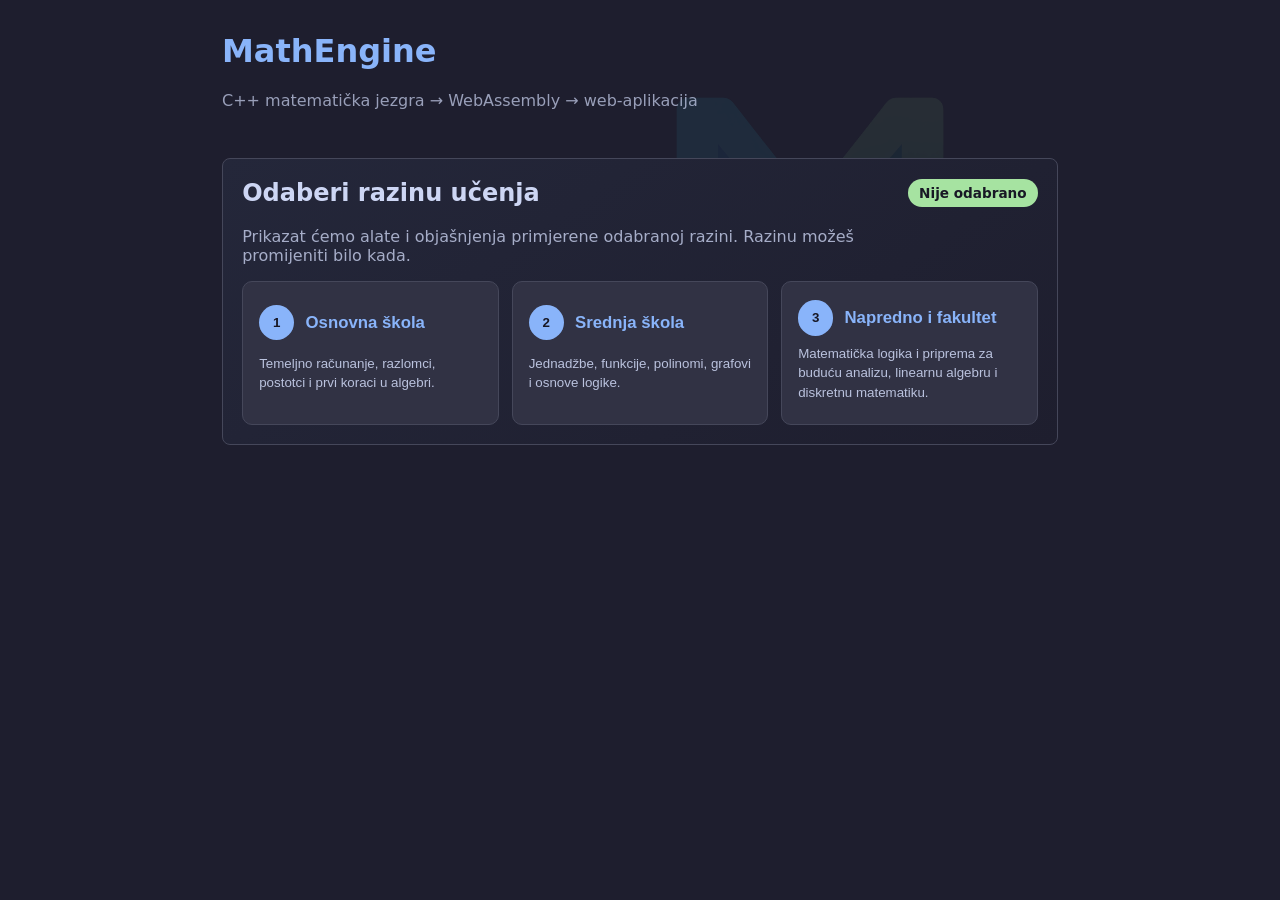
==== commit aa50d000: "vjerovatnost i statistika" ====
--- a/web/index.html
+++ b/web/index.html
@@ -767,6 +767,22 @@
                 <div id="dm-combinatorics" class="discrete-math-panel" hidden><div class="discrete-math-layout"><div><span class="discrete-math-chip">|A∪B|, ⌈n/k⌉, D(n)</span><h2>Ukljucivanje-iskljucivanje</h2><p class="tool-description">Odredi velicinu unije dva skupa iz njihovih velicina i velicine presjeka.</p><label>|A|<input id="dm-incl-a" type="number" step="1" value="5"></label><label>|B|<input id="dm-incl-b" type="number" step="1" value="7"></label><label>|A∩B|<input id="dm-incl-ab" type="number" step="1" value="2"></label><button id="dm-incl-calculate" type="button">Izracunaj</button><div id="dm-incl-result" class="result-grid"></div><div id="dm-incl-steps" class="discrete-math-steps"></div><div id="dm-incl-visual" class="discrete-math-visual"></div></div><div><span class="discrete-math-chip">Dirichlet, deranzmani</span><h2>Golubarnik i deranzmani</h2><p class="tool-description">Izracunaj minimalan broj predmeta po pretincu (Dirichletovo nacelo) i broj deranzmana od n elemenata.</p><label>Broj predmeta<input id="dm-pigeonhole-items" type="number" step="1" value="10"></label><label>Broj pretinaca<input id="dm-pigeonhole-holes" type="number" step="1" value="3"></label><button id="dm-pigeonhole-calculate" type="button">Izracunaj golubarnik</button><label>n (deranzmani)<input id="dm-derangement-n" type="number" step="1" value="4"></label><button id="dm-derangement-calculate" type="button">Izracunaj deranzmane</button><div id="dm-combinatorics-result" class="result-grid"></div><div id="dm-combinatorics-steps" class="discrete-math-steps"></div></div></div></div>
 
                 <div id="dm-practice" class="discrete-math-panel" hidden><div id="dm-practice-root"></div></div>
+            </div>
+        </section>
+
+        <!-- Poglavlje: Vjerojatnost i statistika — napredno i fakultet -->
+        <section class="chapter probability-statistics-chapter" data-levels="advanced" hidden>
+            <button class="chapter-toggle" aria-expanded="false">Vjerojatnost i statistika ▸</button>
+            <div class="chapter-body" hidden>
+                <header class="probability-statistics-hero"><div><span class="probability-statistics-kicker">Slucajne varijable</span><h2>Vjerojatnost i statistika</h2><p>Distribucije, ocekivanje i varijanca, intervali pouzdanosti, testiranje hipoteza i regresija.</p></div></header>
+                <nav class="probability-statistics-nav" aria-label="Podrucja vjerojatnosti i statistike">
+                    <button type="button" class="probability-statistics-toggle" data-panel="ps-distributions">Distribucije</button>
+                    <button type="button" class="probability-statistics-toggle" data-panel="ps-inference">Statisticko zakljucivanje</button>
+                </nav>
+
+                <div id="ps-distributions" class="probability-statistics-panel"><div class="probability-statistics-layout"><div><span class="probability-statistics-chip">B(n,p), Po(lambda)</span><h2>Binomna i Poissonova razdioba</h2><p class="tool-description">Izracunaj vjerojatnost tocno k uspjeha za binomnu razdiobu ili tocno k dogadaja za Poissonovu razdiobu, uz ocekivanje i varijancu.</p><label>Broj pokusa n<input id="ps-binomial-n" type="number" step="1" value="10"></label><label>Vjerojatnost uspjeha p<input id="ps-binomial-p" type="number" step="any" value="0.5"></label><label>Broj uspjeha k<input id="ps-binomial-k" type="number" step="1" value="5"></label><button id="ps-binomial-calculate" type="button">Izracunaj binomnu</button><div id="ps-binomial-result" class="result-grid"></div><div id="ps-binomial-steps" class="probability-statistics-steps"></div><label>Parametar lambda<input id="ps-poisson-lambda" type="number" step="any" value="4"></label><label>Broj dogadaja k<input id="ps-poisson-k" type="number" step="1" value="2"></label><button id="ps-poisson-calculate" type="button">Izracunaj Poissonovu</button><div id="ps-poisson-result" class="result-grid"></div><div id="ps-poisson-steps" class="probability-statistics-steps"></div></div><div><span class="probability-statistics-chip">N(mu,sigma), U(a,b)</span><h2>Normalna i uniformna razdioba</h2><p class="tool-description">Izracunaj gustocu i kumulativnu vjerojatnost za normalnu ili uniformnu razdiobu u zadanoj tocki.</p><label>Sredina mu<input id="ps-normal-mean" type="number" step="any" value="0"></label><label>Standardna devijacija sigma<input id="ps-normal-std" type="number" step="any" value="1"></label><label>Tocka x<input id="ps-normal-x" type="number" step="any" value="0"></label><button id="ps-normal-calculate" type="button">Izracunaj normalnu</button><div id="ps-normal-result" class="result-grid"></div><div id="ps-normal-steps" class="probability-statistics-steps"></div><div id="ps-normal-visual" class="probability-statistics-visual"></div><label>Donja granica a<input id="ps-uniform-a" type="number" step="any" value="0"></label><label>Gornja granica b<input id="ps-uniform-b" type="number" step="any" value="10"></label><label>Tocka x<input id="ps-uniform-x" type="number" step="any" value="5"></label><button id="ps-uniform-calculate" type="button">Izracunaj uniformnu</button><div id="ps-uniform-result" class="result-grid"></div><div id="ps-uniform-steps" class="probability-statistics-steps"></div></div></div></div>
+
+                <div id="ps-inference" class="probability-statistics-panel" hidden><div class="probability-statistics-layout"><div><span class="probability-statistics-chip">interval pouzdanosti, z-test</span><h2>Interval pouzdanosti i testiranje hipoteza</h2><p class="tool-description">Iz uzorka (vrijednosti odvojene zarezom) izracunaj interval pouzdanosti za sredinu i provedi z-test o hipotetskoj sredini uz poznatu standardnu devijaciju populacije.</p><label>Uzorak (odvojen zarezom)<input id="ps-sample" type="text" value="10,12,11,13,9,14,10,12"></label><label>Razina pouzdanosti<input id="ps-confidence-level" type="number" step="any" value="0.95"></label><label>Standardna devijacija populacije<input id="ps-population-std" type="number" step="any" value="2"></label><button id="ps-confidence-calculate" type="button">Izracunaj interval</button><div id="ps-confidence-result" class="result-grid"></div><div id="ps-confidence-steps" class="probability-statistics-steps"></div><label>Hipotetska sredina mu0<input id="ps-ztest-mean" type="number" step="any" value="10"></label><label>Razina znacajnosti alpha<input id="ps-ztest-alpha" type="number" step="any" value="0.05"></label><button id="ps-ztest-calculate" type="button">Provedi z-test</button><div id="ps-ztest-result" class="result-grid"></div><div id="ps-ztest-steps" class="probability-statistics-steps"></div></div><div><span class="probability-statistics-chip">y = bx + a</span><h2>Jednostavna linearna regresija</h2><p class="tool-description">Izracunaj regresijski pravac metodom najmanjih kvadrata za parove tocaka (x,y), uz koeficijent korelacije i determinacije.</p><label>Vrijednosti x (odvojene zarezom)<input id="ps-regression-x" type="text" value="1,2,3,4,5"></label><label>Vrijednosti y (odvojene zarezom)<input id="ps-regression-y" type="text" value="2,4,5,4,5"></label><button id="ps-regression-calculate" type="button">Izracunaj regresiju</button><div id="ps-regression-result" class="result-grid"></div><div id="ps-regression-steps" class="probability-statistics-steps"></div><div id="ps-regression-visual" class="probability-statistics-visual"></div></div></div></div>
             </div>
         </section>
     </main>
@@ -804,6 +820,8 @@
     <script src="discrete-math-practice.js"></script>
     <script src="discrete-math-visuals.js"></script>
     <script src="discrete-math.js"></script>
+    <script src="probability-statistics-visuals.js"></script>
+    <script src="probability-statistics.js"></script>
     <script src="graph.js"></script>
     <script src="algebra.js"></script>
     <script src="app.js"></script>
--- a/web/style.css
+++ b/web/style.css
@@ -69,6 +69,14 @@
 .discrete-math-steps { display: grid; gap: .55rem; margin-top: .8rem; }.discrete-math-step { display: grid; grid-template-columns: 2rem 1fr; align-items: center; gap: .65rem; padding: .58rem .7rem; background: #181825aa; border: 1px solid #45475a; border-radius: 10px; }.discrete-math-step span { display: grid; place-items: center; width: 1.75rem; height: 1.75rem; color: #181825; background: var(--dm-red); border-radius: 50%; font-weight: 850; }.discrete-math-step p { margin: 0; color: #d5dbef; }
 .discrete-math-visual { display: grid; place-items: center; min-height: 20rem; margin-top: .8rem; overflow: hidden; background: radial-gradient(circle at 62% 22%, #a6e3a115, transparent 38%), linear-gradient(145deg, #151b25, #202838); border: 1px solid #45475a; border-radius: 16px; }.discrete-math-svg { display: block; width: 100%; height: auto; max-height: 24rem; padding: .3rem; }
 @media (max-width: 850px) { .discrete-math-layout { grid-template-columns: 1fr; } } @media (max-width: 600px) { .discrete-math-visual { min-height: 16rem; } }
+
+.probability-statistics-chapter { --ps-blue: #89dceb; --ps-green: #a6e3a1; --ps-red: #f38ba8; --ps-peach: #fab387; }
+.probability-statistics-hero { padding: 1.4rem 1.5rem; margin-bottom: 1rem; background: radial-gradient(circle at 84% 22%, #fab3872b, transparent 29%), linear-gradient(135deg, #1b2b42, #27304b 58%, #3c2e22); border: 1px solid #585b70; border-radius: 20px; }.probability-statistics-hero h2 { margin: .25rem 0 .4rem; color: #fff; font-size: clamp(1.5rem, 4vw, 2.2rem); }.probability-statistics-hero p { max-width: 40rem; margin: 0; color: #bac2de; }.probability-statistics-kicker, .probability-statistics-chip { display: inline-flex; width: fit-content; padding: .28rem .68rem; color: #181825; background: var(--ps-peach); border-radius: 999px; font-size: .76rem; font-weight: 850; letter-spacing: .045em; text-transform: uppercase; }
+.probability-statistics-nav { display: grid; grid-template-columns: repeat(auto-fit, minmax(10rem, 1fr)); gap: .55rem; margin-bottom: 1rem; }.probability-statistics-nav button, .probability-statistics-panel button { padding: .68rem .9rem; color: #181825; background: var(--ps-green); border: 0; border-radius: 10px; font-weight: 760; cursor: pointer; transition: transform 160ms ease, filter 160ms ease, box-shadow 160ms ease; }.probability-statistics-nav button:hover, .probability-statistics-panel button:hover { transform: translateY(-2px); filter: brightness(1.08); }.probability-statistics-nav button.active { background: var(--ps-peach); box-shadow: 0 0 0 2px #fab38744, 0 8px 22px #11111b55; }
+.probability-statistics-panel { margin-top: .8rem; padding: clamp(1rem, 3vw, 1.4rem); background: linear-gradient(145deg, #202a3a, #1c2232); border: 1px solid #45475a; border-radius: 17px; box-shadow: 0 15px 38px #11111b35; }.probability-statistics-panel h2 { margin: .45rem 0 .25rem; }.probability-statistics-layout { display: grid; grid-template-columns: minmax(0, 1.05fr) minmax(18rem, .95fr); gap: 1.35rem; align-items: start; }.probability-statistics-panel label { display: grid; gap: .32rem; margin: .55rem 0; color: #bac2de; font-size: .88rem; font-weight: 680; }.probability-statistics-panel input, .probability-statistics-panel select { width: 100%; min-width: 0; padding: .62rem .72rem; color: var(--fg); background: #181825; border: 1px solid #585b70; border-radius: 9px; font: inherit; }.probability-statistics-panel input:focus, .probability-statistics-panel select:focus { outline: 2px solid #fab38766; border-color: var(--ps-peach); }.probability-statistics-panel .result-grid { margin-top: .85rem; }.probability-statistics-panel .result-grid.error { padding: .75rem; color: #f38ba8; background: #3b2634; border: 1px solid #f38ba877; border-radius: 9px; }
+.probability-statistics-steps { display: grid; gap: .55rem; margin-top: .8rem; }.probability-statistics-step { display: grid; grid-template-columns: 2rem 1fr; align-items: center; gap: .65rem; padding: .58rem .7rem; background: #181825aa; border: 1px solid #45475a; border-radius: 10px; }.probability-statistics-step span { display: grid; place-items: center; width: 1.75rem; height: 1.75rem; color: #181825; background: var(--ps-red); border-radius: 50%; font-weight: 850; }.probability-statistics-step p { margin: 0; color: #d5dbef; }
+.probability-statistics-visual { display: grid; place-items: center; min-height: 20rem; margin-top: .8rem; overflow: hidden; background: radial-gradient(circle at 62% 22%, #a6e3a115, transparent 38%), linear-gradient(145deg, #151b25, #202838); border: 1px solid #45475a; border-radius: 16px; }.probability-statistics-svg { display: block; width: 100%; height: auto; max-height: 24rem; padding: .3rem; }
+@media (max-width: 850px) { .probability-statistics-layout { grid-template-columns: 1fr; } } @media (max-width: 600px) { .probability-statistics-visual { min-height: 16rem; } }
 .cb-practice-heading { display: flex; justify-content: space-between; align-items: center; gap: 1rem; }.cb-practice-heading h2 { margin-bottom: .15rem; }.cb-practice-heading p { margin-top: 0; color: #a6adc8; }.cb-practice-level { display: grid; place-items: center; flex: 0 0 6rem; aspect-ratio: 1; color: #181825; background: radial-gradient(circle at 35% 25%, #fff6, transparent 24%), linear-gradient(145deg, var(--cb-blue), var(--cb-green)); border-radius: 50%; box-shadow: 0 10px 30px #11111b66; }.cb-practice-level span { font-size: .72rem; font-weight: 800; text-transform: uppercase; }.cb-practice-level strong { font-size: 1.65rem; }
 .cb-practice-stats { display: grid; grid-template-columns: repeat(3, 1fr); gap: .6rem; margin: .8rem 0; }.cb-practice-stats div { padding: .6rem .7rem; background: #181825aa; border: 1px solid #45475a; border-radius: 10px; text-align: center; }.cb-practice-stats span { display: block; color: #a6adc8; font-size: .78rem; }.cb-practice-stats strong { font-size: 1.3rem; }
 .cb-practice-difficulties { display: flex; gap: .5rem; margin: .8rem 0; }.cb-practice-difficulties button { padding: .5rem .9rem; color: #181825; background: #585b70; border: 0; border-radius: 8px; font-weight: 700; cursor: pointer; }.cb-practice-difficulties button.active { background: var(--cb-yellow); }
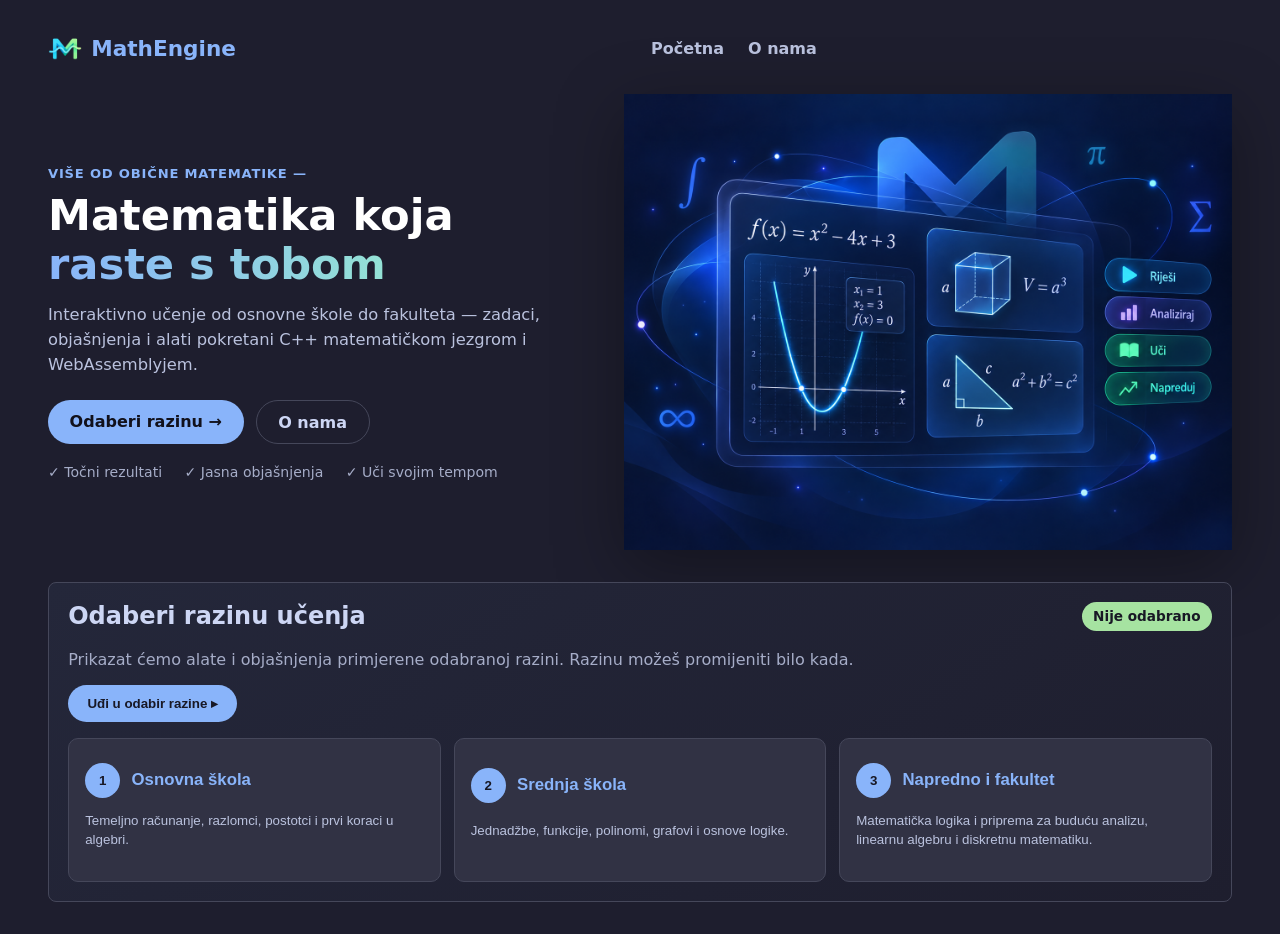
==== commit e235d3a7: "refaktoring" ====
--- a/web/index.html
+++ b/web/index.html
@@ -1,4 +1,4 @@
-<!DOCTYPE html>
+﻿<!DOCTYPE html>
 <html lang="hr">
 <head>
     <meta charset="UTF-8">
@@ -14,16 +14,38 @@
 <body>
     <main>
         <header class="app-header">
-            <div>
+            <div class="app-brand">
+                <img src="icons/mathengine-logo.png" alt="MathEngine logo" class="app-logo">
                 <h1>MathEngine</h1>
-                <p class="subtitle">C++ matematička jezgra → WebAssembly → web-aplikacija</p>
+            </div>
+            <nav class="app-nav" aria-label="Glavna navigacija">
+                <a href="#top" id="nav-home">Početna</a>
+                <a href="about.html">O nama</a>
+            </nav>
+            <div class="app-header-actions">
                 <p id="current-learning-level" class="current-learning-level" hidden></p>
+                <button type="button" id="change-learning-level" class="change-level-button" hidden>Izbor škole</button>
             </div>
-            <button type="button" id="change-learning-level" class="change-level-button" hidden>Izbor škole</button>
         </header>
 
-        <section id="status">
-            <p>Učitavam WASM modul…</p>
+        <section id="top" class="hero">
+            <div class="hero-copy">
+                <span class="hero-kicker">Više od obične matematike —</span>
+                <h2>Matematika koja <span class="hero-highlight">raste s tobom</span></h2>
+                <p class="hero-subtitle">Interaktivno učenje od osnovne škole do fakulteta — zadaci, objašnjenja i alati pokretani C++ matematičkom jezgrom i WebAssemblyjem.</p>
+                <div class="hero-cta">
+                    <a href="#learning-levels" class="hero-button hero-button-primary">Odaberi razinu →</a>
+                    <a href="about.html" class="hero-button hero-button-secondary">O nama</a>
+                </div>
+                <ul class="hero-trust">
+                    <li>✓ Točni rezultati</li>
+                    <li>✓ Jasna objašnjenja</li>
+                    <li>✓ Uči svojim tempom</li>
+                </ul>
+            </div>
+            <div class="hero-visual">
+                <img src="icons/hero-illustration.png" alt="Prikaz alata MathEngine: rjesavanje jednadzbi, grafovi funkcija i geometrijski izracuni" loading="lazy">
+            </div>
         </section>
 
         <section id="learning-levels" class="learning-levels" hidden aria-labelledby="learning-level-title">
@@ -34,7 +56,8 @@
                 </div>
                 <span id="active-level-label" class="level-badge">Nije odabrano</span>
             </div>
-            <div class="level-grid">
+            <button type="button" id="learning-levels-enter" class="level-enter-button">Uđi u odabir razine ▸</button>
+            <div id="learning-levels-grid" class="level-grid" hidden>
                 <button type="button" class="level-card" data-level="primary" aria-pressed="false">
                     <span class="level-card-icon" aria-hidden="true">1</span>
                     <strong>Osnovna škola</strong>
@@ -52,778 +75,8 @@
                 </button>
             </div>
         </section>
-
-        <!-- Poglavlje: Logika -->
-        <section class="chapter" data-levels="secondary advanced" hidden>
-            <button class="chapter-toggle" aria-expanded="false">Logika ▸</button>
-            <div class="chapter-body" hidden>
-                <div class="subchapter-nav">
-                    <button type="button" class="subchapter-toggle" data-panel="panel-propositional" data-levels="secondary advanced">Iskazna logika</button>
-                    <button type="button" class="subchapter-toggle" data-panel="panel-predicate" data-levels="advanced">Predikatna logika</button>
-                    <button type="button" class="subchapter-toggle" data-panel="panel-formalization" data-levels="secondary advanced">Formalizacija rečenica</button>
-                </div>
-
-                <!-- Podpoglavlje: Iskazna logika -->
-                <div id="panel-propositional" class="subchapter-panel" data-levels="secondary advanced" hidden>
-                    <h2>Iskazna logika</h2>
-                    <p class="tool-description">Provjerava strukturu i istinitost logičkih formula te izrađuje tablicu istinitosti i normalne forme.</p>
-                    <p>Podržani operatori: ¬ (negacija), ∧ (konjunkcija), ∨ (disjunkcija), → (implikacija), ↔ (ekvivalencija), zagrade i varijable.<br>
-                       Možeš tipkati i ASCII: <code>! &amp; | -&gt; &lt;-&gt;</code></p>
-                    <div class="symbol-palette" data-target="logic-input">
-                        <button type="button" data-symbol="¬">¬</button>
-                        <button type="button" data-symbol="∧">∧</button>
-                        <button type="button" data-symbol="∨">∨</button>
-                        <button type="button" data-symbol="→">→</button>
-                        <button type="button" data-symbol="↔">↔</button>
-                        <button type="button" data-symbol="(">(</button>
-                        <button type="button" data-symbol=")">)</button>
-                    </div>
-                    <input type="text" id="logic-input" class="formula-input" placeholder="npr. (p ∧ ¬q) → r" autocomplete="off">
-                    <p id="logic-parsed" class="parsed"></p>
-                    <div id="logic-vars"></div>
-                    <p>Rezultat: <output id="logic-result">—</output></p>
-                    <div id="logic-classification" class="analysis-box"></div>
-                    <details id="normal-forms-box" class="analysis-box" hidden>
-                        <summary>Normalne forme</summary>
-                        <dl>
-                            <dt>NNF</dt><dd id="logic-nnf"></dd>
-                            <dt>Transformirani CNF</dt><dd id="logic-cnf"></dd>
-                            <dt>Kanonski CNF</dt><dd id="logic-canonical-cnf"></dd>
-                            <dt>Transformirani DNF</dt><dd id="logic-dnf"></dd>
-                            <dt>Kanonski DNF</dt><dd id="logic-canonical-dnf"></dd>
-                        </dl>
-                    </details>
-                    <button type="button" id="truth-table-btn">Tablica istinitosti</button>
-                    <div id="truth-table-box"></div>
-                </div>
-
-                <!-- Podpoglavlje: Predikatna logika -->
-                <div id="panel-predicate" class="subchapter-panel" data-levels="advanced" hidden>
-                    <h2>Predikatna logika</h2>
-                    <p class="tool-description">Evaluira predikate i kvantifikatore nad konačnom domenom koju sam zadaješ.</p>
-                    <p>Kvantifikatori: ∀ (za svaki), ∃ (postoji); predikati kao <code>P(x)</code>, <code>Manji(x, y)</code>; veznici kao u iskaznoj logici.<br>
-                       Jednakost: <code>x = y</code>; nejednakost: <code>x ≠ y</code> ili <code>x != y</code>.<br>
-                       ASCII: <code>forall x</code>, <code>exists x</code></p>
-                    <div class="symbol-palette" data-target="pred-input">
-                        <button type="button" data-symbol="∀">∀</button>
-                        <button type="button" data-symbol="∃">∃</button>
-                        <button type="button" data-symbol="¬">¬</button>
-                        <button type="button" data-symbol="∧">∧</button>
-                        <button type="button" data-symbol="∨">∨</button>
-                        <button type="button" data-symbol="→">→</button>
-                        <button type="button" data-symbol="↔">↔</button>
-                        <button type="button" data-symbol="=">=</button>
-                        <button type="button" data-symbol="≠">≠</button>
-                        <button type="button" data-symbol="(">(</button>
-                        <button type="button" data-symbol=")">)</button>
-                    </div>
-                    <input type="text" id="pred-input" class="formula-input" placeholder="npr. ∀x ∃y Manji(x, y)" autocomplete="off">
-                    <p id="pred-parsed" class="parsed"></p>
-                    <p id="pred-highlighted" class="predicate-highlight" aria-label="Označene varijable"></p>
-                    <h3>Interpretacija (konačna domena)</h3>
-                    <label>Domena (elementi odvojeni zarezom):<br>
-                        <input type="text" id="pred-domain" class="formula-input" placeholder="npr. 1,2,3" autocomplete="off">
-                    </label>
-                    <p id="pred-free-vars" class="parsed"></p>
-                    <p id="pred-bound-vars" class="parsed"></p>
-                    <div id="pred-interpretation" class="parsed"></div>
-                    <button type="button" id="pred-eval">Evaluiraj</button>
-                    <p>Rezultat: <output id="pred-result">—</output></p>
-                </div>
-
-                <!-- Podpoglavlje: Formalizacija rečenica -->
-                <div id="panel-formalization" class="subchapter-panel" data-levels="secondary advanced" hidden>
-                    <h2>Formalizacija rečenica</h2>
-                    <p class="tool-description">Vježba prevođenje rečenica iz svakodnevnog jezika u precizne logičke formule.</p>
-                    <p>Prevedi rečenicu na jezik logike. Prihvaća se svaka logički ekvivalentna formula.</p>
-                    <div class="difficulty-nav">
-                        <button type="button" class="difficulty-btn" data-difficulty="pocetna">Početna</button>
-                        <button type="button" class="difficulty-btn" data-difficulty="srednja">Srednja</button>
-                        <button type="button" class="difficulty-btn" data-difficulty="napredna">Napredna</button>
-                    </div>
-                    <p id="form-progress" class="progress"></p>
-                    <div class="form-actions">
-                        <button type="button" id="form-reset-current">Resetiraj odabranu težinu</button>
-                        <button type="button" id="form-reset-all">Resetiraj sve</button>
-                    </div>
-                    <div id="form-exercise" hidden>
-                        <p id="form-sentence" class="sentence"></p>
-                        <p id="form-legend" class="legend"></p>
-                        <div class="symbol-palette" data-target="form-input">
-                            <button type="button" data-symbol="¬">¬</button>
-                            <button type="button" data-symbol="∧">∧</button>
-                            <button type="button" data-symbol="∨">∨</button>
-                            <button type="button" data-symbol="→">→</button>
-                            <button type="button" data-symbol="↔">↔</button>
-                            <button type="button" data-symbol="(">(</button>
-                            <button type="button" data-symbol=")">)</button>
-                        </div>
-                        <input type="text" id="form-input" class="formula-input" placeholder="upiši formulu…" autocomplete="off">
-                        <div class="form-actions">
-                            <button type="button" id="form-check">Provjeri</button>
-                            <button type="button" id="form-next">Sljedeći zadatak</button>
-                        </div>
-                        <p id="form-feedback" class="parsed"></p>
-                        <p id="form-explanation" class="explanation" hidden></p>
-                    </div>
-                </div>
-            </div>
-        </section>
-
-        <!-- Poglavlje: Aritmetika -->
-        <section class="chapter" data-levels="primary" hidden>
-            <button class="chapter-toggle" aria-expanded="false">Aritmetika ▸</button>
-            <div class="chapter-body" hidden>
-                <div class="arithmetic-nav">
-                    <button type="button" class="arithmetic-toggle" data-panel="arith-calculator" data-levels="primary">Kalkulator</button>
-                    <button type="button" class="arithmetic-toggle" data-panel="arith-fractions" data-levels="primary">Razlomci</button>
-                    <button type="button" class="arithmetic-toggle" data-panel="arith-percentages" data-levels="primary">Postotci</button>
-                    <button type="button" class="arithmetic-toggle" data-panel="arith-number-theory" data-levels="primary">Teorija brojeva</button>
-                    <button type="button" class="arithmetic-toggle" data-panel="arith-numeral-systems" data-levels="primary">Brojevni sustavi</button>
-                </div>
-
-                <div id="arith-calculator" class="arithmetic-panel" data-levels="primary" hidden>
-                    <h2>Kalkulator</h2>
-                    <p class="tool-description">Računa brojčane izraze uz pravilan prioritet operacija, funkcije i matematičke konstante.</p>
-                    <aside class="formula-card"><strong>Kako se računa</strong><code>Zagrade → faktorijel/potencije → množenje/dijeljenje → zbrajanje/oduzimanje</code><span>Podržano: +, −, ×, ÷, %, ^, !, pi, e, sqrt, abs, min, max, round, floor, ceil i mod.</span></aside>
-                    <div class="symbol-palette" data-target="arith-input">
-                        <button type="button" data-symbol="^">xʸ</button><button type="button" data-symbol="!">!</button>
-                        <button type="button" data-symbol="sqrt(">√</button><button type="button" data-symbol="pi">π</button>
-                        <button type="button" data-symbol="abs(">|x|</button><button type="button" data-symbol="(">(</button><button type="button" data-symbol=")">)</button>
-                    </div>
-                    <input type="text" id="arith-input" class="formula-input" placeholder="npr. -2^2 + sqrt(16) * 3!" autocomplete="off">
-                    <button id="arith-eval">Izračunaj</button>
-                    <div class="result-grid"><div class="result-row result-primary"><span>Rezultat</span><output id="arith-result">—</output></div></div>
-                </div>
-
-                <div id="arith-fractions" class="arithmetic-panel" data-levels="primary" hidden>
-                    <h2>Razlomci</h2>
-                    <p class="tool-description">Izvodi točne operacije s razlomcima, automatski ih skraćuje i prikazuje u više oblika.</p>
-                    <aside class="formula-card"><strong>Pravila</strong><code>a/b + c/d = (ad + bc) / bd</code><code>a/b · c/d = ac / bd</code><span>Rezultat se uvijek skraćuje najvećim zajedničkim djeliteljem.</span></aside>
-                    <input id="fraction-left" class="compact-input" placeholder="1/2">
-                    <select id="fraction-operation"><option>+</option><option>-</option><option>*</option><option>/</option></select>
-                    <input id="fraction-right" class="compact-input" placeholder="1/3">
-                    <button id="fraction-eval">Izračunaj</button>
-                    <div id="fraction-result" class="result-grid"></div>
-                    <h3>Decimalni broj u razlomak</h3>
-                    <p class="tool-description">Pretvara konačni decimalni zapis u točan, skraćeni razlomak.</p>
-                    <input id="decimal-fraction-input" class="compact-input" placeholder="1.25">
-                    <button id="decimal-fraction-eval">Pretvori</button>
-                    <div class="result-grid inline-result"><div class="result-row"><span>Razlomak</span><output id="decimal-fraction-result">—</output></div></div>
-                </div>
-
-                <div id="arith-percentages" class="arithmetic-panel" data-levels="primary" hidden>
-                    <h2>Postotci</h2>
-                    <p class="tool-description">Računa postotak vrijednosti, postotnu promjenu, omjer i početnu vrijednost.</p>
-                    <aside class="formula-card"><strong>Osnovna formula</strong><code>p% od V = (p / 100) · V</code><span>Za povećanje koristi se V · (1 + p/100), a za smanjenje V · (1 − p/100).</span></aside>
-                    <select id="percentage-operation">
-                        <option value="of">Koliko je A% od B?</option><option value="increase">Povećaj A za B%</option>
-                        <option value="decrease">Smanji A za B%</option><option value="ratio">A je koliko % od B?</option>
-                        <option value="originalIncrease">Početna vrijednost prije povećanja</option>
-                        <option value="originalDecrease">Početna vrijednost prije smanjenja</option>
-                    </select>
-                    <input id="percentage-first" type="number" step="any" class="compact-input" placeholder="A">
-                    <input id="percentage-second" type="number" step="any" class="compact-input" placeholder="B">
-                    <button id="percentage-eval">Izračunaj</button>
-                    <div class="result-grid"><div class="result-row result-primary"><span>Rezultat</span><output id="percentage-result">—</output></div></div>
-                </div>
-
-                <div id="arith-number-theory" class="arithmetic-panel" data-levels="primary" hidden>
-                    <h2>Teorija brojeva</h2>
-                    <p class="tool-description">Analizira broj: prost ili složen, njegove djelitelje, prostu faktorizaciju, NZD i NZV.</p>
-                    <aside class="formula-card"><strong>Kako se koristi</strong><code>n = p₁ᵃ · p₂ᵇ · …</code><span>Prost broj ima točno dva pozitivna djelitelja: 1 i samoga sebe. NZD traži najveći zajednički faktor, a NZV najmanji zajednički višekratnik.</span></aside>
-                    <input id="number-theory-input" class="compact-input" type="number" min="1" step="1" placeholder="npr. 360">
-                    <button id="number-theory-eval">Analiziraj</button>
-                    <div id="number-theory-result" class="result-grid"></div>
-                    <h3>NZD i NZV</h3>
-                    <input id="gcd-left" class="compact-input" type="number" min="0" step="1" placeholder="48">
-                    <input id="gcd-right" class="compact-input" type="number" min="0" step="1" placeholder="18">
-                    <button id="gcd-eval">Izračunaj</button>
-                    <div id="gcd-result" class="result-grid"></div>
-                </div>
-
-                <div id="arith-numeral-systems" class="arithmetic-panel" data-levels="primary" hidden>
-                    <h2>Brojevni sustavi</h2>
-                    <p class="tool-description">Pretvara broj iz jedne baze u drugu. Dozvoljene baze: 2–36.</p>
-                    <aside class="formula-card"><strong>Pozicijski zapis</strong><code>(dₙ…d₁d₀)ᵦ = Σ dᵢ · bⁱ</code><span>Primjer: FF₁₆ = 15·16¹ + 15·16⁰ = 255₁₀.</span></aside>
-                    <input id="numeral-input" class="compact-input" placeholder="npr. FF">
-                    <label>Iz baze <input id="numeral-from" type="number" min="2" max="36" value="16"></label>
-                    <label>U bazu <input id="numeral-to" type="number" min="2" max="36" value="10"></label>
-                    <button id="numeral-eval">Pretvori</button>
-                    <div class="result-grid"><div class="result-row result-primary"><span>Rezultat</span><output id="numeral-result">—</output></div></div>
-                </div>
-            </div>
-        </section>
-
-        <!-- Poglavlje: Geometrija -->
-        <section class="chapter geometry-chapter" data-levels="primary" hidden>
-            <button class="chapter-toggle" aria-expanded="false">Geometrija ▸</button>
-            <div class="chapter-body" hidden>
-                <div class="geometry-hero">
-                    <div>
-                        <span class="geometry-kicker">Matematika koju možeš vidjeti</span>
-                        <h2>Geometrijski laboratorij</h2>
-                        <p>Mijenjaj mjere, istražuj formule i promatraj kako se likovi mijenjaju pred tobom.</p>
-                    </div>
-                    <div class="geometry-hero-shapes" aria-hidden="true"><span></span><span></span><span></span></div>
-                </div>
-                <div class="geometry-nav">
-                    <button type="button" class="geometry-toggle" data-panel="geometry-units" data-levels="primary">Mjere</button>
-                    <button type="button" class="geometry-toggle" data-panel="geometry-shapes" data-levels="primary">Ravninski likovi</button>
-                    <button type="button" class="geometry-toggle" data-panel="geometry-triangles" data-levels="primary">Trokuti i Pitagora</button>
-                    <button type="button" class="geometry-toggle" data-panel="geometry-solids" data-levels="primary">Geometrijska tijela</button>
-                    <button type="button" class="geometry-toggle" data-panel="geometry-coordinates" data-levels="primary">Koordinate</button>
-                    <button type="button" class="geometry-toggle geometry-practice-toggle" data-panel="geometry-practice" data-levels="primary">Vježbaonica</button>
-                </div>
-
-                <div id="geometry-units" class="geometry-panel" data-levels="primary" hidden>
-                    <div class="geometry-tool-layout"><div>
-                        <span class="lesson-chip">Mjerenje</span><h2>Pretvaranje mjernih jedinica</h2>
-                        <p class="tool-description">Pretvori duljinu, površinu ili obujam i odmah vidi odnos između jedinica.</p>
-                        <aside class="formula-card"><strong>Zapamti ljestvicu</strong><code>1 m = 10 dm = 100 cm = 1000 mm</code><span>Kod površine svaki korak vrijedi ×100, a kod obujma ×1000.</span></aside>
-                        <div class="geometry-form-grid">
-                            <label>Vrsta mjere<select id="geometry-unit-category"><option value="length">Duljina</option><option value="area">Površina</option><option value="volume">Obujam i kapacitet</option></select></label>
-                            <label>Vrijednost<input id="geometry-unit-value" type="number" min="0" step="any" value="2.5"></label>
-                            <label>Iz jedinice<select id="geometry-unit-from"></select></label>
-                            <label>U jedinicu<select id="geometry-unit-to"></select></label>
-                        </div>
-                        <button type="button" id="geometry-unit-calculate">Pretvori mjeru</button>
-                        <div id="geometry-unit-result" class="result-grid"></div>
-                    </div><div id="geometry-unit-visual" class="geometry-visual" aria-label="Vizualni odnos mjernih jedinica"></div></div>
-                </div>
-
-                <div id="geometry-shapes" class="geometry-panel" data-levels="primary" hidden>
-                    <div class="geometry-tool-layout"><div>
-                        <span class="lesson-chip">Likovi oko nas</span><h2>Opseg i površina</h2>
-                        <p class="tool-description">Odaberi lik, upiši njegove mjere i usporedi prostor unutar ruba s duljinom njegova ruba.</p>
-                        <label>Ravninski lik<select id="geometry-shape"><option value="square">Kvadrat</option><option value="rectangle">Pravokutnik</option><option value="triangle">Trokut</option><option value="parallelogram">Paralelogram</option><option value="trapezoid">Trapez</option><option value="circle">Krug</option></select></label>
-                        <div id="geometry-shape-inputs" class="geometry-form-grid"></div>
-                        <aside id="geometry-shape-formula" class="formula-card"></aside>
-                        <button type="button" id="geometry-shape-calculate">Izračunaj lik</button>
-                        <div id="geometry-shape-result" class="result-grid"></div>
-                    </div><div id="geometry-shape-visual" class="geometry-visual" aria-label="Crtež odabranog ravninskog lika"></div></div>
-                </div>
-
-                <div id="geometry-triangles" class="geometry-panel" data-levels="primary" hidden>
-                    <div class="geometry-tool-layout"><div>
-                        <span class="lesson-chip">Trokutni izazov</span><h2>Trokuti i Pitagorin poučak</h2>
-                        <p class="tool-description">Otkrij vrstu trokuta, treći kut ili nepoznatu stranicu pravokutnog trokuta.</p>
-                        <label>Što želiš pronaći?<select id="geometry-triangle-operation"><option value="classify">Vrstu trokuta iz stranica</option><option value="thirdAngle">Treći kut</option><option value="hypotenuse">Hipotenuzu</option><option value="leg">Nepoznatu katetu</option></select></label>
-                        <div id="geometry-triangle-inputs" class="geometry-form-grid"></div>
-                        <aside id="geometry-triangle-formula" class="formula-card"></aside>
-                        <button type="button" id="geometry-triangle-calculate">Istraži trokut</button>
-                        <div id="geometry-triangle-result" class="result-grid"></div>
-                    </div><div id="geometry-triangle-visual" class="geometry-visual" aria-label="Crtež trokuta"></div></div>
-                </div>
-
-                <div id="geometry-solids" class="geometry-panel" data-levels="primary" hidden>
-                    <div class="geometry-tool-layout"><div>
-                        <span class="lesson-chip">Geometrija u 3D</span><h2>Oplošje i obujam tijela</h2>
-                        <p class="tool-description">Istraži koliko materijala prekriva tijelo i koliko prostora stane u njega.</p>
-                        <label>Geometrijsko tijelo<select id="geometry-solid"><option value="cube">Kocka</option><option value="cuboid">Kvadar</option><option value="prism">Prizma</option><option value="cylinder">Valjak</option></select></label>
-                        <div id="geometry-solid-inputs" class="geometry-form-grid"></div>
-                        <aside id="geometry-solid-formula" class="formula-card"></aside>
-                        <button type="button" id="geometry-solid-calculate">Izračunaj tijelo</button>
-                        <div id="geometry-solid-result" class="result-grid"></div>
-                    </div><div id="geometry-solid-visual" class="geometry-visual" aria-label="Crtež geometrijskog tijela"></div></div>
-                </div>
-
-                <div id="geometry-coordinates" class="geometry-panel" data-levels="primary" hidden>
-                    <div class="geometry-tool-layout"><div>
-                        <span class="lesson-chip">Karta točaka</span><h2>Koordinatni sustav</h2>
-                        <p class="tool-description">Postavi dvije točke i pronađi njihovu udaljenost ili točku koja se nalazi točno između njih.</p>
-                        <div class="geometry-form-grid"><label>Aₓ<input id="geometry-x1" type="number" step="any" value="-2"></label><label>Aᵧ<input id="geometry-y1" type="number" step="any" value="4"></label><label>Bₓ<input id="geometry-x2" type="number" step="any" value="6"></label><label>Bᵧ<input id="geometry-y2" type="number" step="any" value="-2"></label></div>
-                        <div class="geometry-action-row"><button type="button" id="geometry-distance-calculate">Udaljenost</button><button type="button" id="geometry-midpoint-calculate">Polovište</button></div>
-                        <div id="geometry-coordinate-result" class="result-grid"></div>
-                    </div><div id="geometry-coordinate-visual" class="geometry-visual geometry-coordinate-visual" aria-label="Koordinatni sustav s točkama"></div></div>
-                </div>
-
-                <div id="geometry-practice" class="geometry-panel" data-levels="primary" hidden>
-                    <div id="geometry-practice-root" class="geometry-practice"></div>
-                </div>
-            </div>
-        </section>
-
-        <!-- Poglavlje: Trigonometrija -->
-        <section class="chapter trigonometry-chapter" data-levels="secondary" hidden>
-            <button class="chapter-toggle" aria-expanded="false">Trigonometrija ▸</button>
-            <div class="chapter-body" hidden>
-                <div class="trigonometry-hero">
-                    <div>
-                        <span class="trigonometry-kicker">Kut postaje koordinata, omjer i val</span>
-                        <h2>Trigonometrijski laboratorij</h2>
-                        <p>Pomakni kut i promatraj kako se ista ideja pojavljuje na kružnici, u trokutu i na grafu.</p>
-                    </div>
-                    <div class="trigonometry-hero-wave" aria-hidden="true"><span></span><span></span><span></span></div>
-                </div>
-                <div class="trigonometry-nav">
-                    <button type="button" class="trigonometry-toggle" data-panel="trigonometry-circle" data-levels="secondary">Jedinična kružnica</button>
-                    <button type="button" class="trigonometry-toggle" data-panel="trigonometry-functions" data-levels="secondary">Sin, cos i tan</button>
-                    <button type="button" class="trigonometry-toggle" data-panel="trigonometry-right-triangle" data-levels="secondary">Pravokutni trokut</button>
-                    <button type="button" class="trigonometry-toggle" data-panel="trigonometry-general-triangle" data-levels="secondary">Opći trokut</button>
-                    <button type="button" class="trigonometry-toggle" data-panel="trigonometry-identities" data-levels="secondary">Identiteti i jednadžbe</button>
-                    <button type="button" class="trigonometry-toggle trigonometry-practice-toggle" data-panel="trigonometry-practice" data-levels="secondary">Vježbaonica</button>
-                </div>
-
-                <div id="trigonometry-circle" class="trigonometry-panel" data-levels="secondary" hidden>
-                    <div class="trigonometry-tool-layout"><div>
-                        <span class="trigonometry-chip">Početna ideja</span><h2>Jedinična kružnica</h2>
-                        <p class="tool-description">Točka na kružnici ima koordinate <strong>(cos α, sin α)</strong>. Zato sinus i kosinus nisu nasumične formule.</p>
-                        <label>Kutna jedinica<select id="trigonometry-angle-unit"><option value="degrees">Stupnjevi</option><option value="radians">Radijani</option></select></label>
-                        <label>Kut α<input id="trigonometry-angle" type="range" min="-360" max="720" step="1" value="30"><output id="trigonometry-angle-value">30°</output></label>
-                        <input id="trigonometry-angle-number" type="number" step="any" value="30" aria-label="Brojčana vrijednost kuta">
-                        <button type="button" id="trigonometry-angle-analyze">Analiziraj kut</button>
-                        <div id="trigonometry-angle-result" class="result-grid"></div>
-                    </div><div id="trigonometry-circle-visual" class="trigonometry-visual" aria-label="Interaktivna jedinična kružnica"></div></div>
-                </div>
-
-                <div id="trigonometry-functions" class="trigonometry-panel" data-levels="secondary" hidden>
-                    <div class="trigonometry-tool-layout"><div>
-                        <span class="trigonometry-chip">Tri pogleda na kut</span><h2>Sinus, kosinus i tangens</h2>
-                        <p class="tool-description">Izračunaj vrijednost ili pronađi glavni kut inverznom funkcijom. Karakteristični kutovi prikazuju se i u točnom obliku.</p>
-                        <div class="trigonometry-form-grid">
-                            <label>Funkcija<select id="trigonometry-function"><option value="sin">sin</option><option value="cos">cos</option><option value="tan">tan</option></select></label>
-                            <label>Način<select id="trigonometry-function-mode"><option value="direct">Vrijednost iz kuta</option><option value="inverse">Kut iz vrijednosti</option></select></label>
-                            <label>Jedinica rezultata/kuta<select id="trigonometry-function-unit"><option value="degrees">Stupnjevi</option><option value="radians">Radijani</option></select></label>
-                            <label>Vrijednost<input id="trigonometry-function-input" type="number" step="any" value="30"></label>
-                        </div>
-                        <aside class="formula-card"><strong>Na kružnici</strong><code>cos α = x, sin α = y</code><code>tan α = sin α / cos α</code><span>Tangens nije definiran kada je cos α = 0.</span></aside>
-                        <button type="button" id="trigonometry-function-calculate">Izračunaj i prikaži</button>
-                        <div id="trigonometry-function-result" class="result-grid"></div>
-                    </div><div><div id="trigonometry-wave-visual" class="trigonometry-visual" aria-label="Povezani graf trigonometrijske funkcije"></div><div class="trigonometry-special-angles"><strong>Karakteristični kutovi</strong><span>0°</span><span>30°</span><span>45°</span><span>60°</span><span>90°</span><small>Točne vrijednosti dolaze iz kružnice i posebnih trokuta 30°–60°–90° i 45°–45°–90°.</small></div></div></div>
-                </div>
-
-                <div id="trigonometry-right-triangle" class="trigonometry-panel" data-levels="secondary" hidden>
-                    <div class="trigonometry-tool-layout"><div>
-                        <span class="trigonometry-chip">Omjeri stranica</span><h2>Riješi pravokutni trokut</h2>
-                        <p class="tool-description">Odaberi poznate podatke. Kalkulator pronalazi sve stranice i kutove te pokazuje koji omjer koristi.</p>
-                        <label>Poznati podaci<select id="trigonometry-right-mode"><option value="legs">Obje katete</option><option value="legHypotenuse">Kateta i hipotenuza</option><option value="sideAngle">Stranica i oštri kut</option></select></label>
-                        <div id="trigonometry-right-inputs" class="trigonometry-form-grid"></div>
-                        <button type="button" id="trigonometry-right-calculate">Riješi trokut korak po korak</button>
-                        <div id="trigonometry-right-result" class="result-grid"></div>
-                        <div id="trigonometry-right-steps" class="trigonometry-steps"></div>
-                    </div><div id="trigonometry-right-visual" class="trigonometry-visual" aria-label="Pravokutni trokut s označenim stranicama i kutom"></div></div>
-                </div>
-
-                <div id="trigonometry-general-triangle" class="trigonometry-panel" data-levels="secondary" hidden>
-                    <div class="trigonometry-tool-layout"><div>
-                        <span class="trigonometry-chip">Kad nema pravog kuta</span><h2>Sinusni i kosinusni poučak</h2>
-                        <p class="tool-description">Riješi jednoznačne SSS, SAS i ASA/AAS slučajeve. Dvosmisleni SSA slučaj namjerno nije skriven iza kalkulatora.</p>
-                        <label>Poznati podaci<select id="trigonometry-general-mode"><option value="sss">Tri stranice (SSS)</option><option value="sas">Dvije stranice i kut između njih (SAS)</option><option value="aas">Stranica i dva kuta (ASA/AAS)</option></select></label>
-                        <div id="trigonometry-general-inputs" class="trigonometry-form-grid"></div>
-                        <button type="button" id="trigonometry-general-calculate">Riješi opći trokut</button>
-                        <div id="trigonometry-general-result" class="result-grid"></div>
-                        <div id="trigonometry-general-steps" class="trigonometry-steps"></div>
-                    </div><div id="trigonometry-general-visual" class="trigonometry-visual" aria-label="Opći trokut s označenim stranicama i kutovima"></div></div>
-                </div>
-
-                <div id="trigonometry-identities" class="trigonometry-panel" data-levels="secondary" hidden>
-                    <div class="trigonometry-tool-layout"><div>
-                        <span class="trigonometry-chip">Jednakosti koje uvijek vrijede</span><h2>Identiteti i jednadžbe</h2>
-                        <div class="trigonometry-mode-switch"><button type="button" id="trigonometry-show-identity" class="active">Provjeri identitet</button><button type="button" id="trigonometry-show-equation">Riješi jednadžbu</button></div>
-                        <div id="trigonometry-identity-form">
-                            <label>Identitet<select id="trigonometry-identity"><option value="pythagorean">sin²x + cos²x = 1</option><option value="tangentRatio">tan x = sin x / cos x</option><option value="doubleSine">sin 2x = 2 sin x cos x</option><option value="doubleCosine">cos 2x = cos²x − sin²x</option></select></label>
-                            <label>Kut x<input id="trigonometry-identity-angle" type="number" step="any" value="37"></label>
-                            <button type="button" id="trigonometry-identity-check">Provjeri obje strane</button>
-                        </div>
-                        <div id="trigonometry-equation-form" hidden>
-                            <div class="trigonometry-form-grid"><label>Funkcija<select id="trigonometry-equation-function"><option value="sin">sin x</option><option value="cos">cos x</option><option value="tan">tan x</option></select></label><label>Jednako<input id="trigonometry-equation-value" type="number" step="any" value="0.5"></label><label>Od<input id="trigonometry-equation-min" type="number" step="any" value="0"></label><label>Do<input id="trigonometry-equation-max" type="number" step="any" value="360"></label></div>
-                            <button type="button" id="trigonometry-equation-solve">Pronađi sva rješenja</button>
-                        </div>
-                        <div id="trigonometry-identity-result" class="result-grid"></div>
-                    </div><div id="trigonometry-identity-visual" class="trigonometry-visual" aria-label="Vizualno objašnjenje identiteta ili rješenja jednadžbe"></div></div>
-                </div>
-
-                <div id="trigonometry-practice" class="trigonometry-panel" data-levels="secondary" hidden>
-                    <div id="trigonometry-practice-root"></div>
-                </div>
-            </div>
-        </section>
-
-        <!-- Poglavlje: Nizovi i redovi -->
-        <section class="chapter sequences-chapter" data-levels="secondary" hidden>
-            <button class="chapter-toggle" aria-expanded="false">Nizovi i redovi ▸</button>
-            <div class="chapter-body" hidden>
-                <header class="sequences-hero">
-                    <div><span class="sequences-kicker">Od uzorka do formule</span><h2>Laboratorij nizova i redova</h2><p>Promatraj članove kao diskretne točke, otkrij pravilo promjene i prati kako se zbrajanjem gradi red.</p></div>
-                    <div class="sequences-hero-points" aria-hidden="true"><i></i><i></i><i></i><i></i><i></i></div>
-                </header>
-                <nav class="sequences-nav" aria-label="Područja nizova i redova">
-                    <button type="button" class="sequences-toggle" data-panel="sequences-introduction">Uvod u nizove</button>
-                    <button type="button" class="sequences-toggle" data-panel="sequences-arithmetic">Aritmetički niz</button>
-                    <button type="button" class="sequences-toggle" data-panel="sequences-geometric">Geometrijski niz</button>
-                    <button type="button" class="sequences-toggle" data-panel="sequences-recurrences">Rekurzije i Fibonacci</button>
-                    <button type="button" class="sequences-toggle" data-panel="sequences-applications">Primjene</button>
-                    <button type="button" class="sequences-toggle sequences-practice-toggle" data-panel="sequences-practice">Vježbaonica</button>
-                </nav>
-
-                <div id="sequences-introduction" class="sequences-panel" hidden>
-                    <div class="sequences-tool-layout"><div><span class="sequences-chip">Član + indeks</span><h2>Kako čitamo niz?</h2><p class="tool-description">Upiši konačan dio niza. Svaki član aₙ dobiva indeks n, a razlike otkrivaju raste li, pada ili mijenja smjer.</p>
-                        <label>Članovi odvojeni zarezom<input id="sequences-intro-terms" value="2, 5, 8, 11, 14"></label>
-                        <button type="button" id="sequences-intro-analyze">Analiziraj niz</button><div id="sequences-intro-result" class="result-grid"></div><div id="sequences-intro-table" class="sequences-table-shell"></div>
-                    </div><div id="sequences-intro-visual" class="sequences-visual" aria-label="Diskretni graf članova niza"></div></div>
-                </div>
-
-                <div id="sequences-arithmetic" class="sequences-panel" hidden>
-                    <div class="sequences-tool-layout"><div><span class="sequences-chip">Stalna razlika</span><h2>Aritmetički niz</h2><p class="tool-description">Svaki sljedeći član nastaje dodavanjem iste diferencije d.</p>
-                        <aside class="sequences-formula"><code>aₙ = a₁ + (n − 1)d</code><code>Sₙ = n(a₁ + aₙ) / 2</code></aside>
-                        <div class="sequences-form-grid"><label>Prvi član a₁<input id="sequences-arithmetic-first" type="number" step="any" value="3"></label><label>Diferencija d<input id="sequences-arithmetic-difference" type="number" step="any" value="4"></label><label>Broj članova n<input id="sequences-arithmetic-count" type="number" min="1" max="100" value="8"></label><label>Traženi član<input id="sequences-arithmetic-search" type="number" step="any" value="23"></label></div>
-                        <button type="button" id="sequences-arithmetic-calculate">Izračunaj i prikaži</button><div id="sequences-arithmetic-result" class="result-grid"></div><div id="sequences-arithmetic-steps" class="sequences-steps"></div>
-                    </div><div id="sequences-arithmetic-visual" class="sequences-visual" aria-label="Graf aritmetičkog niza i parcijalnih suma"></div></div>
-                </div>
-
-                <div id="sequences-geometric" class="sequences-panel" hidden>
-                    <div class="sequences-tool-layout"><div><span class="sequences-chip">Stalni kvocijent</span><h2>Geometrijski niz i red</h2><p class="tool-description">Svaki član nastaje množenjem s q. Beskonačni red ima sumu samo kada je |q| &lt; 1.</p>
-                        <aside class="sequences-formula"><code>aₙ = a₁qⁿ⁻¹</code><code>S∞ = a₁ / (1 − q), |q| &lt; 1</code></aside>
-                        <div class="sequences-form-grid"><label>Prvi član a₁<input id="sequences-geometric-first" type="number" step="any" value="8"></label><label>Kvocijent q<input id="sequences-geometric-ratio" type="number" step="any" value="0.5"></label><label>Broj članova n<input id="sequences-geometric-count" type="number" min="1" max="100" value="8"></label><label>Traženi član<input id="sequences-geometric-search" type="number" step="any" value="1"></label></div>
-                        <button type="button" id="sequences-geometric-calculate">Istraži niz i red</button><div id="sequences-geometric-result" class="result-grid"></div><div id="sequences-geometric-steps" class="sequences-steps"></div>
-                    </div><div id="sequences-geometric-visual" class="sequences-visual" aria-label="Graf geometrijskog niza i konvergencije reda"></div></div>
-                </div>
-
-                <div id="sequences-recurrences" class="sequences-panel" hidden>
-                    <div class="sequences-tool-layout"><div><span class="sequences-chip">Sljedeći iz prethodnih</span><h2>Rekurzivni nizovi</h2><p class="tool-description">U rekurzivnom zapisu novi član računa se iz već poznatih članova. Fibonacci zbraja prethodna dva.</p>
-                        <label>Vrsta rekurzije<select id="sequences-recurrence-type"><option value="fibonacci">Fibonacci: aₙ = aₙ₋₁ + aₙ₋₂</option><option value="arithmetic">Aritmetička: aₙ = aₙ₋₁ + d</option><option value="geometric">Geometrijska: aₙ = q · aₙ₋₁</option></select></label>
-                        <div class="sequences-form-grid"><label id="sequences-recurrence-first-label">Prvi član<input id="sequences-recurrence-first" type="number" step="any" value="1"></label><label id="sequences-recurrence-second-label">Drugi član<input id="sequences-recurrence-second" type="number" step="any" value="1"></label><label>Broj članova<input id="sequences-recurrence-count" type="number" min="1" max="50" value="10"></label></div>
-                        <button type="button" id="sequences-recurrence-calculate">Razvij rekurziju</button><div id="sequences-recurrence-result" class="result-grid"></div><div id="sequences-recurrence-steps" class="sequences-steps"></div>
-                    </div><div id="sequences-recurrence-visual" class="sequences-visual" aria-label="Vizualni prikaz rekurzije i Fibonacci niza"></div></div>
-                </div>
-
-                <div id="sequences-applications" class="sequences-panel" hidden>
-                    <div class="sequences-tool-layout"><div><span class="sequences-chip">Matematika kroz vrijeme</span><h2>Kamate, rast i amortizacija</h2><p class="tool-description">Ista ideja ponavljane promjene opisuje štednju, populaciju, pad vrijednosti i otplatu kredita.</p>
-                        <label>Model<select id="sequences-application-type"><option value="simpleInterest">Jednostavna kamata</option><option value="compoundInterest">Složena kamata</option><option value="population">Rast populacije</option><option value="percentage">Ponavljana postotna promjena</option><option value="amortization">Amortizacija zajma</option></select></label>
-                        <div class="sequences-form-grid"><label id="sequences-application-principal-label">Početna vrijednost<input id="sequences-application-principal" type="number" step="any" value="1000"></label><label>Godišnja/promjena stopa (%)<input id="sequences-application-rate" type="number" step="any" value="5"></label><label>Godine / razdoblja<input id="sequences-application-periods" type="number" min="1" max="100" value="5"></label><label id="sequences-application-frequency-label">Obračuna godišnje<input id="sequences-application-frequency" type="number" min="1" max="365" value="12"></label></div>
-                        <button type="button" id="sequences-application-calculate">Izračunaj razvoj</button><div id="sequences-application-result" class="result-grid"></div><div id="sequences-application-steps" class="sequences-steps"></div>
-                    </div><div id="sequences-application-visual" class="sequences-visual" aria-label="Graf financijskog ili populacijskog razvoja"></div></div>
-                </div>
-
-                <div id="sequences-practice" class="sequences-panel" hidden><div id="sequences-practice-root"></div></div>
-            </div>
-        </section>
-
-        <!-- Poglavlje: Analitička geometrija -->
-        <section class="chapter analytic-geometry-chapter" data-levels="secondary" hidden>
-            <button class="chapter-toggle" aria-expanded="false">Analitička geometrija ▸</button>
-            <div class="chapter-body" hidden>
-                <header class="analytic-geometry-hero"><div><span class="analytic-geometry-kicker">Algebra susreće geometriju</span><h2>Koordinatni laboratorij</h2><p>Svaka jednadžba postaje crtež, a svaka geometrijska veza dobiva brojčani dokaz.</p></div><div class="analytic-geometry-hero-grid" aria-hidden="true"><span></span><i></i><b></b></div></header>
-                <nav class="analytic-geometry-nav" aria-label="Područja analitičke geometrije">
-                    <button type="button" class="analytic-geometry-toggle" data-panel="analytic-vectors">Točke i vektori</button>
-                    <button type="button" class="analytic-geometry-toggle" data-panel="analytic-lines">Pravci i udaljenosti</button>
-                    <button type="button" class="analytic-geometry-toggle" data-panel="analytic-circle">Kružnica</button>
-                    <button type="button" class="analytic-geometry-toggle" data-panel="analytic-conics">Konike</button>
-                    <button type="button" class="analytic-geometry-toggle analytic-geometry-practice-toggle" data-panel="analytic-practice">Vježbaonica</button>
-                </nav>
-
-                <div id="analytic-vectors" class="analytic-geometry-panel" hidden><div class="analytic-geometry-layout"><div><span class="analytic-geometry-chip">Smjer + duljina</span><h2>Točke i vektori</h2><p class="tool-description">Vektori opisuju pomak. Skalarni produkt otkriva kut, a determinanta orijentaciju i površinu.</p><div class="analytic-geometry-form-grid"><label>uₓ<input id="analytic-vector-ax" type="number" step="any" value="3"></label><label>uᵧ<input id="analytic-vector-ay" type="number" step="any" value="4"></label><label>vₓ<input id="analytic-vector-bx" type="number" step="any" value="-2"></label><label>vᵧ<input id="analytic-vector-by" type="number" step="any" value="1"></label></div><aside class="analytic-geometry-formula"><code>u · v = |u||v| cos φ</code><code>det(u,v) = uₓvᵧ − uᵧvₓ</code></aside><button id="analytic-vector-calculate" type="button">Analiziraj vektore</button><div id="analytic-vector-result" class="result-grid"></div><div id="analytic-vector-steps" class="analytic-geometry-steps"></div></div><div id="analytic-vector-visual" class="analytic-geometry-visual" aria-label="Vektori u koordinatnom sustavu"></div></div></div>
-
-                <div id="analytic-lines" class="analytic-geometry-panel" hidden><div class="analytic-geometry-layout"><div><span class="analytic-geometry-chip">Ax + By + C = 0</span><h2>Pravci i udaljenosti</h2><p class="tool-description">Svaki pravac zadajemo dvjema točkama. Presjek, kut i udaljenost tada slijede iz koeficijenata općeg oblika.</p><div class="analytic-geometry-form-grid"><label>Aₓ<input id="analytic-line-x1" type="number" step="any" value="-4"></label><label>Aᵧ<input id="analytic-line-y1" type="number" step="any" value="-2"></label><label>Bₓ<input id="analytic-line-x2" type="number" step="any" value="4"></label><label>Bᵧ<input id="analytic-line-y2" type="number" step="any" value="4"></label><label>Cₓ<input id="analytic-line-x3" type="number" step="any" value="-4"></label><label>Cᵧ<input id="analytic-line-y3" type="number" step="any" value="4"></label><label>Dₓ<input id="analytic-line-x4" type="number" step="any" value="4"></label><label>Dᵧ<input id="analytic-line-y4" type="number" step="any" value="-2"></label><label>Pₓ<input id="analytic-line-px" type="number" step="any" value="0"></label><label>Pᵧ<input id="analytic-line-py" type="number" step="any" value="5"></label></div><button id="analytic-line-calculate" type="button">Usporedi pravce</button><div id="analytic-line-result" class="result-grid"></div><div id="analytic-line-steps" class="analytic-geometry-steps"></div></div><div id="analytic-line-visual" class="analytic-geometry-visual" aria-label="Pravci, presjek i udaljenost točke"></div></div></div>
-
-                <div id="analytic-circle" class="analytic-geometry-panel" hidden><div class="analytic-geometry-layout"><div><span class="analytic-geometry-chip">Središte + polumjer</span><h2>Kružnica</h2><p class="tool-description">Istraži standardni oblik, pretvori opću jednadžbu ili pronađi jedinu kružnicu kroz tri nekolinearne točke.</p><label>Način zadavanja<select id="analytic-circle-mode"><option value="centerRadius">Središte i polumjer</option><option value="general">Opća jednadžba x²+y²+Dx+Ey+F=0</option><option value="threePoints">Tri točke</option></select></label><div id="analytic-circle-fields" class="analytic-geometry-form-grid"></div><div class="analytic-geometry-form-grid"><label>Testna točka Pₓ<input id="analytic-circle-px" type="number" step="any" value="3"></label><label>Testna točka Pᵧ<input id="analytic-circle-py" type="number" step="any" value="4"></label></div><button id="analytic-circle-calculate" type="button">Analiziraj kružnicu</button><div id="analytic-circle-result" class="result-grid"></div><div id="analytic-circle-steps" class="analytic-geometry-steps"></div></div><div id="analytic-circle-visual" class="analytic-geometry-visual" aria-label="Kružnica sa središtem i testnom točkom"></div></div></div>
-
-                <div id="analytic-conics" class="analytic-geometry-panel" hidden><div class="analytic-geometry-layout"><div><span class="analytic-geometry-chip">Presjek stošca</span><h2>Parabola, elipsa i hiperbola</h2><p class="tool-description">Promijeni parametre i usporedi fokus, direktrisu i ekscentricitet triju osnovnih konika.</p><label>Konika<select id="analytic-conic-type"><option value="parabola">Parabola</option><option value="ellipse">Elipsa</option><option value="hyperbola">Hiperbola</option></select></label><div class="analytic-geometry-form-grid"><label>Središte/vrh h<input id="analytic-conic-x" type="number" step="any" value="0"></label><label>Središte/vrh k<input id="analytic-conic-y" type="number" step="any" value="0"></label><label id="analytic-conic-first-label">Parametar p<input id="analytic-conic-first" type="number" step="any" value="2"></label><label id="analytic-conic-second-label">Druga poluos<input id="analytic-conic-second" type="number" step="any" value="3"></label></div><label>Glavna os / otvaranje<select id="analytic-conic-horizontal"><option value="false">Okomito</option><option value="true">Vodoravno</option></select></label><aside id="analytic-conic-formula" class="analytic-geometry-formula"></aside><button id="analytic-conic-calculate" type="button">Nacrtaj i analiziraj</button><div id="analytic-conic-result" class="result-grid"></div><div id="analytic-conic-steps" class="analytic-geometry-steps"></div></div><div id="analytic-conic-visual" class="analytic-geometry-visual" aria-label="Odabrana konika s fokusima"></div></div></div>
-
-                <div id="analytic-practice" class="analytic-geometry-panel" hidden><div id="analytic-geometry-practice-root"></div></div>
-            </div>
-        </section>
-
-        <!-- Poglavlje: Eksponencijalne i logaritamske funkcije -->
-        <section class="chapter exponential-logarithmic-chapter" data-levels="secondary" hidden>
-            <button class="chapter-toggle" aria-expanded="false">Eksponencijalne i logaritamske funkcije ▸</button>
-            <div class="chapter-body" hidden>
-                <header class="exponential-logarithmic-hero"><div><span class="exponential-logarithmic-kicker">Rast, pad i skale</span><h2>Eksponenti i logaritmi</h2><p>Od potencija i korijena do jednadžbi, grafova i stvarnih primjena poput pH i Richterove skale.</p></div></header>
-                <nav class="exponential-logarithmic-nav" aria-label="Područja eksponencijalnih i logaritamskih funkcija">
-                    <button type="button" class="exponential-logarithmic-toggle" data-panel="explog-powers">Potencije i korijeni</button>
-                    <button type="button" class="exponential-logarithmic-toggle" data-panel="explog-exp">Eksponencijalna funkcija</button>
-                    <button type="button" class="exponential-logarithmic-toggle" data-panel="explog-log">Logaritamska funkcija</button>
-                    <button type="button" class="exponential-logarithmic-toggle" data-panel="explog-equations">Jednadžbe</button>
-                    <button type="button" class="exponential-logarithmic-toggle" data-panel="explog-applications">Primjene</button>
-                    <button type="button" class="exponential-logarithmic-toggle exponential-logarithmic-practice-toggle" data-panel="explog-practice">Vježbaonica</button>
-                </nav>
-
-                <div id="explog-powers" class="exponential-logarithmic-panel" hidden><div class="exponential-logarithmic-layout"><div><span class="exponential-logarithmic-chip">aⁿ i ⁿ√a</span><h2>Potencije i korijeni</h2><p class="tool-description">Izračunaj potenciju ili korijen i provjeri kada rezultat postoji u skupu realnih brojeva.</p><label>Način<select id="explog-powers-mode"><option value="power">Potencija</option><option value="root">Korijen</option></select></label><div id="explog-powers-fields" class="exponential-logarithmic-form-grid"></div><button id="explog-powers-calculate" type="button">Izračunaj</button><div id="explog-powers-result" class="result-grid"></div><div id="explog-powers-steps" class="exponential-logarithmic-steps"></div></div></div></div>
-
-                <div id="explog-exp" class="exponential-logarithmic-panel" hidden><div class="exponential-logarithmic-layout"><div><span class="exponential-logarithmic-chip">f(x) = a·bˣ</span><h2>Eksponencijalna funkcija</h2><p class="tool-description">Promijeni bazu i početnu vrijednost te promatraj rast ili pad funkcije.</p><div class="exponential-logarithmic-form-grid"><label>Početna vrijednost a<input id="explog-exp-initial" type="number" step="any" value="1"></label><label>Baza b<input id="explog-exp-base" type="number" step="any" value="2"></label><label>x min<input id="explog-exp-xmin" type="number" step="any" value="-4"></label><label>x max<input id="explog-exp-xmax" type="number" step="any" value="4"></label></div><button id="explog-exp-calculate" type="button">Nacrtaj graf</button><div id="explog-exp-result" class="result-grid"></div><div id="explog-exp-steps" class="exponential-logarithmic-steps"></div></div><div id="explog-exp-visual" class="exponential-logarithmic-visual" aria-label="Graf eksponencijalne funkcije"></div></div></div>
-
-                <div id="explog-log" class="exponential-logarithmic-panel" hidden><div class="exponential-logarithmic-layout"><div><span class="exponential-logarithmic-chip">f(x) = log_b(x)</span><h2>Logaritamska funkcija</h2><p class="tool-description">Logaritamska funkcija definirana je samo za pozitivne vrijednosti x.</p><div class="exponential-logarithmic-form-grid"><label>Baza b<input id="explog-log-base" type="number" step="any" value="2"></label><label>x min<input id="explog-log-xmin" type="number" step="any" value="0.25"></label><label>x max<input id="explog-log-xmax" type="number" step="any" value="16"></label></div><button id="explog-log-calculate" type="button">Nacrtaj graf</button><div id="explog-log-result" class="result-grid"></div><div id="explog-log-steps" class="exponential-logarithmic-steps"></div></div><div id="explog-log-visual" class="exponential-logarithmic-visual" aria-label="Graf logaritamske funkcije"></div></div></div>
-
-                <div id="explog-equations" class="exponential-logarithmic-panel" hidden><div class="exponential-logarithmic-layout"><div><span class="exponential-logarithmic-chip">Riješi po x</span><h2>Eksponencijalne i logaritamske jednadžbe</h2><p class="tool-description">Riješi jednadžbu oblika bazaˣ·koeficijent=cilj ili koeficijent·log_baza(x)=cilj.</p><label>Vrsta jednadžbe<select id="explog-equation-kind"><option value="exponential">Eksponencijalna</option><option value="logarithmic">Logaritamska</option></select></label><div class="exponential-logarithmic-form-grid"><label>Baza<input id="explog-equation-base" type="number" step="any" value="2"></label><label>Koeficijent<input id="explog-equation-coefficient" type="number" step="any" value="1"></label><label>Cilj<input id="explog-equation-target" type="number" step="any" value="8"></label></div><button id="explog-equation-calculate" type="button">Riješi jednadžbu</button><div id="explog-equation-result" class="result-grid"></div><div id="explog-equation-steps" class="exponential-logarithmic-steps"></div></div></div></div>
-
-                <div id="explog-applications" class="exponential-logarithmic-panel" hidden><div class="exponential-logarithmic-layout"><div><span class="exponential-logarithmic-chip">Iz stvarnog svijeta</span><h2>Primjene</h2><p class="tool-description">Radioaktivni raspad, pH ljestvica, Richterova skala i decibeli — sve su to eksponencijalni i logaritamski modeli.</p><label>Primjena<select id="explog-application-kind"><option value="radioactiveDecay">Radioaktivni raspad</option><option value="phLevel">pH vrijednost</option><option value="richterMagnitude">Richterova magnituda</option><option value="soundIntensityDecibels">Razina zvuka (dB)</option></select></label><div id="explog-application-fields" class="exponential-logarithmic-form-grid"></div><button id="explog-application-calculate" type="button">Izračunaj</button><div id="explog-application-result" class="result-grid"></div></div></div></div>
-
-                <div id="explog-practice" class="exponential-logarithmic-panel" hidden><div id="explog-practice-root"></div></div>
-            </div>
-        </section>
-
-        <section class="chapter" data-levels="primary secondary" hidden>
-            <button class="chapter-toggle" aria-expanded="false">Algebra ▸</button>
-            <div class="chapter-body">
-                <div class="algebra-nav">
-                    <button type="button" class="algebra-toggle" data-panel="algebra-expressions" data-levels="primary secondary">Izrazi</button>
-                    <button type="button" class="algebra-toggle" data-panel="algebra-equations" data-levels="primary secondary">Jednadžbe</button>
-                    <button type="button" class="algebra-toggle" data-panel="algebra-inequalities" data-levels="primary secondary">Nejednadžbe</button>
-                    <button type="button" class="algebra-toggle" data-panel="algebra-systems" data-levels="secondary">Sustavi</button>
-                    <button type="button" class="algebra-toggle" data-panel="algebra-polynomials" data-levels="secondary">Polinomi</button>
-                    <button type="button" class="algebra-toggle" data-panel="algebra-functions" data-levels="secondary">Funkcije i grafovi</button>
-                </div>
-
-                <div id="algebra-expressions" class="algebra-panel" data-levels="primary secondary" hidden>
-                    <h2>Sređivanje izraza</h2>
-                    <p class="tool-description">Spaja istovrsne članove i uklanja suvišne operacije kako bi izraz bio kraći i pregledniji.</p>
-                    <aside class="formula-card"><strong>Pravilo</strong><code>ax + bx = (a + b)x</code><span>Podržani su brojevi, varijabla x, zagrade, potencije i implicitno množenje poput 2x.</span></aside>
-                    <input id="algebra-expression-input" class="formula-input" value="2x + 3x - x + 5 - 2">
-                    <button id="algebra-simplify">Pojednostavi</button>
-                    <div id="algebra-expression-result" class="analysis-box"></div>
-                </div>
-
-                <div id="algebra-equations" class="algebra-panel" data-levels="primary secondary" hidden>
-                    <h2>Linearne jednadžbe</h2>
-                    <p class="tool-description">Rješava linearnu jednadžbu s jednom nepoznanicom i prikazuje svaki korak postupka.</p>
-                    <aside class="formula-card"><strong>Opći oblik</strong><code>ax + b = c  ⇒  x = (c − b) / a</code><span>Ista operacija mora se napraviti na obje strane jednadžbe.</span></aside>
-                    <input id="algebra-equation-input" class="formula-input" value="3(x - 1) = x + 5">
-                    <button id="algebra-equation-solve">Riješi korak po korak</button>
-                    <div id="algebra-equation-result" class="analysis-box"></div>
-                </div>
-
-                <div id="algebra-inequalities" class="algebra-panel" data-levels="primary secondary" hidden>
-                    <h2>Linearne nejednadžbe</h2>
-                    <p class="tool-description">Rješava linearnu nejednadžbu i zapisuje skup rješenja kao interval.</p>
-                    <aside class="formula-card"><strong>Važno pravilo</strong><code>−2x &lt; 6  ⇒  x &gt; −3</code><span>Pri množenju ili dijeljenju negativnim brojem znak nejednakosti se obrće.</span></aside>
-                    <input id="algebra-inequality-input" class="formula-input" value="-2x + 1 <= 5">
-                    <button id="algebra-inequality-solve">Riješi i prikaži interval</button>
-                    <div id="algebra-inequality-result" class="analysis-box"></div>
-                </div>
-
-                <div id="algebra-systems" class="algebra-panel" data-levels="secondary" hidden>
-                    <h2>Sustavi 2×2</h2>
-                    <p class="tool-description">Istodobno rješava dvije linearne jednadžbe s nepoznanicama x i y.</p>
-                    <aside class="formula-card"><strong>Cramerovo pravilo</strong><code>x = Dₓ / D,  y = Dᵧ / D</code><span>Determinanta pokazuje ima li sustav jedno, nijedno ili beskonačno mnogo rješenja.</span></aside>
-                    <input id="algebra-system-first" class="formula-input" value="x + y = 5">
-                    <input id="algebra-system-second" class="formula-input" value="2x - y = 1">
-                    <button id="algebra-system-solve">Riješi sustav</button>
-                    <div id="algebra-system-result" class="analysis-box"></div>
-                </div>
-
-                <div id="algebra-polynomials" class="algebra-panel" data-levels="secondary" hidden>
-                    <h2>Polinomi</h2>
-                    <p class="tool-description">Sređuje polinom, određuje stupanj, derivaciju i podržane realne nultočke.</p>
-                    <aside class="formula-card"><strong>Kvadratna jednadžba</strong><code>x = (−b ± √(b² − 4ac)) / 2a</code><span>Diskriminanta Δ = b² − 4ac određuje broj realnih nultočaka.</span></aside>
-                    <input id="algebra-polynomial-input" class="formula-input" value="x^2 - 5x + 6">
-                    <button id="algebra-polynomial-analyze">Analiziraj</button>
-                    <div id="algebra-polynomial-result" class="analysis-box"></div>
-                </div>
-
-                <div id="algebra-functions" class="algebra-panel" data-levels="secondary" hidden>
-                    <h2>Funkcije i živi grafovi</h2>
-                    <p class="tool-description">Vizualizira funkciju i pokazuje kako parametri mijenjaju položaj i oblik njezina grafa.</p>
-                    <aside class="formula-card"><strong>Kvadratna funkcija</strong><code>f(x) = ax² + bx + c</code><span>a mijenja otvor i širinu parabole, b položaj vrha, a c sjecište s y-osi.</span></aside>
-                    <div class="graph-expression-row">
-                        <input id="graph-expression" class="formula-input" value="a*x^2 + b*x + c" aria-label="Funkcija">
-                        <button id="graph-draw">Nacrtaj</button>
-                        <button id="graph-reset-view">Vrati pogled</button>
-                    </div>
-                    <div class="parameter-controls">
-                        <label>a <input id="graph-a" type="range" min="-5" max="5" step="0.1" value="1"><output id="graph-a-value">1</output></label>
-                        <label>b <input id="graph-b" type="range" min="-10" max="10" step="0.1" value="0"><output id="graph-b-value">0</output></label>
-                        <label>c <input id="graph-c" type="range" min="-10" max="10" step="0.1" value="0"><output id="graph-c-value">0</output></label>
-                    </div>
-                    <div id="graph-analysis" class="analysis-box"></div>
-                    <div class="graph-shell">
-                        <canvas id="algebra-graph" aria-label="Interaktivni graf funkcije"></canvas>
-                        <output id="graph-coordinates" class="graph-coordinates">x: —, y: —</output>
-                    </div>
-                    <p class="graph-help">Povuci graf za pomicanje, koristi kotačić za zumiranje i pomiči klizače za animiranu transformaciju.</p>
-                </div>
-            </div>
-        </section>
-
-        <!-- Poglavlje: Kombinatorika, vjerojatnost i statistika -->
-        <section class="chapter combinatorics-probability-statistics-chapter" data-levels="secondary" hidden>
-            <button class="chapter-toggle" aria-expanded="false">Kombinatorika, vjerojatnost i statistika ▸</button>
-            <div class="chapter-body" hidden>
-                <header class="combinatorics-probability-statistics-hero"><div><span class="combinatorics-probability-statistics-kicker">Prebrojavanje i podaci</span><h2>Kombinatorika, vjerojatnost i statistika</h2><p>Pravila prebrojavanja, vjerojatnost, deskriptivna statistika i vizualizacija podataka na jednom mjestu.</p></div></header>
-                <nav class="combinatorics-probability-statistics-nav" aria-label="Područja kombinatorike, vjerojatnosti i statistike">
-                    <button type="button" class="combinatorics-probability-statistics-toggle" data-panel="cps-counting">Prebrojavanje</button>
-                    <button type="button" class="combinatorics-probability-statistics-toggle" data-panel="cps-probability">Vjerojatnost</button>
-                    <button type="button" class="combinatorics-probability-statistics-toggle" data-panel="cps-statistics">Statistika</button>
-                    <button type="button" class="combinatorics-probability-statistics-toggle" data-panel="cps-visualization">Vizualizacija</button>
-                    <button type="button" class="combinatorics-probability-statistics-toggle combinatorics-probability-statistics-practice-toggle" data-panel="cps-practice">Vježbaonica</button>
-                </nav>
-
-                <div id="cps-counting" class="combinatorics-probability-statistics-panel" hidden><div class="combinatorics-probability-statistics-layout"><div><span class="combinatorics-probability-statistics-chip">n!, P(n,k), C(n,k)</span><h2>Pravila prebrojavanja</h2><p class="tool-description">Odaberi vrstu prebrojavanja i izračunaj broj mogućih rasporeda ili odabira.</p><label>Način<select id="cps-counting-mode"><option value="factorial">Faktorijela</option><option value="permutations">Permutacije (bez ponavljanja)</option><option value="permutationsWithRepetition">Permutacije (s ponavljanjem)</option><option value="combinations">Kombinacije (bez ponavljanja)</option><option value="combinationsWithRepetition">Kombinacije (s ponavljanjem)</option></select></label><div id="cps-counting-fields" class="combinatorics-probability-statistics-form-grid"></div><button id="cps-counting-calculate" type="button">Izračunaj</button><div id="cps-counting-result" class="result-grid"></div><div id="cps-counting-steps" class="combinatorics-probability-statistics-steps"></div></div></div></div>
-
-                <div id="cps-probability" class="combinatorics-probability-statistics-panel" hidden><div class="combinatorics-probability-statistics-layout"><div><span class="combinatorics-probability-statistics-chip">P(A), P(A∪B), P(A|B)</span><h2>Vjerojatnost</h2><p class="tool-description">Istraži klasičnu vjerojatnost, komplement, uniju, uvjetnu vjerojatnost i nezavisne događaje.</p><label>Način<select id="cps-probability-mode"><option value="classical">Klasična vjerojatnost</option><option value="complement">Komplement</option><option value="union">Unija</option><option value="conditional">Uvjetna vjerojatnost</option><option value="independent">Nezavisni događaji</option></select></label><div id="cps-probability-fields" class="combinatorics-probability-statistics-form-grid"></div><button id="cps-probability-calculate" type="button">Izračunaj</button><div id="cps-probability-result" class="result-grid"></div><div id="cps-probability-steps" class="combinatorics-probability-statistics-steps"></div></div></div></div>
-
-                <div id="cps-statistics" class="combinatorics-probability-statistics-panel" hidden><div class="combinatorics-probability-statistics-layout"><div><span class="combinatorics-probability-statistics-chip">Sredina, medijan, mod</span><h2>Deskriptivna statistika</h2><p class="tool-description">Upiši podatke odvojene zarezima i izračunaj mjere središnje vrijednosti i raspršenosti.</p><label>Podaci<input id="cps-statistics-dataset" type="text" value="2, 4, 4, 4, 5, 5, 7, 9"></label><button id="cps-statistics-calculate" type="button">Izračunaj</button><div id="cps-statistics-result" class="result-grid"></div><div id="cps-statistics-steps" class="combinatorics-probability-statistics-steps"></div></div></div></div>
-
-                <div id="cps-visualization" class="combinatorics-probability-statistics-panel" hidden><div class="combinatorics-probability-statistics-layout"><div><span class="combinatorics-probability-statistics-chip">Histogram</span><h2>Vizualizacija podataka</h2><p class="tool-description">Podijeli podatke u razrede i prikaži frekvencije histogramom.</p><label>Podaci<input id="cps-visualization-dataset" type="text" value="2, 4, 4, 4, 5, 5, 7, 9, 12, 15, 15, 18"></label><label>Broj razreda<input id="cps-visualization-bins" type="number" step="1" value="4"></label><button id="cps-visualization-calculate" type="button">Nacrtaj histogram</button><div id="cps-visualization-result" class="result-grid"></div><div id="cps-visualization-steps" class="combinatorics-probability-statistics-steps"></div></div><div id="cps-visualization-visual" class="combinatorics-probability-statistics-visual" aria-label="Histogram frekvencija"></div></div></div>
-
-                <div id="cps-practice" class="combinatorics-probability-statistics-panel" hidden><div id="cps-practice-root"></div></div>
-            </div>
-        </section>
-
-        <!-- Poglavlje: Matematička analiza — srednjoškolske osnove -->
-        <section class="chapter calculus-basics-chapter" data-levels="secondary" hidden>
-            <button class="chapter-toggle" aria-expanded="false">Matematička analiza — srednjoškolske osnove ▸</button>
-            <div class="chapter-body" hidden>
-                <header class="calculus-basics-hero"><div><span class="calculus-basics-kicker">Limes, derivacija, integral</span><h2>Matematička analiza — srednjoškolske osnove</h2><p>Intuitivni limes, derivacija kao brzina promjene, primjene derivacije i određeni integral kao površina.</p></div></header>
-                <nav class="calculus-basics-nav" aria-label="Područja matematičke analize">
-                    <button type="button" class="calculus-basics-toggle" data-panel="calculus-limits">Limes</button>
-                    <button type="button" class="calculus-basics-toggle" data-panel="calculus-derivatives">Derivacija</button>
-                    <button type="button" class="calculus-basics-toggle" data-panel="calculus-applications">Primjene derivacije</button>
-                    <button type="button" class="calculus-basics-toggle" data-panel="calculus-integral">Određeni integral</button>
-                    <button type="button" class="calculus-basics-toggle calculus-basics-practice-toggle" data-panel="calculus-basics-practice">Vježbaonica</button>
-                </nav>
-
-                <div id="calculus-limits" class="calculus-basics-panel"><div class="calculus-basics-layout"><div><span class="calculus-basics-chip">lim f(x)</span><h2>Intuitivni limes</h2><p class="tool-description">Procijeni limes polinoma kada x teži zadanoj točki, numeričkim približavanjem s obje strane.</p><label>Izraz f(x)<input id="calculus-limit-expression" type="text" value="x^2+1"></label><label>Točka<input id="calculus-limit-point" type="number" step="any" value="2"></label><button id="calculus-limit-calculate" type="button">Izračunaj</button><div id="calculus-limit-result" class="result-grid"></div><div id="calculus-limit-steps" class="calculus-basics-steps"></div><div id="calculus-limit-visual" class="calculus-basics-visual"></div></div></div></div>
-
-                <div id="calculus-derivatives" class="calculus-basics-panel" hidden><div class="calculus-basics-layout"><div><span class="calculus-basics-chip">f'(x), tangenta</span><h2>Derivacija kao brzina promjene</h2><p class="tool-description">Izračunaj derivaciju polinoma, nagib tangente u točki te usporedi prosječnu i trenutnu brzinu promjene.</p><label>Izraz f(x)<input id="calculus-derivative-expression" type="text" value="x^3-2x^2+x"></label><label>Točka<input id="calculus-derivative-point" type="number" step="any" value="2"></label><button id="calculus-derivative-calculate" type="button">Izračunaj derivaciju</button><div id="calculus-derivative-result" class="result-grid"></div><div id="calculus-derivative-steps" class="calculus-basics-steps"></div><label>Izraz f(x) za brzinu promjene<input id="calculus-rate-expression" type="text" value="x^2"></label><label>Interval a<input id="calculus-rate-a" type="number" step="any" value="1"></label><label>Interval b<input id="calculus-rate-b" type="number" step="any" value="3"></label><button id="calculus-rate-calculate" type="button">Usporedi brzine promjene</button><div id="calculus-rate-result" class="result-grid"></div><div id="calculus-rate-steps" class="calculus-basics-steps"></div></div></div></div>
-
-                <div id="calculus-applications" class="calculus-basics-panel" hidden><div class="calculus-basics-layout"><div><span class="calculus-basics-chip">ekstremi, monotonost</span><h2>Primjene derivacije</h2><p class="tool-description">Analiziraj monotonost i lokalne ekstreme polinoma stupnja do 3 (izvod stupnja do 2).</p><label>Izraz f(x)<input id="calculus-applications-expression" type="text" value="x^3-3x"></label><button id="calculus-applications-calculate" type="button">Analiziraj</button><div id="calculus-applications-result" class="result-grid"></div><div id="calculus-applications-steps" class="calculus-basics-steps"></div></div></div></div>
-
-                <div id="calculus-integral" class="calculus-basics-panel" hidden><div class="calculus-basics-layout"><div><span class="calculus-basics-chip">∫ f(x) dx</span><h2>Određeni integral kao površina</h2><p class="tool-description">Izračunaj određeni integral polinoma na [a,b] pomoću antiderivacije, uz nezavisnu Simpsonovu numeričku provjeru.</p><label>Izraz f(x)<input id="calculus-integral-expression" type="text" value="x^2"></label><label>Donja granica a<input id="calculus-integral-lower" type="number" step="any" value="0"></label><label>Gornja granica b<input id="calculus-integral-upper" type="number" step="any" value="3"></label><button id="calculus-integral-calculate" type="button">Izračunaj integral</button><div id="calculus-integral-result" class="result-grid"></div><div id="calculus-integral-steps" class="calculus-basics-steps"></div></div></div></div>
-
-                <div id="calculus-basics-practice" class="calculus-basics-panel" hidden><div id="calculus-basics-practice-root"></div></div>
-            </div>
-        </section>
-
-        <!-- Poglavlje: Matematička analiza — napredno i fakultet -->
-        <section class="chapter mathematical-analysis-chapter" data-levels="advanced" hidden>
-            <button class="chapter-toggle" aria-expanded="false">Matematička analiza — napredno i fakultet ▸</button>
-            <div class="chapter-body" hidden>
-                <header class="mathematical-analysis-hero"><div><span class="mathematical-analysis-kicker">Formalna analiza</span><h2>Matematička analiza — napredno i fakultet</h2><p>Formalni limesi i kontinuitet, napredne derivacije i integrali, redovi funkcija, funkcije više varijabli i diferencijalne jednadžbe.</p></div></header>
-                <nav class="mathematical-analysis-nav" aria-label="Područja napredne matematičke analize">
-                    <button type="button" class="mathematical-analysis-toggle" data-panel="ma-formal-limits">Formalni limes i kontinuitet</button>
-                    <button type="button" class="mathematical-analysis-toggle" data-panel="ma-advanced-derivatives">Napredne derivacije</button>
-                    <button type="button" class="mathematical-analysis-toggle" data-panel="ma-advanced-integrals">Napredni integrali</button>
-                    <button type="button" class="mathematical-analysis-toggle" data-panel="ma-function-series">Redovi funkcija</button>
-                    <button type="button" class="mathematical-analysis-toggle" data-panel="ma-multivariable">Funkcije više varijabli</button>
-                    <button type="button" class="mathematical-analysis-toggle" data-panel="ma-differential-equations">Diferencijalne jednadžbe</button>
-                    <button type="button" class="mathematical-analysis-toggle mathematical-analysis-practice-toggle" data-panel="ma-practice">Vježbaonica</button>
-                </nav>
-
-                <div id="ma-formal-limits" class="mathematical-analysis-panel"><div class="mathematical-analysis-layout"><div><span class="mathematical-analysis-chip">ε-δ</span><h2>Formalni limes i kontinuitet</h2><p class="tool-description">Provjeri formalnu epsilon-delta definiciju limesa polinoma te uvjete neprekidnosti u točki.</p><label>Izraz f(x)<input id="ma-limit-expression" type="text" value="x^2+1"></label><label>Točka<input id="ma-limit-point" type="number" step="any" value="2"></label><button id="ma-limit-calculate" type="button">Provjeri limes</button><div id="ma-limit-result" class="result-grid"></div><div id="ma-limit-steps" class="mathematical-analysis-steps"></div><div id="ma-limit-table" class="mathematical-analysis-table"></div></div><div><label>Izraz f(x) za kontinuitet<input id="ma-continuity-expression" type="text" value="x^2-4"></label><label>Točka<input id="ma-continuity-point" type="number" step="any" value="2"></label><button id="ma-continuity-calculate" type="button">Provjeri kontinuitet</button><div id="ma-continuity-result" class="result-grid"></div><div id="ma-continuity-steps" class="mathematical-analysis-steps"></div></div></div></div>
-
-                <div id="ma-advanced-derivatives" class="mathematical-analysis-panel" hidden><div class="mathematical-analysis-layout"><div><span class="mathematical-analysis-chip">f^(n)(x)</span><h2>Viši red derivacije</h2><p class="tool-description">Izračunaj n-tu derivaciju polinoma u zadanoj točki.</p><label>Izraz f(x)<input id="ma-nth-expression" type="text" value="x^3+2x^2+x"></label><label>Red derivacije n<input id="ma-nth-order" type="number" min="1" step="1" value="2"></label><label>Točka<input id="ma-nth-point" type="number" step="any" value="1"></label><button id="ma-nth-calculate" type="button">Izračunaj</button><div id="ma-nth-result" class="result-grid"></div><div id="ma-nth-steps" class="mathematical-analysis-steps"></div></div><div><span class="mathematical-analysis-chip">(f∘g)'</span><h2>Lančano pravilo</h2><p class="tool-description">Izračunaj derivaciju kompozicije dviju polinomskih funkcija.</p><label>Vanjska funkcija f(x)<input id="ma-chain-outer" type="text" value="x^2"></label><label>Unutarnja funkcija g(x)<input id="ma-chain-inner" type="text" value="2x+1"></label><label>Točka<input id="ma-chain-point" type="number" step="any" value="1"></label><button id="ma-chain-calculate" type="button">Izračunaj</button><div id="ma-chain-result" class="result-grid"></div><div id="ma-chain-steps" class="mathematical-analysis-steps"></div></div></div></div>
-
-                <div id="ma-advanced-integrals" class="mathematical-analysis-panel" hidden><div class="mathematical-analysis-layout"><div><span class="mathematical-analysis-chip">∫ f(x) dx</span><h2>Nepravi integral</h2><p class="tool-description">Numericki procijeni konvergira li nepravi integral od donje granice do beskonacno.</p><label>Funkcija<select id="ma-improper-function"><option value="gaussian">e^(-x²) (Gaussova)</option><option value="reciprocal_square">1 / (x²+1)</option><option value="exp">e^x</option><option value="sin">sin(x)</option></select></label><label>Donja granica<input id="ma-improper-lower" type="number" step="any" value="0"></label><button id="ma-improper-calculate" type="button">Izracunaj</button><div id="ma-improper-result" class="result-grid"></div><div id="ma-improper-steps" class="mathematical-analysis-steps"></div></div><div><span class="mathematical-analysis-chip">u = ax+b</span><h2>Integracija supstitucijom</h2><p class="tool-description">Izracunaj odredeni integral (ax+b)^n na [a,b] metodom supstitucije.</p><label>Koeficijent a<input id="ma-subst-a" type="number" step="any" value="2"></label><label>Koeficijent b<input id="ma-subst-b" type="number" step="any" value="1"></label><label>Potencija n<input id="ma-subst-power" type="number" step="1" value="2"></label><label>Donja granica<input id="ma-subst-lower" type="number" step="any" value="0"></label><label>Gornja granica<input id="ma-subst-upper" type="number" step="any" value="1"></label><button id="ma-subst-calculate" type="button">Izracunaj</button><div id="ma-subst-result" class="result-grid"></div><div id="ma-subst-steps" class="mathematical-analysis-steps"></div></div></div></div>
-
-                <div id="ma-function-series" class="mathematical-analysis-panel" hidden><div class="mathematical-analysis-layout"><div><span class="mathematical-analysis-chip">T(x)</span><h2>Taylorov red</h2><p class="tool-description">Aproksimiraj funkciju Taylorovim redom oko točke a i usporedi sa stvarnom vrijednosti.</p><label>Funkcija<select id="ma-taylor-function"><option value="exp">e^x</option><option value="sin">sin(x)</option></select></label><label>Centar a<input id="ma-taylor-center" type="number" step="any" value="0"></label><label>Red n<input id="ma-taylor-order" type="number" min="0" step="1" value="5"></label><label>Točka x<input id="ma-taylor-point" type="number" step="any" value="1"></label><button id="ma-taylor-calculate" type="button">Izračunaj</button><div id="ma-taylor-result" class="result-grid"></div><div id="ma-taylor-steps" class="mathematical-analysis-steps"></div><div id="ma-taylor-visual" class="mathematical-analysis-visual"></div></div><div><span class="mathematical-analysis-chip">R</span><h2>Konvergencija reda potencija</h2><p class="tool-description">Odredi radijus konvergencije reda potencija na temelju koeficijenata i provjeri testnu točku.</p><label>Koeficijenti (odvojeni zarezom)<input id="ma-series-coefficients" type="text" value="1,1,1,1"></label><label>Testna točka x<input id="ma-series-point" type="number" step="any" value="0.5"></label><button id="ma-series-calculate" type="button">Izračunaj</button><div id="ma-series-result" class="result-grid"></div><div id="ma-series-steps" class="mathematical-analysis-steps"></div></div></div></div>
-
-                <div id="ma-multivariable" class="mathematical-analysis-panel" hidden><div class="mathematical-analysis-layout"><div><span class="mathematical-analysis-chip">∇f</span><h2>Parcijalne derivacije i gradijent</h2><p class="tool-description">Izračunaj parcijalne derivacije funkcije dviju varijabli i njen gradijent u točki.</p><label>Funkcija<select id="ma-partial-function"><option value="sum_squares">x²+y²</option><option value="x2y">x²·y</option><option value="product">x·y</option></select></label><label>x<input id="ma-partial-x" type="number" step="any" value="1"></label><label>y<input id="ma-partial-y" type="number" step="any" value="1"></label><button id="ma-partial-calculate" type="button">Izračunaj</button><div id="ma-partial-result" class="result-grid"></div><div id="ma-partial-steps" class="mathematical-analysis-steps"></div></div><div><span class="mathematical-analysis-chip">D_u f</span><h2>Usmjerena derivacija</h2><p class="tool-description">Izračunaj usmjerenu derivaciju u zadanom smjeru koristeći gradijent.</p><label>Smjer x<input id="ma-directional-dx" type="number" step="any" value="1"></label><label>Smjer y<input id="ma-directional-dy" type="number" step="any" value="1"></label><button id="ma-directional-calculate" type="button">Izračunaj</button><div id="ma-directional-result" class="result-grid"></div><div id="ma-directional-steps" class="mathematical-analysis-steps"></div></div></div></div>
-
-                <div id="ma-differential-equations" class="mathematical-analysis-panel" hidden><div class="mathematical-analysis-layout"><div><span class="mathematical-analysis-chip">Euler / RK4</span><h2>Rjesavanje diferencijalne jednadzbe</h2><p class="tool-description">Rijesi obicnu diferencijalnu jednadzbu y' = f(t, y) Eulerovom metodom i Runge-Kutta 4 metodom te usporedi rezultate.</p><label>Jednadzba<select id="ma-ode-function"><option value="exponential_growth">y' = y (eksponencijalni rast)</option><option value="logistic">y' = y(1-y) (logisticki rast)</option><option value="harmonic_velocity">y' = cos(t) (harmonicka brzina)</option></select></label><label>Pocetno t0<input id="ma-ode-t0" type="number" step="any" value="0"></label><label>Pocetno y0<input id="ma-ode-y0" type="number" step="any" value="1"></label><label>Konacno t<input id="ma-ode-tfinal" type="number" step="any" value="1"></label><label>Korak h<input id="ma-ode-step" type="number" step="any" value="0.1"></label><button id="ma-ode-calculate" type="button">Rijesi</button><div id="ma-ode-result" class="result-grid"></div><div id="ma-ode-steps" class="mathematical-analysis-steps"></div><div id="ma-ode-visual" class="mathematical-analysis-visual"></div></div></div></div>
-
-                <div id="ma-practice" class="mathematical-analysis-panel" hidden><div id="ma-practice-root"></div></div>
-            </div>
-        </section>
-
-        <!-- Poglavlje: Analitička geometrija i linearna algebra — napredno i fakultet -->
-        <section class="chapter analytic-algebra-chapter" data-levels="advanced" hidden>
-            <button class="chapter-toggle" aria-expanded="false">Analitička geometrija i linearna algebra ▸</button>
-            <div class="chapter-body" hidden>
-                <header class="analytic-algebra-hero"><div><span class="analytic-algebra-kicker">Prostor i matrice</span><h2>Analitička geometrija i linearna algebra</h2><p>Vektori i ravnine u 3D, opći kvadrici, matrice transformacija, svojstvene vrijednosti i vektorski prostori.</p></div></header>
-                <nav class="analytic-algebra-nav" aria-label="Područja analitičke geometrije i linearne algebre">
-                    <button type="button" class="analytic-algebra-toggle" data-panel="aga-space-vectors">Vektori i ravnine u 3D</button>
-                    <button type="button" class="analytic-algebra-toggle" data-panel="aga-quadrics">Opći kvadrici</button>
-                    <button type="button" class="analytic-algebra-toggle" data-panel="aga-matrices">Matrice i transformacije</button>
-                    <button type="button" class="analytic-algebra-toggle" data-panel="aga-eigen">Svojstvene vrijednosti</button>
-                    <button type="button" class="analytic-algebra-toggle" data-panel="aga-vector-spaces">Vektorski prostori</button>
-                    <button type="button" class="analytic-algebra-toggle analytic-algebra-practice-toggle" data-panel="aga-practice">Vježbaonica</button>
-                </nav>
-
-                <div id="aga-space-vectors" class="analytic-algebra-panel"><div class="analytic-algebra-layout"><div><span class="analytic-algebra-chip">a·b, a×b</span><h2>Vektori u prostoru</h2><p class="tool-description">Izračunaj skalarni i vektorski produkt dvaju vektora u prostoru te duljinu i smjer rezultata.</p><label>Vektor a — x<input id="aga-vectors-ax" type="number" step="any" value="1"></label><label>Vektor a — y<input id="aga-vectors-ay" type="number" step="any" value="0"></label><label>Vektor a — z<input id="aga-vectors-az" type="number" step="any" value="0"></label><label>Vektor b — x<input id="aga-vectors-bx" type="number" step="any" value="0"></label><label>Vektor b — y<input id="aga-vectors-by" type="number" step="any" value="1"></label><label>Vektor b — z<input id="aga-vectors-bz" type="number" step="any" value="0"></label><button id="aga-vectors-calculate" type="button">Izračunaj</button><div id="aga-vectors-result" class="result-grid"></div><div id="aga-vectors-steps" class="analytic-algebra-steps"></div><div id="aga-vectors-visual" class="algebra-plot"></div></div><div><span class="analytic-algebra-chip">Ax+By+Cz+D=0</span><h2>Ravnina kroz tri točke</h2><p class="tool-description">Odredi jednadžbu ravnine koja prolazi kroz tri zadane nekolinearne točke.</p><label>Točka 1 (x,y,z)<input id="aga-plane-x1" type="number" step="any" value="0"></label><input id="aga-plane-y1" type="number" step="any" value="0"><input id="aga-plane-z1" type="number" step="any" value="0"><label>Točka 2 (x,y,z)<input id="aga-plane-x2" type="number" step="any" value="1"></label><input id="aga-plane-y2" type="number" step="any" value="0"><input id="aga-plane-z2" type="number" step="any" value="0"><label>Točka 3 (x,y,z)<input id="aga-plane-x3" type="number" step="any" value="0"></label><input id="aga-plane-y3" type="number" step="any" value="1"><input id="aga-plane-z3" type="number" step="any" value="0"><button id="aga-plane-calculate" type="button">Izračunaj</button><div id="aga-plane-result" class="result-grid"></div><div id="aga-plane-steps" class="analytic-algebra-steps"></div></div></div></div>
-
-
-                <div id="aga-quadrics" class="analytic-algebra-panel" hidden><div class="analytic-algebra-layout"><div><span class="analytic-algebra-chip">Ax²+By²+Cz²+D=0</span><h2>Klasifikacija sredisnje kvadrike</h2><p class="tool-description">Klasificiraj kvadriku u kanonskom obliku prema predznacima koeficijenata.</p><label>A<input id="aga-quadric-a" type="number" step="any" value="1"></label><label>B<input id="aga-quadric-b" type="number" step="any" value="1"></label><label>C<input id="aga-quadric-c" type="number" step="any" value="1"></label><label>D<input id="aga-quadric-d" type="number" step="any" value="-1"></label><button id="aga-quadric-calculate" type="button">Klasificiraj</button><div id="aga-quadric-result" class="result-grid"></div><div id="aga-quadric-steps" class="analytic-algebra-steps"></div></div></div></div>
-
-                <div id="aga-matrices" class="analytic-algebra-panel" hidden><div class="analytic-algebra-layout"><div><span class="analytic-algebra-chip">det(A), A⁻¹</span><h2>Determinanta i inverz</h2><p class="tool-description">Upiši 2x2 ili 3x3 matricu (redci odvojeni s ';', vrijednosti sa ',') i izračunaj determinantu i inverz.</p><label>Matrica<input id="aga-matrix-input" type="text" value="1,2;3,4"></label><button id="aga-matrix-calculate" type="button">Izračunaj</button><div id="aga-matrix-result" class="result-grid"></div><div id="aga-matrix-steps" class="analytic-algebra-steps"></div></div><div><span class="analytic-algebra-chip">A·v</span><h2>Linearna transformacija</h2><p class="tool-description">Primijeni matricu transformacije na vektor.</p><label>Matrica<input id="aga-transform-matrix" type="text" value="2,0;0,3"></label><label>Vektor<input id="aga-transform-vector" type="text" value="1,1"></label><button id="aga-transform-calculate" type="button">Primijeni</button><div id="aga-transform-result" class="result-grid"></div><div id="aga-transform-steps" class="analytic-algebra-steps"></div></div></div></div>
-
-                <div id="aga-eigen" class="analytic-algebra-panel" hidden><div class="analytic-algebra-layout"><div><span class="analytic-algebra-chip">Av=λv</span><h2>Svojstvene vrijednosti simetricne matrice</h2><p class="tool-description">Izračunaj svojstvene vrijednosti i svojstvene vektore simetricne 2x2 ili 3x3 matrice.</p><label>Matrica<input id="aga-eigen-input" type="text" value="2,1;1,2"></label><button id="aga-eigen-calculate" type="button">Izračunaj</button><div id="aga-eigen-result" class="result-grid"></div><div id="aga-eigen-steps" class="analytic-algebra-steps"></div></div></div></div>
-
-                <div id="aga-vector-spaces" class="analytic-algebra-panel" hidden><div class="analytic-algebra-layout"><div><span class="analytic-algebra-chip">rang, baza</span><h2>Linearna nezavisnost i baza</h2><p class="tool-description">Upiši skup vektora (redci odvojeni s ';', komponente sa ',') i provjeri linearnu nezavisnost, rang i izdvoji bazu.</p><label>Vektori<input id="aga-vectorspace-input" type="text" value="1,0,0;0,1,0;0,0,1"></label><button id="aga-vectorspace-calculate" type="button">Izračunaj</button><div id="aga-vectorspace-result" class="result-grid"></div><div id="aga-vectorspace-steps" class="analytic-algebra-steps"></div></div></div></div>
-
-                <div id="aga-practice" class="analytic-algebra-panel" hidden><div id="aga-practice-root"></div></div>
-            </div>
-        </section>
-
-        <!-- Poglavlje: Diskretna matematika — napredno i fakultet -->
-        <section class="chapter discrete-math-chapter" data-levels="advanced" hidden>
-            <button class="chapter-toggle" aria-expanded="false">Diskretna matematika ▸</button>
-            <div class="chapter-body" hidden>
-                <header class="discrete-math-hero"><div><span class="discrete-math-kicker">Skupovi i grafovi</span><h2>Diskretna matematika</h2><p>Skupovi i relacije, teorija grafova, rekurzije i napredna kombinatorika.</p></div></header>
-                <nav class="discrete-math-nav" aria-label="Podrucja diskretne matematike">
-                    <button type="button" class="discrete-math-toggle" data-panel="dm-sets">Skupovi i relacije</button>
-                    <button type="button" class="discrete-math-toggle" data-panel="dm-graphs">Teorija grafova</button>
-                    <button type="button" class="discrete-math-toggle" data-panel="dm-recurrences">Rekurzije</button>
-                    <button type="button" class="discrete-math-toggle" data-panel="dm-combinatorics">Napredna kombinatorika</button>
-                    <button type="button" class="discrete-math-toggle discrete-math-practice-toggle" data-panel="dm-practice">Vjezbaonica</button>
-                </nav>
-
-                <div id="dm-sets" class="discrete-math-panel"><div class="discrete-math-layout"><div><span class="discrete-math-chip">∪, ∩, \, △</span><h2>Operacije nad skupovima</h2><p class="tool-description">Upisi dva skupa cijelih brojeva (elementi odvojeni zarezom) i izracunaj uniju, presjek, razliku ili simetricnu razliku.</p><label>Skup A<input id="dm-set-a" type="text" value="1,2,3"></label><label>Skup B<input id="dm-set-b" type="text" value="3,4"></label><label>Operacija<select id="dm-set-mode"><option value="union">Unija (A ∪ B)</option><option value="intersection">Presjek (A ∩ B)</option><option value="difference">Razlika (A \ B)</option><option value="symmetric">Simetricna razlika (A △ B)</option></select></label><button id="dm-set-calculate" type="button">Izracunaj</button><div id="dm-set-result" class="result-grid"></div><div id="dm-set-steps" class="discrete-math-steps"></div><div id="dm-set-visual" class="discrete-math-visual"></div></div><div><span class="discrete-math-chip">refleksivnost, tranzitivnost</span><h2>Svojstva relacije</h2><p class="tool-description">Zadaj domenu i uredene parove relacije (par u obliku x-y, parovi odvojeni tockom-zarezom) i provjeri njena svojstva.</p><label>Domena<input id="dm-relation-domain" type="text" value="1,2,3"></label><label>Relacija (parovi)<input id="dm-relation-pairs" type="text" value="1-1;2-2;3-3;1-2;2-1"></label><button id="dm-relation-calculate" type="button">Analiziraj</button><div id="dm-relation-result" class="result-grid"></div><div id="dm-relation-steps" class="discrete-math-steps"></div><div id="dm-relation-visual" class="discrete-math-visual"></div></div></div></div>
-
-                <div id="dm-graphs" class="discrete-math-panel" hidden><div class="discrete-math-layout"><div><span class="discrete-math-chip">stupnjevi, povezanost</span><h2>Analiza grafa</h2><p class="tool-description">Zadaj popis susjeda po vrhu (susjedi odvojeni zarezom, vrhovi tockom-zarezom, indeksiranje od 0) i analiziraj stupnjeve, povezanost, Eulerovost i dvodjelnost.</p><label>Popis susjeda<input id="dm-graph-input" type="text" value="1,2;0,2;0,1"></label><label><input id="dm-graph-directed" type="checkbox"> Usmjeren graf</label><button id="dm-graph-calculate" type="button">Analiziraj</button><div id="dm-graph-result" class="result-grid"></div><div id="dm-graph-steps" class="discrete-math-steps"></div><div id="dm-graph-visual" class="discrete-math-visual"></div></div><div><span class="discrete-math-chip">BFS</span><h2>Najkraci put</h2><p class="tool-description">Pronadi najkraci put izmedu dva vrha BFS obilaskom (isti format popisa susjeda kao gore).</p><label>Popis susjeda<input id="dm-path-input" type="text" value="1;0,2;1,3;2"></label><label>Izvorni vrh<input id="dm-path-source" type="number" step="1" value="0"></label><label>Ciljni vrh<input id="dm-path-target" type="number" step="1" value="3"></label><button id="dm-path-calculate" type="button">Pronadi put</button><div id="dm-path-result" class="result-grid"></div><div id="dm-path-steps" class="discrete-math-steps"></div><div id="dm-path-visual" class="discrete-math-visual"></div></div></div></div>
-
-                <div id="dm-recurrences" class="discrete-math-panel" hidden><div class="discrete-math-layout"><div><span class="discrete-math-chip">a_n = p·a_(n-1) + q·a_(n-2)</span><h2>Rjesavanje linearne rekurzije</h2><p class="tool-description">Rijesi homogenu linearnu rekurziju drugog reda karakteristicnom jednadzbom.</p><label>p<input id="dm-recurrence-p" type="number" step="any" value="1"></label><label>q<input id="dm-recurrence-q" type="number" step="any" value="1"></label><label>a0<input id="dm-recurrence-a0" type="number" step="any" value="0"></label><label>a1<input id="dm-recurrence-a1" type="number" step="any" value="1"></label><button id="dm-recurrence-calculate" type="button">Rijesi</button><div id="dm-recurrence-result" class="result-grid"></div><div id="dm-recurrence-steps" class="discrete-math-steps"></div></div><div><span class="discrete-math-chip">clanovi niza</span><h2>Generiraj clanove</h2><p class="tool-description">Generiraj prvih nekoliko clanova iste rekurzije izravnom primjenom formule.</p><label>Broj clanova<input id="dm-terms-count" type="number" step="1" value="8"></label><button id="dm-terms-calculate" type="button">Generiraj</button><div id="dm-terms-result" class="result-grid"></div><div id="dm-terms-steps" class="discrete-math-steps"></div><div id="dm-terms-visual" class="discrete-math-visual"></div></div></div></div>
-
-                <div id="dm-combinatorics" class="discrete-math-panel" hidden><div class="discrete-math-layout"><div><span class="discrete-math-chip">|A∪B|, ⌈n/k⌉, D(n)</span><h2>Ukljucivanje-iskljucivanje</h2><p class="tool-description">Odredi velicinu unije dva skupa iz njihovih velicina i velicine presjeka.</p><label>|A|<input id="dm-incl-a" type="number" step="1" value="5"></label><label>|B|<input id="dm-incl-b" type="number" step="1" value="7"></label><label>|A∩B|<input id="dm-incl-ab" type="number" step="1" value="2"></label><button id="dm-incl-calculate" type="button">Izracunaj</button><div id="dm-incl-result" class="result-grid"></div><div id="dm-incl-steps" class="discrete-math-steps"></div><div id="dm-incl-visual" class="discrete-math-visual"></div></div><div><span class="discrete-math-chip">Dirichlet, deranzmani</span><h2>Golubarnik i deranzmani</h2><p class="tool-description">Izracunaj minimalan broj predmeta po pretincu (Dirichletovo nacelo) i broj deranzmana od n elemenata.</p><label>Broj predmeta<input id="dm-pigeonhole-items" type="number" step="1" value="10"></label><label>Broj pretinaca<input id="dm-pigeonhole-holes" type="number" step="1" value="3"></label><button id="dm-pigeonhole-calculate" type="button">Izracunaj golubarnik</button><label>n (deranzmani)<input id="dm-derangement-n" type="number" step="1" value="4"></label><button id="dm-derangement-calculate" type="button">Izracunaj deranzmane</button><div id="dm-combinatorics-result" class="result-grid"></div><div id="dm-combinatorics-steps" class="discrete-math-steps"></div></div></div></div>
-
-                <div id="dm-practice" class="discrete-math-panel" hidden><div id="dm-practice-root"></div></div>
-            </div>
-        </section>
-
-        <!-- Poglavlje: Vjerojatnost i statistika — napredno i fakultet -->
-        <section class="chapter probability-statistics-chapter" data-levels="advanced" hidden>
-            <button class="chapter-toggle" aria-expanded="false">Vjerojatnost i statistika ▸</button>
-            <div class="chapter-body" hidden>
-                <header class="probability-statistics-hero"><div><span class="probability-statistics-kicker">Slucajne varijable</span><h2>Vjerojatnost i statistika</h2><p>Distribucije, ocekivanje i varijanca, intervali pouzdanosti, testiranje hipoteza i regresija.</p></div></header>
-                <nav class="probability-statistics-nav" aria-label="Podrucja vjerojatnosti i statistike">
-                    <button type="button" class="probability-statistics-toggle" data-panel="ps-distributions">Distribucije</button>
-                    <button type="button" class="probability-statistics-toggle" data-panel="ps-inference">Statisticko zakljucivanje</button>
-                </nav>
-
-                <div id="ps-distributions" class="probability-statistics-panel"><div class="probability-statistics-layout"><div><span class="probability-statistics-chip">B(n,p), Po(lambda)</span><h2>Binomna i Poissonova razdioba</h2><p class="tool-description">Izracunaj vjerojatnost tocno k uspjeha za binomnu razdiobu ili tocno k dogadaja za Poissonovu razdiobu, uz ocekivanje i varijancu.</p><label>Broj pokusa n<input id="ps-binomial-n" type="number" step="1" value="10"></label><label>Vjerojatnost uspjeha p<input id="ps-binomial-p" type="number" step="any" value="0.5"></label><label>Broj uspjeha k<input id="ps-binomial-k" type="number" step="1" value="5"></label><button id="ps-binomial-calculate" type="button">Izracunaj binomnu</button><div id="ps-binomial-result" class="result-grid"></div><div id="ps-binomial-steps" class="probability-statistics-steps"></div><label>Parametar lambda<input id="ps-poisson-lambda" type="number" step="any" value="4"></label><label>Broj dogadaja k<input id="ps-poisson-k" type="number" step="1" value="2"></label><button id="ps-poisson-calculate" type="button">Izracunaj Poissonovu</button><div id="ps-poisson-result" class="result-grid"></div><div id="ps-poisson-steps" class="probability-statistics-steps"></div></div><div><span class="probability-statistics-chip">N(mu,sigma), U(a,b)</span><h2>Normalna i uniformna razdioba</h2><p class="tool-description">Izracunaj gustocu i kumulativnu vjerojatnost za normalnu ili uniformnu razdiobu u zadanoj tocki.</p><label>Sredina mu<input id="ps-normal-mean" type="number" step="any" value="0"></label><label>Standardna devijacija sigma<input id="ps-normal-std" type="number" step="any" value="1"></label><label>Tocka x<input id="ps-normal-x" type="number" step="any" value="0"></label><button id="ps-normal-calculate" type="button">Izracunaj normalnu</button><div id="ps-normal-result" class="result-grid"></div><div id="ps-normal-steps" class="probability-statistics-steps"></div><div id="ps-normal-visual" class="probability-statistics-visual"></div><label>Donja granica a<input id="ps-uniform-a" type="number" step="any" value="0"></label><label>Gornja granica b<input id="ps-uniform-b" type="number" step="any" value="10"></label><label>Tocka x<input id="ps-uniform-x" type="number" step="any" value="5"></label><button id="ps-uniform-calculate" type="button">Izracunaj uniformnu</button><div id="ps-uniform-result" class="result-grid"></div><div id="ps-uniform-steps" class="probability-statistics-steps"></div></div></div></div>
-
-                <div id="ps-inference" class="probability-statistics-panel" hidden><div class="probability-statistics-layout"><div><span class="probability-statistics-chip">interval pouzdanosti, z-test</span><h2>Interval pouzdanosti i testiranje hipoteza</h2><p class="tool-description">Iz uzorka (vrijednosti odvojene zarezom) izracunaj interval pouzdanosti za sredinu i provedi z-test o hipotetskoj sredini uz poznatu standardnu devijaciju populacije.</p><label>Uzorak (odvojen zarezom)<input id="ps-sample" type="text" value="10,12,11,13,9,14,10,12"></label><label>Razina pouzdanosti<input id="ps-confidence-level" type="number" step="any" value="0.95"></label><label>Standardna devijacija populacije<input id="ps-population-std" type="number" step="any" value="2"></label><button id="ps-confidence-calculate" type="button">Izracunaj interval</button><div id="ps-confidence-result" class="result-grid"></div><div id="ps-confidence-steps" class="probability-statistics-steps"></div><label>Hipotetska sredina mu0<input id="ps-ztest-mean" type="number" step="any" value="10"></label><label>Razina znacajnosti alpha<input id="ps-ztest-alpha" type="number" step="any" value="0.05"></label><button id="ps-ztest-calculate" type="button">Provedi z-test</button><div id="ps-ztest-result" class="result-grid"></div><div id="ps-ztest-steps" class="probability-statistics-steps"></div></div><div><span class="probability-statistics-chip">y = bx + a</span><h2>Jednostavna linearna regresija</h2><p class="tool-description">Izracunaj regresijski pravac metodom najmanjih kvadrata za parove tocaka (x,y), uz koeficijent korelacije i determinacije.</p><label>Vrijednosti x (odvojene zarezom)<input id="ps-regression-x" type="text" value="1,2,3,4,5"></label><label>Vrijednosti y (odvojene zarezom)<input id="ps-regression-y" type="text" value="2,4,5,4,5"></label><button id="ps-regression-calculate" type="button">Izracunaj regresiju</button><div id="ps-regression-result" class="result-grid"></div><div id="ps-regression-steps" class="probability-statistics-steps"></div><div id="ps-regression-visual" class="probability-statistics-visual"></div></div></div></div>
-            </div>
-        </section>
     </main>
 
-    <script src="aksiomat.js"></script>
-    <script src="formalization.js"></script>
-    <script src="predicates.js"></script>
-    <script src="arithmetic.js"></script>
-    <script src="geometry-visuals.js"></script>
-    <script src="geometry-practice.js"></script>
-    <script src="geometry.js"></script>
-    <script src="trigonometry-visuals.js"></script>
-    <script src="trigonometry-practice.js"></script>
-    <script src="trigonometry.js"></script>
-    <script src="sequences-visuals.js"></script>
-    <script src="sequences-practice.js"></script>
-    <script src="sequences.js"></script>
-    <script src="analytic-geometry-visuals.js"></script>
-    <script src="analytic-geometry-practice.js"></script>
-    <script src="analytic-geometry.js"></script>
-    <script src="exponential-logarithmic-visuals.js"></script>
-    <script src="exponential-logarithmic-practice.js"></script>
-    <script src="exponential-logarithmic.js"></script>
-    <script src="combinatorics-probability-statistics-visuals.js"></script>
-    <script src="combinatorics-probability-statistics-practice.js"></script>
-    <script src="combinatorics-probability-statistics.js"></script>
-    <script src="calculus-basics-visuals.js"></script>
-    <script src="calculus-basics-practice.js"></script>
-    <script src="calculus-basics.js"></script>
-    <script src="mathematical-analysis-visuals.js"></script>
-    <script src="mathematical-analysis-practice.js"></script>
-    <script src="mathematical-analysis.js"></script>
-    <script src="analytic-algebra-practice.js"></script>
-    <script src="analytic-algebra.js"></script>
-    <script src="discrete-math-practice.js"></script>
-    <script src="discrete-math-visuals.js"></script>
-    <script src="discrete-math.js"></script>
-    <script src="probability-statistics-visuals.js"></script>
-    <script src="probability-statistics.js"></script>
-    <script src="graph.js"></script>
-    <script src="algebra.js"></script>
     <script src="app.js"></script>
 </body>
-</html>
+</html>
--- a/web/style.css
+++ b/web/style.css
@@ -77,6 +77,14 @@
 .probability-statistics-steps { display: grid; gap: .55rem; margin-top: .8rem; }.probability-statistics-step { display: grid; grid-template-columns: 2rem 1fr; align-items: center; gap: .65rem; padding: .58rem .7rem; background: #181825aa; border: 1px solid #45475a; border-radius: 10px; }.probability-statistics-step span { display: grid; place-items: center; width: 1.75rem; height: 1.75rem; color: #181825; background: var(--ps-red); border-radius: 50%; font-weight: 850; }.probability-statistics-step p { margin: 0; color: #d5dbef; }
 .probability-statistics-visual { display: grid; place-items: center; min-height: 20rem; margin-top: .8rem; overflow: hidden; background: radial-gradient(circle at 62% 22%, #a6e3a115, transparent 38%), linear-gradient(145deg, #151b25, #202838); border: 1px solid #45475a; border-radius: 16px; }.probability-statistics-svg { display: block; width: 100%; height: auto; max-height: 24rem; padding: .3rem; }
 @media (max-width: 850px) { .probability-statistics-layout { grid-template-columns: 1fr; } } @media (max-width: 600px) { .probability-statistics-visual { min-height: 16rem; } }
+
+.complex-numbers-chapter { --cn-blue: #89dceb; --cn-green: #a6e3a1; --cn-red: #f38ba8; --cn-mauve: #cba6f7; }
+.complex-numbers-hero { padding: 1.4rem 1.5rem; margin-bottom: 1rem; background: radial-gradient(circle at 84% 22%, #cba6f72b, transparent 29%), linear-gradient(135deg, #1b2b42, #27304b 58%, #2b223c); border: 1px solid #585b70; border-radius: 20px; }.complex-numbers-hero h2 { margin: .25rem 0 .4rem; color: #fff; font-size: clamp(1.5rem, 4vw, 2.2rem); }.complex-numbers-hero p { max-width: 40rem; margin: 0; color: #bac2de; }.complex-numbers-kicker, .complex-numbers-chip { display: inline-flex; width: fit-content; padding: .28rem .68rem; color: #181825; background: var(--cn-mauve); border-radius: 999px; font-size: .76rem; font-weight: 850; letter-spacing: .045em; text-transform: uppercase; }
+.complex-numbers-nav { display: grid; grid-template-columns: repeat(auto-fit, minmax(10rem, 1fr)); gap: .55rem; margin-bottom: 1rem; }.complex-numbers-nav button, .complex-numbers-panel button { padding: .68rem .9rem; color: #181825; background: var(--cn-green); border: 0; border-radius: 10px; font-weight: 760; cursor: pointer; transition: transform 160ms ease, filter 160ms ease, box-shadow 160ms ease; }.complex-numbers-nav button:hover, .complex-numbers-panel button:hover { transform: translateY(-2px); filter: brightness(1.08); }.complex-numbers-nav button.active { background: var(--cn-mauve); box-shadow: 0 0 0 2px #cba6f744, 0 8px 22px #11111b55; }
+.complex-numbers-panel { margin-top: .8rem; padding: clamp(1rem, 3vw, 1.4rem); background: linear-gradient(145deg, #202a3a, #1c2232); border: 1px solid #45475a; border-radius: 17px; box-shadow: 0 15px 38px #11111b35; }.complex-numbers-panel h2 { margin: .45rem 0 .25rem; }.complex-numbers-layout { display: grid; grid-template-columns: minmax(0, 1.05fr) minmax(18rem, .95fr); gap: 1.35rem; align-items: start; }.complex-numbers-panel label { display: grid; gap: .32rem; margin: .55rem 0; color: #bac2de; font-size: .88rem; font-weight: 680; }.complex-numbers-panel input, .complex-numbers-panel select { width: 100%; min-width: 0; padding: .62rem .72rem; color: var(--fg); background: #181825; border: 1px solid #585b70; border-radius: 9px; font: inherit; }.complex-numbers-panel input:focus, .complex-numbers-panel select:focus { outline: 2px solid #cba6f766; border-color: var(--cn-mauve); }.complex-numbers-panel .result-grid { margin-top: .85rem; }.complex-numbers-panel .result-grid.error { padding: .75rem; color: #f38ba8; background: #3b2634; border: 1px solid #f38ba877; border-radius: 9px; }
+.complex-numbers-steps { display: grid; gap: .55rem; margin-top: .8rem; }.complex-numbers-step { display: grid; grid-template-columns: 2rem 1fr; align-items: center; gap: .65rem; padding: .58rem .7rem; background: #181825aa; border: 1px solid #45475a; border-radius: 10px; }.complex-numbers-step span { display: grid; place-items: center; width: 1.75rem; height: 1.75rem; color: #181825; background: var(--cn-red); border-radius: 50%; font-weight: 850; }.complex-numbers-step p { margin: 0; color: #d5dbef; }
+.complex-numbers-visual { display: grid; place-items: center; min-height: 20rem; margin-top: .8rem; overflow: hidden; background: radial-gradient(circle at 62% 22%, #a6e3a115, transparent 38%), linear-gradient(145deg, #151b25, #202838); border: 1px solid #45475a; border-radius: 16px; }.complex-numbers-svg { display: block; width: 100%; height: auto; max-height: 24rem; padding: .3rem; }
+@media (max-width: 850px) { .complex-numbers-layout { grid-template-columns: 1fr; } } @media (max-width: 600px) { .complex-numbers-visual { min-height: 16rem; } }
 .cb-practice-heading { display: flex; justify-content: space-between; align-items: center; gap: 1rem; }.cb-practice-heading h2 { margin-bottom: .15rem; }.cb-practice-heading p { margin-top: 0; color: #a6adc8; }.cb-practice-level { display: grid; place-items: center; flex: 0 0 6rem; aspect-ratio: 1; color: #181825; background: radial-gradient(circle at 35% 25%, #fff6, transparent 24%), linear-gradient(145deg, var(--cb-blue), var(--cb-green)); border-radius: 50%; box-shadow: 0 10px 30px #11111b66; }.cb-practice-level span { font-size: .72rem; font-weight: 800; text-transform: uppercase; }.cb-practice-level strong { font-size: 1.65rem; }
 .cb-practice-stats { display: grid; grid-template-columns: repeat(3, 1fr); gap: .6rem; margin: .8rem 0; }.cb-practice-stats div { padding: .6rem .7rem; background: #181825aa; border: 1px solid #45475a; border-radius: 10px; text-align: center; }.cb-practice-stats span { display: block; color: #a6adc8; font-size: .78rem; }.cb-practice-stats strong { font-size: 1.3rem; }
 .cb-practice-difficulties { display: flex; gap: .5rem; margin: .8rem 0; }.cb-practice-difficulties button { padding: .5rem .9rem; color: #181825; background: #585b70; border: 0; border-radius: 8px; font-weight: 700; cursor: pointer; }.cb-practice-difficulties button.active { background: var(--cb-yellow); }
@@ -686,6 +694,10 @@
     box-sizing: border-box;
 }
 
+html {
+    background: var(--bg);
+}
+
 body {
     margin: 0;
     font-family: system-ui, sans-serif;
@@ -698,8 +710,8 @@
 
 main {
     position: relative;
-    width: min(900px, 100%);
-    padding: 2rem;
+    width: min(1400px, 100%);
+    padding: 2rem clamp(1.25rem, 4vw, 3rem);
     overflow: hidden;
 }
 
@@ -727,17 +739,57 @@
 .app-header {
     display: flex;
     justify-content: space-between;
-    align-items: flex-start;
+    align-items: center;
     gap: 1rem;
+    flex-wrap: wrap;
 }
 
 .app-header h1 {
-    margin-top: 0;
+    margin: 0;
+    font-size: 1.35rem;
+}
+
+.app-brand {
+    display: flex;
+    align-items: center;
+    gap: 0.6rem;
+}
+
+.app-logo {
+    width: 2.1rem;
+    height: 2.1rem;
+    object-fit: contain;
+}
+
+.app-nav {
+    display: flex;
+    gap: 1.5rem;
+}
+
+.app-nav a {
+    color: #bac2de;
+    font-weight: 600;
+    text-decoration: none;
+    transition: color 160ms ease;
+}
+
+.app-nav a:hover {
+    color: var(--accent);
+}
+
+.app-nav a.active {
+    color: var(--accent);
+}
+
+.app-header-actions {
+    display: flex;
+    align-items: center;
+    gap: 0.75rem;
 }
 
 .change-level-button {
     flex: 0 0 auto;
-    margin-top: 0.35rem;
+    margin-top: 0;
     padding: 0.55rem 0.9rem;
     color: #181825;
     background: #a6e3a1;
@@ -749,6 +801,185 @@
 
 .change-level-button:hover {
     filter: brightness(1.08);
+}
+
+.hero {
+    display: flex;
+    align-items: center;
+    justify-content: space-between;
+    gap: 2rem;
+    margin: 1.75rem 0 2rem;
+    padding: 1rem 0 2rem;
+}
+
+.hero-copy {
+    flex: 1 1 22rem;
+    min-width: 0;
+}
+
+.hero-kicker {
+    display: inline-flex;
+    margin-bottom: 0.6rem;
+    color: var(--accent);
+    font-size: 0.82rem;
+    font-weight: 800;
+    letter-spacing: 0.06em;
+    text-transform: uppercase;
+}
+
+.hero-copy h2 {
+    margin: 0 0 0.75rem;
+    color: #fff;
+    font-size: clamp(1.9rem, 4.2vw, 2.7rem);
+    line-height: 1.15;
+}
+
+.hero-highlight {
+    background: linear-gradient(90deg, var(--accent), #94e2d5);
+    -webkit-background-clip: text;
+    background-clip: text;
+    color: transparent;
+}
+
+.hero-subtitle {
+    max-width: 34rem;
+    margin: 0 0 1.4rem;
+    color: #bac2de;
+    font-size: 1.02rem;
+    line-height: 1.55;
+}
+
+.hero-cta {
+    display: flex;
+    flex-wrap: wrap;
+    gap: 0.75rem;
+    margin-bottom: 1.25rem;
+}
+
+.hero-button {
+    padding: 0.72rem 1.35rem;
+    border-radius: 999px;
+    font-weight: 700;
+    text-decoration: none;
+    transition: transform 160ms ease, filter 160ms ease;
+}
+
+.hero-button:hover {
+    transform: translateY(-2px);
+}
+
+.hero-button-primary {
+    color: #11111b;
+    background: var(--accent);
+}
+
+.hero-button-primary:hover {
+    filter: brightness(1.08);
+}
+
+.hero-button-secondary {
+    color: var(--fg);
+    background: transparent;
+    border: 1px solid #45475a;
+}
+
+.hero-button-secondary:hover {
+    border-color: var(--accent);
+}
+
+.hero-trust {
+    display: flex;
+    flex-wrap: wrap;
+    gap: 0.4rem 1.4rem;
+    padding: 0;
+    margin: 0;
+    color: #a6adc8;
+    font-size: 0.88rem;
+    list-style: none;
+}
+
+.hero-visual {
+    display: flex;
+    flex: 1 1 26rem;
+    justify-content: center;
+    max-width: 40rem;
+}
+
+.hero-visual img {
+    width: 100%;
+    height: auto;
+    max-height: none;
+    filter: drop-shadow(0 18px 34px #00000055);
+}
+
+.about-section {
+    margin: 2.5rem 0;
+}
+
+.about-card {
+    padding: clamp(1.25rem, 3vw, 2rem);
+    background: linear-gradient(145deg, #202030, #1b1c2a);
+    border: 1px solid #313244;
+    border-radius: 20px;
+}
+
+.about-kicker {
+    display: inline-flex;
+    margin-bottom: 0.6rem;
+    padding: 0.28rem 0.68rem;
+    color: #181825;
+    background: var(--accent);
+    border-radius: 999px;
+    font-size: 0.76rem;
+    font-weight: 850;
+    letter-spacing: 0.045em;
+    text-transform: uppercase;
+}
+
+.about-card h2 {
+    margin: 0.2rem 0 0.75rem;
+    color: #fff;
+}
+
+.about-card p {
+    max-width: 46rem;
+    margin: 0 0 1rem;
+    color: #bac2de;
+    line-height: 1.6;
+}
+
+.about-points {
+    display: grid;
+    gap: 0.5rem;
+    max-width: 46rem;
+    padding: 0;
+    margin: 0 0 1.25rem;
+    color: #d5dbef;
+    list-style: none;
+}
+
+.about-points li {
+    padding: 0.6rem 0.8rem;
+    background: #181825aa;
+    border: 1px solid #45475a;
+    border-radius: 10px;
+}
+
+.about-link {
+    display: inline-flex;
+    color: var(--accent);
+    font-weight: 700;
+    text-decoration: none;
+}
+
+.about-link:hover {
+    text-decoration: underline;
+}
+
+.about-back {
+    display: inline-flex;
+    margin-top: 1.25rem;
+    padding: 0.6rem 1.1rem;
 }
 
 .change-level-button:focus-visible {
@@ -810,10 +1041,27 @@
     font-weight: 700;
 }
 
+.level-enter-button {
+    padding: 0.7rem 1.2rem;
+    color: #181825;
+    background: var(--accent);
+    border: 0;
+    border-radius: 999px;
+    font-weight: 700;
+    cursor: pointer;
+    transition: transform 160ms ease, filter 160ms ease;
+}
+
+.level-enter-button:hover {
+    transform: translateY(-2px);
+    filter: brightness(1.08);
+}
+
 .level-grid {
     display: grid;
     grid-template-columns: repeat(3, minmax(0, 1fr));
     gap: 0.8rem;
+    margin-top: 1rem;
 }
 
 .level-card {
@@ -871,6 +1119,13 @@
     padding: 1rem;
     border: 1px solid #313244;
     border-radius: 8px;
+}
+
+.hero,
+#status {
+    padding: 0;
+    border: none;
+    border-radius: 0;
 }
 
 .chapter {
@@ -1230,8 +1485,27 @@
         align-items: center;
     }
 
+    .app-nav {
+        order: 3;
+        width: 100%;
+        justify-content: center;
+    }
+
     .change-level-button {
         margin-top: 0;
+    }
+
+    .hero {
+        flex-direction: column-reverse;
+        text-align: center;
+    }
+
+    .hero-cta {
+        justify-content: center;
+    }
+
+    .hero-trust {
+        justify-content: center;
     }
 
     .level-badge {
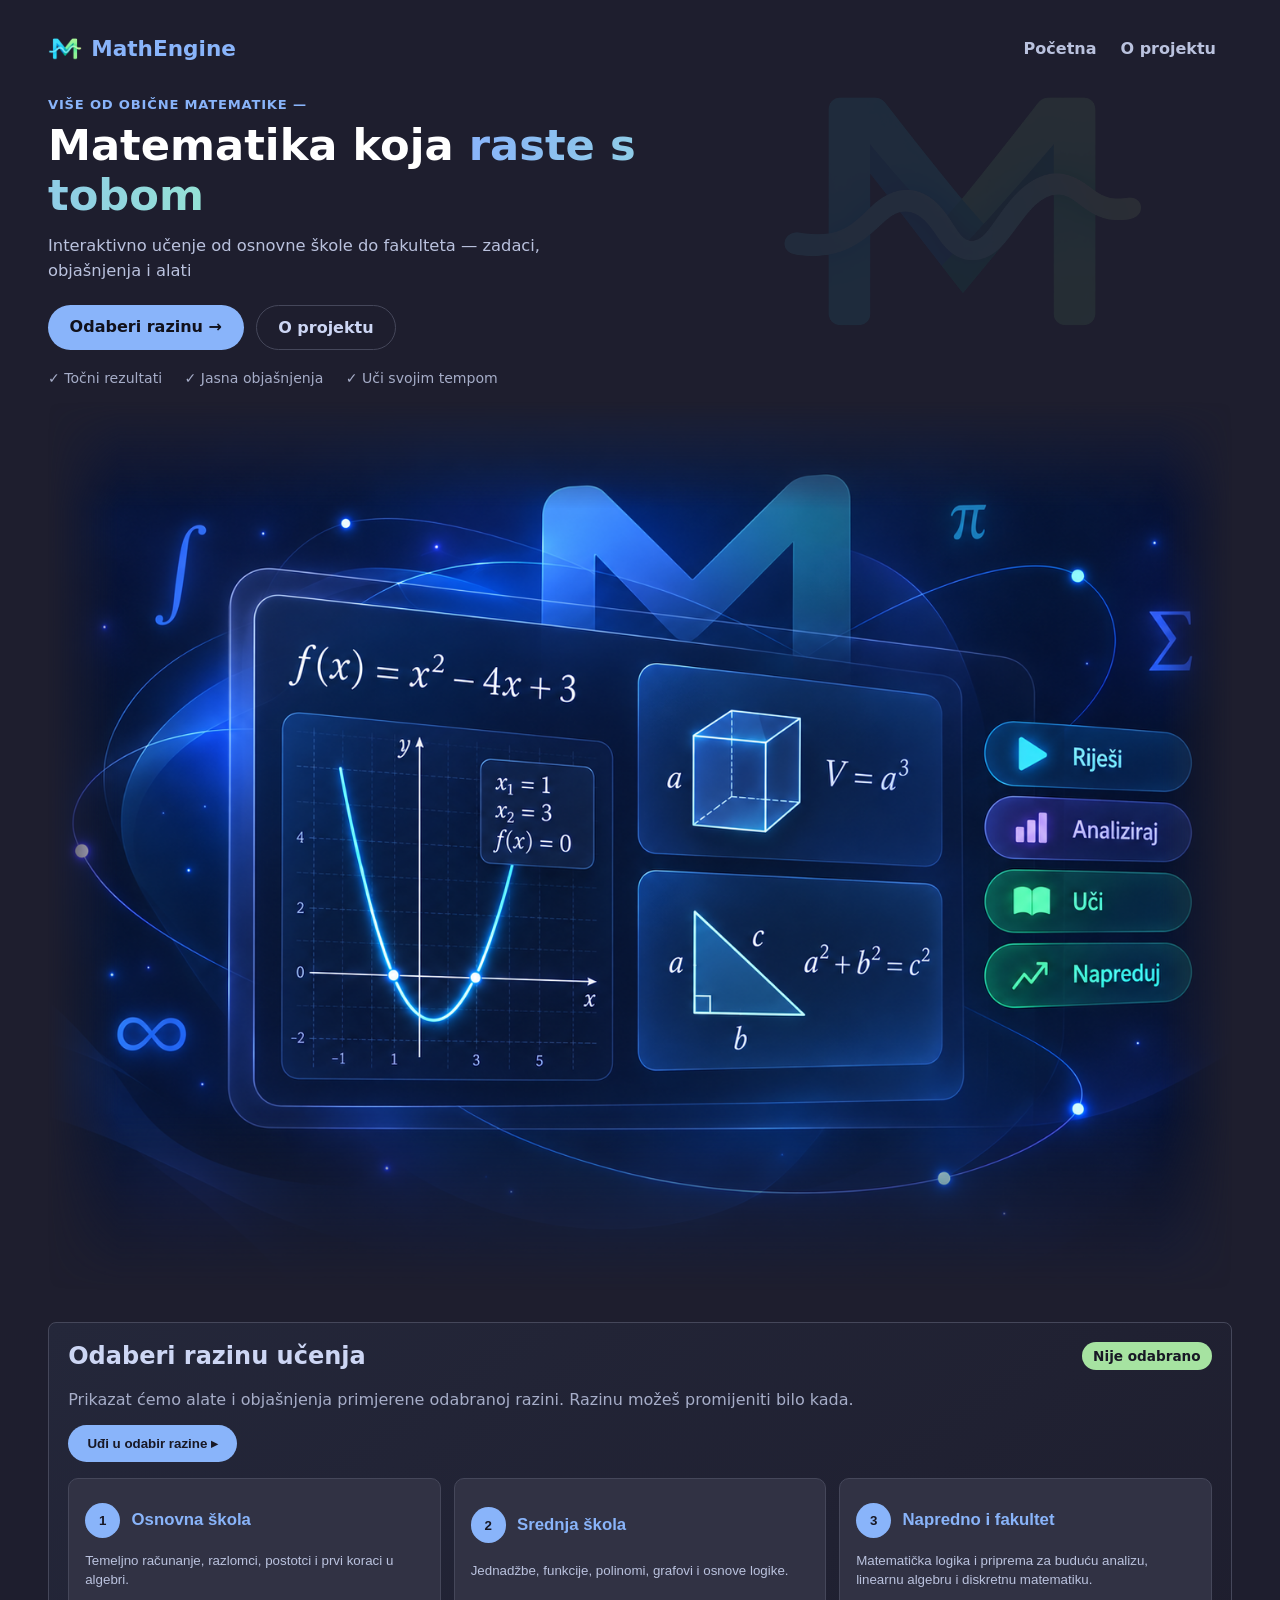
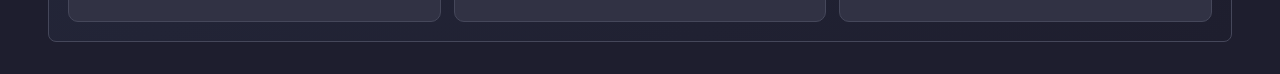
==== commit abad39ad: "docs" ====
--- a/web/index.html
+++ b/web/index.html
@@ -20,7 +20,7 @@
             </div>
             <nav class="app-nav" aria-label="Glavna navigacija">
                 <a href="#top" id="nav-home">Početna</a>
-                <a href="about.html">O nama</a>
+                <a href="about.html">O projektu</a>
             </nav>
             <div class="app-header-actions">
                 <p id="current-learning-level" class="current-learning-level" hidden></p>
@@ -32,10 +32,10 @@
             <div class="hero-copy">
                 <span class="hero-kicker">Više od obične matematike —</span>
                 <h2>Matematika koja <span class="hero-highlight">raste s tobom</span></h2>
-                <p class="hero-subtitle">Interaktivno učenje od osnovne škole do fakulteta — zadaci, objašnjenja i alati pokretani C++ matematičkom jezgrom i WebAssemblyjem.</p>
+                <p class="hero-subtitle">Interaktivno učenje od osnovne škole do fakulteta — zadaci, objašnjenja i alati </p>
                 <div class="hero-cta">
                     <a href="#learning-levels" class="hero-button hero-button-primary">Odaberi razinu →</a>
-                    <a href="about.html" class="hero-button hero-button-secondary">O nama</a>
+                    <a href="about.html" class="hero-button hero-button-secondary">O projektu</a>
                 </div>
                 <ul class="hero-trust">
                     <li>✓ Točni rezultati</li>
--- a/web/style.css
+++ b/web/style.css
@@ -764,6 +764,7 @@
 .app-nav {
     display: flex;
     gap: 1.5rem;
+    margin-left: auto;
 }
 
 .app-nav a {
@@ -805,16 +806,14 @@
 
 .hero {
     display: flex;
-    align-items: center;
-    justify-content: space-between;
-    gap: 2rem;
+    flex-direction: column;
+    gap: 1rem;
     margin: 1.75rem 0 2rem;
-    padding: 1rem 0 2rem;
+    padding: 1rem 0 0;
 }
 
 .hero-copy {
-    flex: 1 1 22rem;
-    min-width: 0;
+    max-width: 42rem;
 }
 
 .hero-kicker {
@@ -900,9 +899,12 @@
 
 .hero-visual {
     display: flex;
-    flex: 1 1 26rem;
     justify-content: center;
-    max-width: 40rem;
+    width: 100%;
+    -webkit-mask-image: linear-gradient(to bottom, transparent 0, #000 12%, #000 80%, transparent 100%), linear-gradient(to right, transparent 0, #000 6%, #000 94%, transparent 100%);
+    -webkit-mask-composite: source-in;
+    mask-image: linear-gradient(to bottom, transparent 0, #000 12%, #000 80%, transparent 100%), linear-gradient(to right, transparent 0, #000 6%, #000 94%, transparent 100%);
+    mask-composite: intersect;
 }
 
 .hero-visual img {
@@ -913,14 +915,38 @@
 }
 
 .about-section {
+    position: relative;
+    max-width: 46rem;
     margin: 2.5rem 0;
 }
 
-.about-card {
-    padding: clamp(1.25rem, 3vw, 2rem);
-    background: linear-gradient(145deg, #202030, #1b1c2a);
-    border: 1px solid #313244;
-    border-radius: 20px;
+.about-decor {
+    position: absolute;
+    top: 1rem;
+    left: calc(100% + 2rem);
+    display: flex;
+    flex-direction: column;
+    gap: 1.5rem;
+    color: var(--fg);
+    font-size: 5rem;
+    font-weight: 700;
+    line-height: 1;
+    white-space: nowrap;
+    opacity: 0.05;
+    pointer-events: none;
+    user-select: none;
+    z-index: 0;
+}
+
+@media (max-width: 1100px) {
+    .about-decor {
+        display: none;
+    }
+}
+
+.about-section > *:not(.about-decor) {
+    position: relative;
+    z-index: 1;
 }
 
 .about-kicker {
@@ -936,33 +962,34 @@
     text-transform: uppercase;
 }
 
-.about-card h2 {
-    margin: 0.2rem 0 0.75rem;
+.about-section h2 {
+    margin: 0.2rem 0 0.9rem;
     color: #fff;
 }
 
-.about-card p {
-    max-width: 46rem;
+.about-section p {
     margin: 0 0 1rem;
     color: #bac2de;
-    line-height: 1.6;
+    line-height: 1.65;
 }
 
 .about-points {
     display: grid;
     gap: 0.5rem;
-    max-width: 46rem;
     padding: 0;
-    margin: 0 0 1.25rem;
+    margin: 0.25rem 0 1.5rem;
     color: #d5dbef;
     list-style: none;
 }
 
 .about-points li {
-    padding: 0.6rem 0.8rem;
-    background: #181825aa;
-    border: 1px solid #45475a;
-    border-radius: 10px;
+    padding: 0;
+    line-height: 1.6;
+}
+
+.about-points li::before {
+    content: "— ";
+    color: var(--accent);
 }
 
 .about-link {
@@ -976,9 +1003,42 @@
     text-decoration: underline;
 }
 
+.about-actions {
+    display: flex;
+    flex-wrap: wrap;
+    align-items: center;
+    gap: 1.5rem;
+    margin-top: 1.25rem;
+}
+
+.about-github-button {
+    display: inline-flex;
+    align-items: center;
+    gap: 0.55rem;
+    padding: 0.6rem 1.1rem;
+    color: var(--fg);
+    background: transparent;
+    border: 1px solid #45475a;
+    border-radius: 999px;
+    font-weight: 700;
+    text-decoration: none;
+    transition: transform 160ms ease, border-color 160ms ease;
+}
+
+.about-github-button:hover {
+    border-color: var(--accent);
+    transform: translateY(-2px);
+}
+
+.about-github-icon {
+    width: 1.1rem;
+    height: 1.1rem;
+    flex: 0 0 auto;
+}
+
 .about-back {
     display: inline-flex;
-    margin-top: 1.25rem;
+    margin-top: 0;
     padding: 0.6rem 1.1rem;
 }
 
@@ -1496,8 +1556,11 @@
     }
 
     .hero {
-        flex-direction: column-reverse;
         text-align: center;
+    }
+
+    .hero-copy {
+        max-width: none;
     }
 
     .hero-cta {
